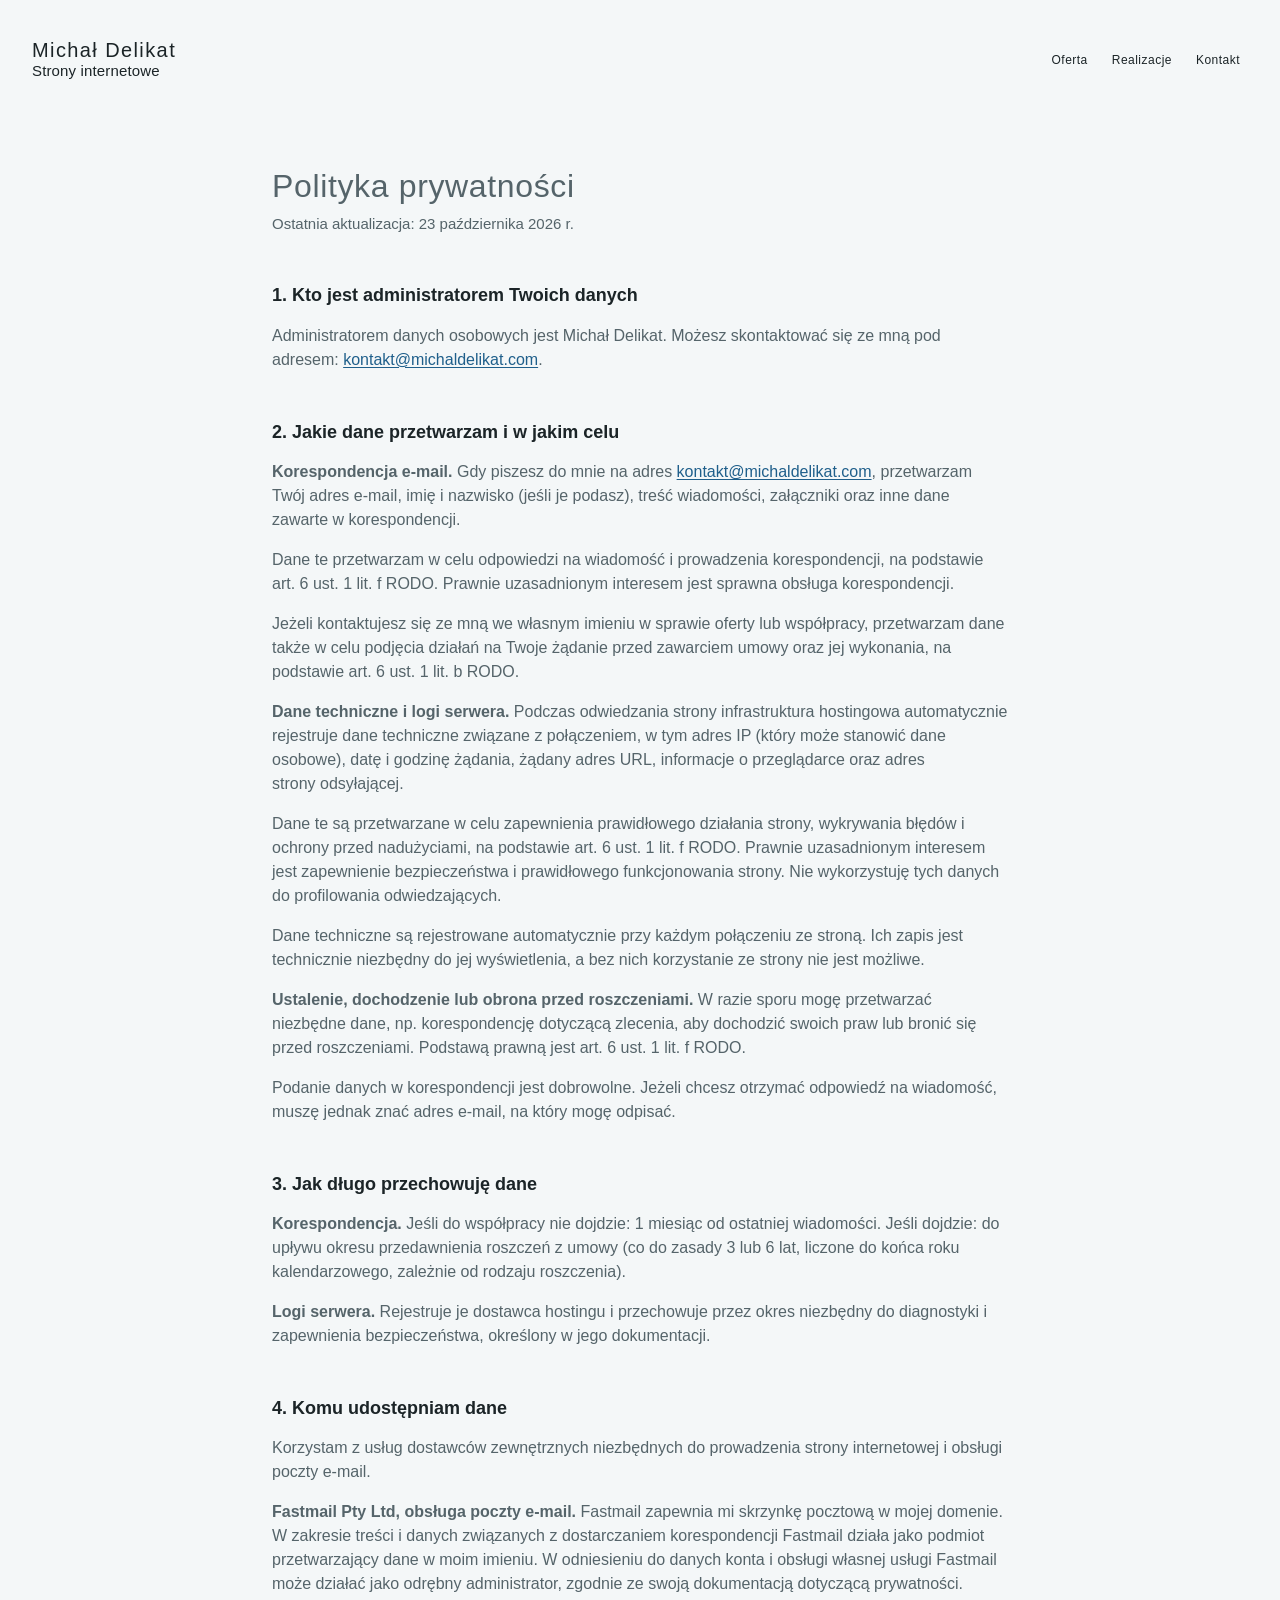
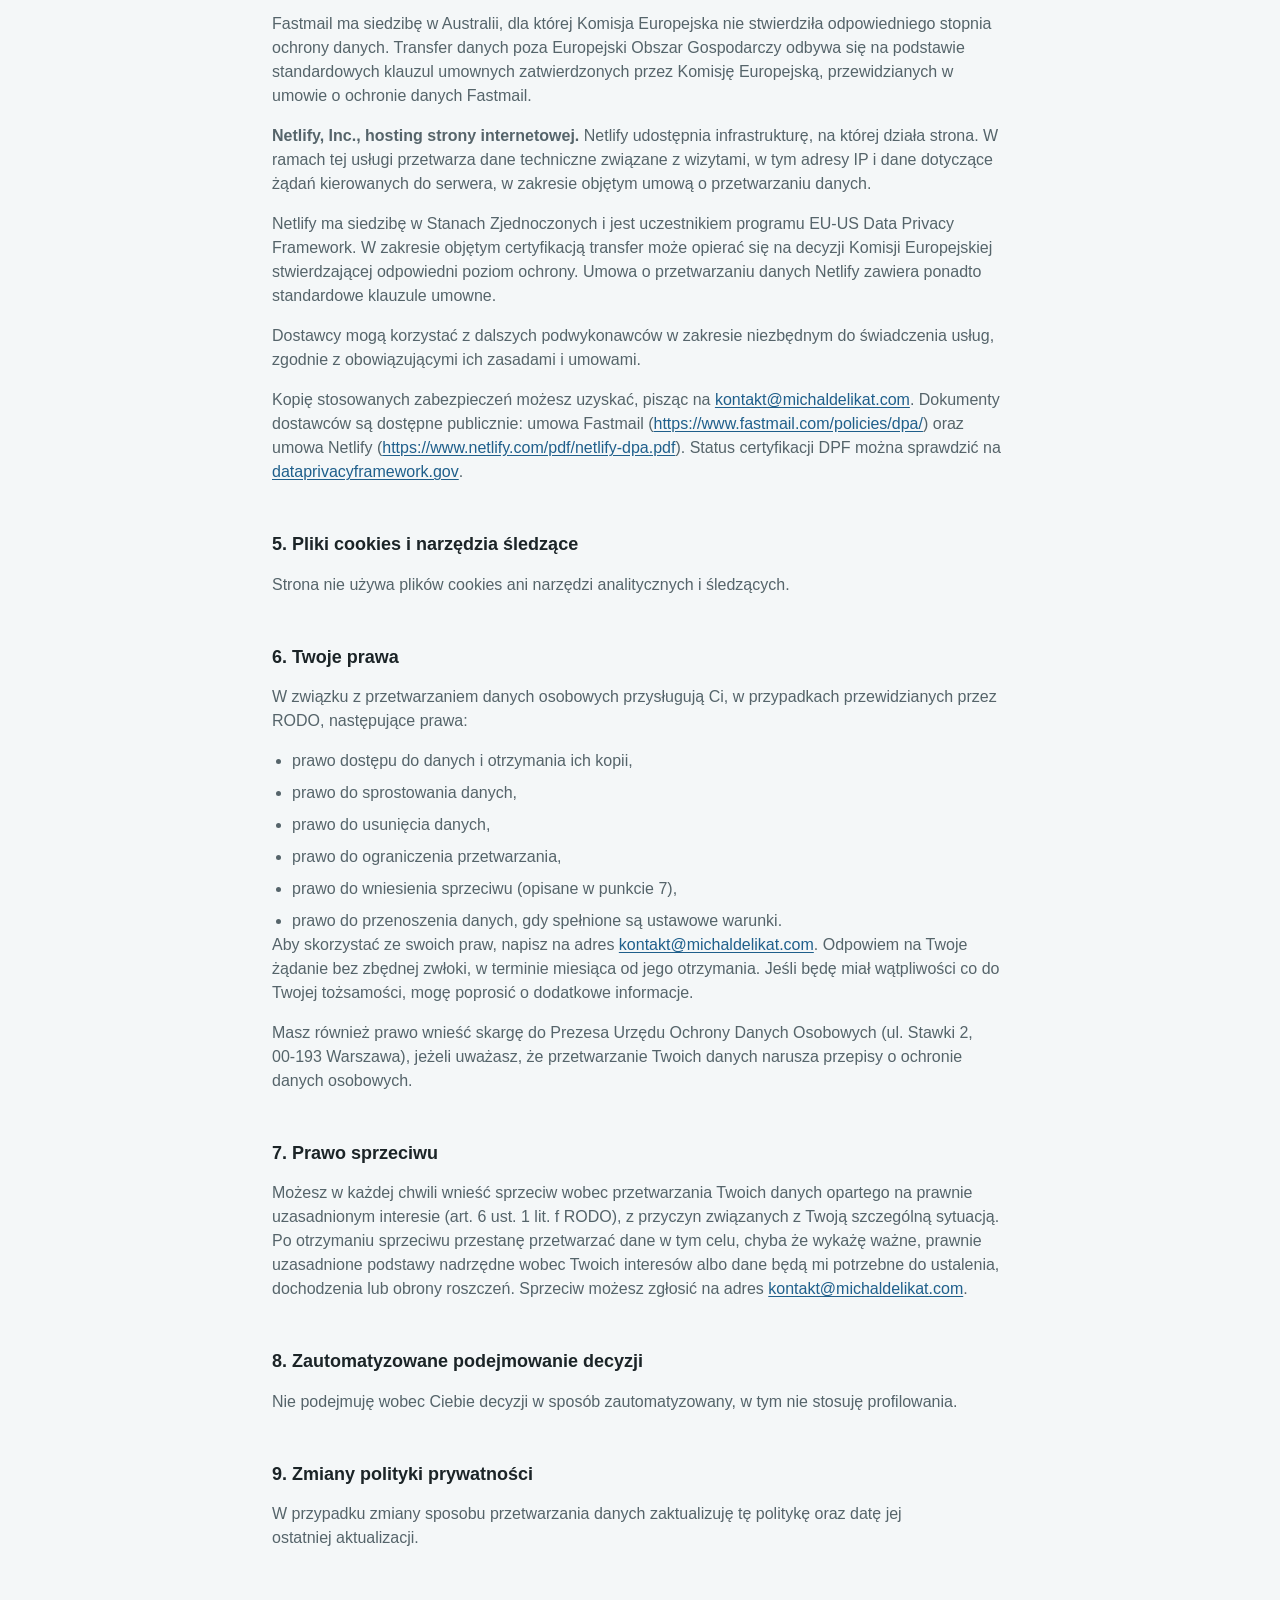
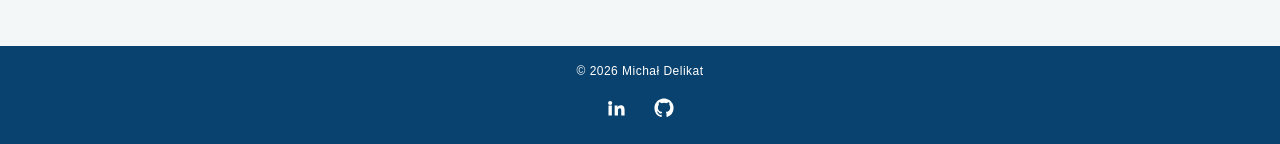
==== polityka-prywatnosci/index.html @ c561330b "privacy policy, section title width, custom html header and footer" ====
<!DOCTYPE html>
<html lang="pl">
    <head>
        <meta charset="UTF-8">
        <meta name="viewport" content="width=device-width, initial-scale=1">
        <meta name="description" content="Polityka prywatności serwisu michaldelikat.com — informacje o przetwarzaniu danych osobowych i plikach cookies.">
        <title>Polityka prywatności | Michał Delikat</title>
        <link rel="canonical" href="https://michaldelikat.com/polityka-prywatnosci/">
        <meta name="theme-color" content="#F4F7F8">

        <link rel="icon" href="../favicon.ico?v=3" sizes="32x32" type="image/x-icon">
        <link rel="icon" href="../favicon.svg?v=3" type="image/svg+xml">
        <link rel="icon" href="../favicon-32.png?v=3" sizes="32x32" type="image/png">
        <link rel="apple-touch-icon" href="../apple-touch-icon.png?v=3">

        <meta property="og:type" content="website">
        <meta property="og:title" content="Polityka prywatności | Michał Delikat">
        <meta property="og:description" content="Informacje o przetwarzaniu danych osobowych i plikach cookies.">
        <meta property="og:locale" content="pl_PL">
        <meta property="og:url" content="https://michaldelikat.com/polityka-prywatnosci/">
        <meta property="og:site_name" content="Michał Delikat">
        <meta name="twitter:card" content="summary">

        <link rel="stylesheet" href="../global.css">
        <link rel="stylesheet" href="../styles.css">

        <script src="../script.js" defer></script>
    </head>
    <body>
        <a class="skip-link" href="#main">Przejdź do treści</a>

        <site-header class="site-header" id="site-header"></site-header>

        <main id="main">
            <section class="section section--lg legal-page" aria-labelledby="privacy-title">
                <div class="container">
                    <div class="legal">
                        <h1 class="legal__title" id="privacy-title">Polityka prywatności</h1>
                        <p class="legal__updated">Ostatnia aktualizacja: 23 października 2026 r.</p>

                        <h2>1. Kto jest administratorem Twoich danych</h2>
                        <p>
                            Administratorem danych osobowych jest Michał Delikat. Możesz skontaktować się
                            ze mną pod adresem:
                            <a class="link-underline" href="mailto:kontakt@michaldelikat.com">kontakt@michaldelikat.com</a>.
                        </p>

                        <h2>2. Jakie dane przetwarzam i w jakim celu</h2>
                        <p>
                            <strong>Korespondencja e-mail.</strong> Gdy piszesz do mnie na adres
                            <a class="link-underline" href="mailto:kontakt@michaldelikat.com">kontakt@michaldelikat.com</a>,
                            przetwarzam Twój adres e-mail, imię i nazwisko (jeśli je podasz), treść
                            wiadomości, załączniki oraz inne dane zawarte w korespondencji.
                        </p>
                        <p>
                            Dane te przetwarzam w celu odpowiedzi na wiadomość i prowadzenia
                            korespondencji, na podstawie art. 6 ust. 1 lit. f RODO. Prawnie uzasadnionym
                            interesem jest sprawna obsługa korespondencji.
                        </p>
                        <p>
                            Jeżeli kontaktujesz się ze mną we własnym imieniu w sprawie oferty lub
                            współpracy, przetwarzam dane także w celu podjęcia działań na Twoje żądanie
                            przed zawarciem umowy oraz jej wykonania, na podstawie art. 6 ust. 1 lit. b
                            RODO.
                        </p>
                        <p>
                            <strong>Dane techniczne i logi serwera.</strong> Podczas odwiedzania strony
                            infrastruktura hostingowa automatycznie rejestruje dane techniczne związane
                            z połączeniem, w tym adres IP (który może stanowić dane osobowe), datę
                            i godzinę żądania, żądany adres URL, informacje o przeglądarce oraz adres
                            strony odsyłającej.
                        </p>
                        <p>
                            Dane te są przetwarzane w celu zapewnienia prawidłowego działania strony,
                            wykrywania błędów i ochrony przed nadużyciami, na podstawie art. 6 ust. 1
                            lit. f RODO. Prawnie uzasadnionym interesem jest zapewnienie bezpieczeństwa
                            i prawidłowego funkcjonowania strony. Nie wykorzystuję tych danych do
                            profilowania odwiedzających.
                        </p>
                        <p>
                            Dane techniczne są rejestrowane automatycznie przy każdym połączeniu ze
                            stroną. Ich zapis jest technicznie niezbędny do jej wyświetlenia, a bez nich
                            korzystanie ze strony nie jest możliwe.
                        </p>
                        <p>
                            <strong>Ustalenie, dochodzenie lub obrona przed roszczeniami.</strong> W razie
                            sporu mogę przetwarzać niezbędne dane, np. korespondencję dotyczącą zlecenia,
                            aby dochodzić swoich praw lub bronić się przed roszczeniami. Podstawą prawną
                            jest art. 6 ust. 1 lit. f RODO.
                        </p>
                        <p>
                            Podanie danych w korespondencji jest dobrowolne. Jeżeli chcesz otrzymać
                            odpowiedź na wiadomość, muszę jednak znać adres e-mail, na który mogę odpisać.
                        </p>

                        <h2>3. Jak długo przechowuję dane</h2>
                        <p>
                            <strong>Korespondencja.</strong> Jeśli do współpracy nie dojdzie: 1 miesiąc
                            od ostatniej wiadomości. Jeśli dojdzie: do upływu okresu przedawnienia
                            roszczeń z umowy (co do zasady 3 lub 6 lat, liczone do końca roku
                            kalendarzowego, zależnie od rodzaju roszczenia).
                        </p>
                        <p>
                            <strong>Logi serwera.</strong> Rejestruje je dostawca hostingu i przechowuje
                            przez okres niezbędny do diagnostyki i zapewnienia bezpieczeństwa, określony
                            w jego dokumentacji.
                        </p>

                        <h2>4. Komu udostępniam dane</h2>
                        <p>
                            Korzystam z usług dostawców zewnętrznych niezbędnych do prowadzenia strony
                            internetowej i obsługi poczty e-mail.
                        </p>
                        <p>
                            <strong>Fastmail Pty Ltd, obsługa poczty e-mail.</strong> Fastmail zapewnia mi
                            skrzynkę pocztową w mojej domenie. W zakresie treści i danych związanych
                            z dostarczaniem korespondencji Fastmail działa jako podmiot przetwarzający
                            dane w moim imieniu. W odniesieniu do danych konta i obsługi własnej usługi
                            Fastmail może działać jako odrębny administrator, zgodnie ze swoją
                            dokumentacją dotyczącą prywatności.
                        </p>
                        <p>
                            Fastmail ma siedzibę w Australii, dla której Komisja Europejska nie
                            stwierdziła odpowiedniego stopnia ochrony danych. Transfer danych poza
                            Europejski Obszar Gospodarczy odbywa się na podstawie standardowych klauzul
                            umownych zatwierdzonych przez Komisję Europejską, przewidzianych w umowie
                            o ochronie danych Fastmail.
                        </p>
                        <p>
                            <strong>Netlify, Inc., hosting strony internetowej.</strong> Netlify udostępnia
                            infrastrukturę, na której działa strona. W ramach tej usługi przetwarza dane
                            techniczne związane z wizytami, w tym adresy IP i dane dotyczące żądań
                            kierowanych do serwera, w zakresie objętym umową o przetwarzaniu danych.
                        </p>
                        <p>
                            Netlify ma siedzibę w Stanach Zjednoczonych i jest uczestnikiem programu
                            EU-US Data Privacy Framework. W zakresie objętym certyfikacją transfer może
                            opierać się na decyzji Komisji Europejskiej stwierdzającej odpowiedni poziom
                            ochrony. Umowa o przetwarzaniu danych Netlify zawiera ponadto standardowe
                            klauzule umowne.
                        </p>
                        <p>
                            Dostawcy mogą korzystać z dalszych podwykonawców w zakresie niezbędnym do
                            świadczenia usług, zgodnie z obowiązującymi ich zasadami i umowami.
                        </p>
                        <p>
                            Kopię stosowanych zabezpieczeń możesz uzyskać, pisząc na
                            <a class="link-underline" href="mailto:kontakt@michaldelikat.com">kontakt@michaldelikat.com</a>.
                            Dokumenty dostawców są dostępne publicznie: umowa Fastmail
                            (<a class="link-underline" href="https://www.fastmail.com/policies/dpa/" target="_blank" rel="noopener noreferrer">https://www.fastmail.com/policies/dpa/</a>)
                            oraz umowa Netlify
                            (<a class="link-underline" href="https://www.netlify.com/pdf/netlify-dpa.pdf" target="_blank" rel="noopener noreferrer">https://www.netlify.com/pdf/netlify-dpa.pdf</a>).
                            Status certyfikacji DPF można sprawdzić na
                            <a class="link-underline" href="https://www.dataprivacyframework.gov/" target="_blank" rel="noopener noreferrer">dataprivacyframework.gov</a>.
                        </p>

                        <h2>5. Pliki cookies i narzędzia śledzące</h2>
                        <p>
                            Strona nie używa plików cookies ani narzędzi analitycznych i śledzących.
                        </p>

                        <h2>6. Twoje prawa</h2>
                        <p>
                            W związku z przetwarzaniem danych osobowych przysługują Ci, w przypadkach
                            przewidzianych przez RODO, następujące prawa:
                        </p>
                        <ul>
                            <li>prawo dostępu do danych i otrzymania ich kopii,</li>
                            <li>prawo do sprostowania danych,</li>
                            <li>prawo do usunięcia danych,</li>
                            <li>prawo do ograniczenia przetwarzania,</li>
                            <li>prawo do wniesienia sprzeciwu (opisane w punkcie 7),</li>
                            <li>prawo do przenoszenia danych, gdy spełnione są ustawowe warunki.</li>
                        </ul>
                        <p>
                            Aby skorzystać ze swoich praw, napisz na adres
                            <a class="link-underline" href="mailto:kontakt@michaldelikat.com">kontakt@michaldelikat.com</a>.
                            Odpowiem na Twoje żądanie bez zbędnej zwłoki, w terminie miesiąca od jego
                            otrzymania. Jeśli będę miał wątpliwości co do Twojej tożsamości, mogę
                            poprosić o dodatkowe informacje.
                        </p>
                        <p>
                            Masz również prawo wnieść skargę do Prezesa Urzędu Ochrony Danych Osobowych
                            (ul. Stawki 2, 00-193 Warszawa), jeżeli uważasz, że przetwarzanie Twoich
                            danych narusza przepisy o ochronie danych osobowych.
                        </p>

                        <h2>7. Prawo sprzeciwu</h2>
                        <p>
                            Możesz w każdej chwili wnieść sprzeciw wobec przetwarzania Twoich danych
                            opartego na prawnie uzasadnionym interesie (art. 6 ust. 1 lit. f RODO),
                            z przyczyn związanych z Twoją szczególną sytuacją. Po otrzymaniu sprzeciwu
                            przestanę przetwarzać dane w tym celu, chyba że wykażę ważne, prawnie
                            uzasadnione podstawy nadrzędne wobec Twoich interesów albo dane będą mi
                            potrzebne do ustalenia, dochodzenia lub obrony roszczeń. Sprzeciw możesz
                            zgłosić na adres
                            <a class="link-underline" href="mailto:kontakt@michaldelikat.com">kontakt@michaldelikat.com</a>.
                        </p>

                        <h2>8. Zautomatyzowane podejmowanie decyzji</h2>
                        <p>
                            Nie podejmuję wobec Ciebie decyzji w sposób zautomatyzowany, w tym nie
                            stosuję profilowania.
                        </p>

                        <h2>9. Zmiany polityki prywatności</h2>
                        <p>
                            W przypadku zmiany sposobu przetwarzania danych zaktualizuję tę politykę oraz
                            datę jej ostatniej aktualizacji.
                        </p>
                    </div>
                </div>
            </section>
        </main>

        <site-footer class="site-footer"></site-footer>
    </body>
</html>
---- global.css ----
/* ==========================================================================
   GLOBAL.CSS — system stylu inspirowany maciekginalski.com
   Mobile-first, bez zależności od frameworka.
   Breakpointy: 768px (jedyny breakpoint strony źródłowej).
   ========================================================================== */

/* --------------------------------------------------------------------------
   Fonty
   Montserrat jest jedynym krojem systemu — również w roli display.
   -------------------------------------------------------------------------- */

@font-face {
    font-family: 'Montserrat';
    src: url('fonts/montserrat-v31-latin-500.woff2') format('woff2');
    font-style: normal;
    font-weight: 500;
    font-display: swap;
    unicode-range: U+0000-00FF, U+0131, U+0152-0153, U+02BB-02BC, U+02C6,
        U+02DA, U+02DC, U+0304, U+0308, U+0329, U+2000-206F, U+20AC, U+2122,
        U+2191, U+2193, U+2212, U+2215, U+FEFF, U+FFFD;
}

@font-face {
    font-family: 'Montserrat';
    src: url('fonts/montserrat-v31-latin-700.woff2') format('woff2');
    font-style: normal;
    font-weight: 700;
    font-display: swap;
    unicode-range: U+0000-00FF, U+0131, U+0152-0153, U+02BB-02BC, U+02C6,
        U+02DA, U+02DC, U+0304, U+0308, U+0329, U+2000-206F, U+20AC, U+2122,
        U+2191, U+2193, U+2212, U+2215, U+FEFF, U+FFFD;
}

/* Latin Extended: polskie znaki diakrytyczne (ą, ć, ę, ł, ń, ś, ź, ż itd.).
   Ten sam plik zmienny jest deklarowany osobno dla 500 i 700, żeby przeglądarka
   nie przesłaniała nim podstawowego zakresu latin. */
@font-face {
    font-family: 'Montserrat';
    src: url('fonts/montserrat-latin-ext.woff2') format('woff2');
    font-style: normal;
    font-weight: 500;
    font-display: swap;
    unicode-range: U+0100-02BA, U+02BD-02C5, U+02C7-02CC, U+02CE-02D7,
        U+02DD-02FF, U+0304, U+0308, U+0329, U+1D00-1DBF, U+1E00-1E9F,
        U+1EF2-1EFF, U+2020, U+20A0-20AB, U+20AD-20C4, U+2113, U+2C60-2C7F,
        U+A720-A7FF;
}

@font-face {
    font-family: 'Montserrat';
    src: url('fonts/montserrat-latin-ext.woff2') format('woff2');
    font-style: normal;
    font-weight: 700;
    font-display: swap;
    unicode-range: U+0100-02BA, U+02BD-02C5, U+02C7-02CC, U+02CE-02D7,
        U+02DD-02FF, U+0304, U+0308, U+0329, U+1D00-1DBF, U+1E00-1E9F,
        U+1EF2-1EFF, U+2020, U+20A0-20AB, U+20AD-20C4, U+2113, U+2C60-2C7F,
        U+A720-A7FF;
}

/* --------------------------------------------------------------------------
   1. Tokeny — jedno źródło prawdy
   -------------------------------------------------------------------------- */

:root {
    /* Kolory */
    --color-bg: #F4F7F8;
    --color-surface: #FFFFFF;
    --color-surface-soft: #E9EFF1;
    --color-text: #1B2427;
    --color-text-muted: #55646A;
    --color-accent: #09426E;
    --color-accent-hover: #073A61;
    --color-accent-soft: #E3ECF4;
    --color-on-accent: #FFFFFF;
    --color-link: #1F5F8B;
    --color-dark: var(--color-accent);
    --color-border: #D9E1E3;
    --color-border-strong: #B4C2C6;
    --color-highlight: #C79A3B;
    --color-focus: var(--color-link);

    /* Typografia */
    --font-body: "Montserrat", "Helvetica Neue", Arial, sans-serif; /* podstawowy sans-serif */
    --font-display: var(--font-body); /* display = ten sam sans-serif */
    --font-sans: var(--font-body); /* alias dla etykiet i nawigacji */

    --text-xs: 0.75rem;               /* 12px — nawigacja, privacy policy */
    --text-sm: 0.9375rem;             /* 15px — podtytuł logo */
    --text-base: 1rem;                /* 16px — tekst bazowy, tytuły projektów */
    --text-md: 1.125rem;              /* 18px — h3 (standaryzacja z 18.72px) */
    --text-lg: 1.25rem;               /* 20px — bio */
    --text-xl: 1.5rem;                /* 24px — h2 */
    --text-2xl: 2rem;                 /* 32px — h1 */
    --text-3xl: 2.5rem;               /* 40px — rezerwa dla większych nagłówków */

    --weight-medium: 500;
    --weight-bold: 700;

    --leading-tight: 1.15;
    --leading-snug: 1.35;
    --leading-normal: 1.5;

    --tracking-tight: 0.02em;
    --tracking-normal: 0.03em;
    --tracking-wide: 0.04em;
    --tracking-wider: 0.07em;
    --tracking-widest: 0.2em;

    /* Odstępy — skala 4/8px */
    --space-1: 0.25rem;               /* 4px */
    --space-2: 0.5rem;                /* 8px */
    --space-3: 0.75rem;               /* 12px */
    --space-4: 1rem;                  /* 16px */
    --space-6: 1.5rem;                /* 24px */
    --space-8: 2rem;                  /* 32px */
    --space-12: 3rem;                 /* 48px */
    --space-16: 4rem;                 /* 64px */
    --space-20: 5rem;                 /* 80px */
    --space-24: 6rem;                 /* 96px */

    /* Promienie */
    --radius-none: 0;
    --radius-card: 1rem;
    --radius-full: 9999px;

    /* Cienie — tylko subtelny cień kafli oferty */
    --shadow-none: none;
    --shadow-card: 0 8px 20px -8px color-mix(in srgb, var(--color-text) 10%, transparent);
    --shadow-card-hover: 0 12px 24px -8px color-mix(in srgb, var(--color-text) 18%, transparent);

    /* Obramowania */
    --border-width-thin: 1px;
    --border-width-thick: 2px;
    --border-thin: var(--border-width-thin) solid var(--color-border);

    /* Ruch */
    --duration-swift: 250ms;
    --duration-fast: 200ms;
    --duration-base: 400ms;
    --duration-slow: 800ms;
    --duration-slower: 1000ms;
    --ease-default: ease;
    --ease-out: ease-out;

    --transition-colors:
        color var(--duration-base) var(--ease-default),
        background-color var(--duration-base) var(--ease-default),
        border-color var(--duration-base) var(--ease-default);
    --transition-opacity: opacity var(--duration-base) var(--ease-default);
    --transition-transform: transform var(--duration-swift) var(--ease-default);

    /* Układ */
    --container-max: 1300px;
    --container-padding: 2rem;
    --header-height: 120px;
    --mobile-menu-height: 200px;
    --section-space: 2rem;
    --grid-row-gap: 4rem;
    --grid-column-gap: 6rem;
    --measure: 700px;
    --about-image-width: 300px;

    /* Breakpoint (tylko dokumentacja — media queries wymagają wartości literalnej):
       --bp-md: 768px
    */
}

/* --------------------------------------------------------------------------
   2. Reset
   -------------------------------------------------------------------------- */

*,
*::before,
*::after {
    box-sizing: border-box;
}

* {
    margin: 0;
    padding: 0;
}

html {
    -webkit-text-size-adjust: 100%;
    scroll-behavior: smooth;
    scroll-padding-top: var(--header-height);
}

body {
    display: flex;
    flex-direction: column;
    min-height: 100vh;
    min-height: 100svh;
    background-color: var(--color-bg);
    color: var(--color-text);
    font-family: var(--font-body);
    font-size: var(--text-base);
    font-weight: var(--weight-medium);
    line-height: var(--leading-normal);
    text-rendering: optimizeLegibility;
    -webkit-font-smoothing: antialiased;
}

main {
    flex: 1;
}

img,
picture,
svg,
video,
canvas {
    display: block;
    max-width: 100%;
}

img,
video {
    height: auto;
}

ul,
ol {
    list-style: none;
}

button,
input,
textarea,
select {
    font: inherit;
    color: inherit;
}

button {
    background: none;
    border: 0;
    cursor: pointer;
}

table {
    border-collapse: collapse;
    border-spacing: 0;
}

/* --------------------------------------------------------------------------
   3. Typografia bazowa
   -------------------------------------------------------------------------- */

h1,
h2,
h3,
h4,
h5,
h6 {
    font-family: var(--font-body);
    font-weight: var(--weight-bold);
    line-height: var(--leading-tight);
    text-wrap: balance;
}

h1 {
    font-family: var(--font-display);
    font-size: var(--text-2xl);
    font-weight: var(--weight-medium);
    letter-spacing: var(--tracking-tight);
    line-height: var(--leading-tight);
}

h2 {
    font-size: var(--text-xl);
    line-height: 1.2;
}

h3 {
    font-size: var(--text-md);
    line-height: 1.25;
    margin-block: var(--space-4) var(--space-2);
}

h4 {
    font-size: var(--text-lg);
}

h5,
h6 {
    font-size: var(--text-base);
}

p {
    line-height: var(--leading-normal);
    text-wrap: pretty;
}

strong,
b {
    font-weight: var(--weight-bold);
}

small {
    font-size: var(--text-xs);
}

/* --------------------------------------------------------------------------
   4. Linki i stany interakcji
   -------------------------------------------------------------------------- */

a {
    color: inherit;
    text-decoration: none;
    transition: color var(--duration-base) var(--ease-default);
}

a:hover {
    color: var(--color-accent);
}

/* Link tekstowy w treści — zawsze widoczne podkreślenie */
.link-underline {
    display: inline-block;
    color: var(--color-link);
    text-decoration: underline;
    text-underline-offset: 0.15em;
}

.link-underline:hover {
    color: var(--color-accent);
}

:focus-visible {
    outline: 2px solid var(--color-link);
    outline-offset: 2px;
}

/* Strona źródłowa nie definiuje własnego ::selection — poniżej spójna decyzja systemowa */
::selection {
    background-color: var(--color-accent-soft);
    color: var(--color-text);
}

/* --------------------------------------------------------------------------
   5. Układ — kontenery, sekcje, siatki
   -------------------------------------------------------------------------- */

.container {
    width: 100%;
    max-width: var(--container-max);
    margin-inline: auto;
    padding-inline: var(--container-padding);
}

.section {
    padding-block: var(--section-space);
}

.section-title {
    margin-bottom: var(--space-12);
    font-family: var(--font-body);
    font-size: var(--text-xl);
    font-weight: 400;
    text-align: center;
}

.stack > * + * {
    margin-block-start: var(--stack-gap, var(--space-4));
}

.grid {
    display: grid;
    grid-template-columns: 1fr;
    gap: var(--grid-gap, var(--space-8));
}

/* --------------------------------------------------------------------------
   6. Przyciski
   Uwaga: strona źródłowa nie ma klasycznych przycisków — warianty są
   standaryzacją opartą na typografii nawigacji.
   -------------------------------------------------------------------------- */

.btn {
    display: inline-flex;
    align-items: center;
    justify-content: center;
    gap: var(--space-2);
    min-height: 44px;
    padding: var(--space-3) var(--space-6);
    border: var(--border-width-thin) solid transparent;
    border-radius: var(--radius-full);
    font-family: var(--font-body);
    font-size: var(--text-sm);
    font-weight: var(--weight-medium);
    line-height: 1.2;
    letter-spacing: 0.01em;
    text-transform: none;
    transition:
        color var(--duration-fast) var(--ease-default),
        background-color var(--duration-fast) var(--ease-default),
        border-color var(--duration-fast) var(--ease-default);
}

.btn--primary {
    background-color: var(--color-accent);
    border-color: var(--color-accent);
    color: var(--color-on-accent);
}

.btn--primary:hover {
    background-color: var(--color-accent-hover);
    border-color: var(--color-accent-hover);
    color: var(--color-on-accent);
}

.btn--secondary {
    background-color: var(--color-surface);
    border-color: var(--color-border);
    color: var(--color-text);
}

.btn--secondary:hover {
    background-color: var(--color-accent);
    border-color: var(--color-accent);
    color: var(--color-on-accent);
}

.btn--ghost {
    padding-inline: var(--space-2);
    background-color: transparent;
    color: var(--color-link);
}

.btn--ghost:hover {
    color: var(--color-accent);
}

/* --------------------------------------------------------------------------
   8. Nagłówek i nawigacja
   -------------------------------------------------------------------------- */

.site-header {
    position: fixed;
    inset-block-start: 0;
    inset-inline-start: 0;
    z-index: 999;
    width: 100%;
    height: var(--header-height);
    background-color: var(--color-bg);
    color: var(--color-text);
    transition:
        background-color var(--duration-base) var(--ease-default),
        color var(--duration-base) var(--ease-default);
}

.site-header__inner {
    display: flex;
    align-items: center;
    justify-content: space-between;
    width: 100%;
    max-width: var(--container-max);
    height: 100%;
    margin-inline: auto;
    padding-inline: var(--space-4);
}

.site-logo {
    padding: var(--space-4);
    color: inherit;
}

.site-logo:hover {
    color: inherit;
}

.site-logo__top {
    display: block;
    font-family: var(--font-body);
    font-size: 1.25rem;
    letter-spacing: var(--tracking-wider);
}

.site-logo__bottom {
    display: block;
    font-family: var(--font-body);
    font-size: var(--text-sm);
    letter-spacing: 0.01em;
}

.site-nav {
    display: none;
}

.nav-list {
    display: flex;
    align-items: center;
    gap: var(--space-2);
}

.nav-link {
    display: inline-block;
    padding: var(--space-2);
    font-family: var(--font-sans);
    font-size: var(--text-xs);
    letter-spacing: var(--tracking-wide);
    transition: color var(--duration-base) var(--ease-default);
}

.nav-link:hover {
    color: var(--color-link);
}

/* Hamburger — widoczny tylko mobilnie */
.hamburger {
    display: flex;
    flex-direction: column;
    justify-content: space-between;
    width: 2rem;
    height: 1.5rem;
    color: inherit;
}

.hamburger span {
    display: block;
    width: 100%;
    height: 2px;
    background-color: currentColor;
    transition: background-color var(--duration-base) var(--ease-default);
}

.nav-mobile {
    position: absolute;
    inset-block-start: var(--header-height);
    inset-inline-start: 0;
    width: 100%;
    height: 0;
    overflow: hidden;
    background-color: transparent;
    transition:
        height var(--duration-fast) var(--ease-default),
        background-color var(--duration-base) var(--ease-default);
}

.site-header.is-open .nav-mobile {
    height: var(--mobile-menu-height);
    background-color: var(--color-surface);
}

.nav-mobile .nav-list {
    flex-direction: column;
}

.nav-mobile li {
    margin: var(--space-3);
    text-align: center;
}

.nav-mobile .nav-link {
    display: block;
    height: 2.5rem;
    padding: var(--space-2);
    align-content: center;
}

@media (min-width: 768px) {
    .hamburger,
    .nav-mobile {
        display: none;
    }

    .site-nav {
        display: flex;
        flex-wrap: wrap;
        align-content: center;
        color: inherit;
        transition: color var(--duration-base) var(--ease-default);
    }

    .nav-list {
        margin-inline-end: var(--space-4);
    }
}

/* --------------------------------------------------------------------------
   10. Stopka
   -------------------------------------------------------------------------- */

.site-footer {
    width: 100%;
    padding-block: var(--space-4);
    background-color: var(--color-dark);
    color: var(--color-on-accent);
    font-family: var(--font-body);
    text-align: center;
}

/* --------------------------------------------------------------------------
   11. Ruch ograniczony preferencją użytkownika
   -------------------------------------------------------------------------- */

@media (prefers-reduced-motion: reduce) {
    html {
        scroll-behavior: auto;
    }

    *,
    *::before,
    *::after {
        animation-duration: 0.01ms !important;
        animation-iteration-count: 1 !important;
        transition-duration: 0.01ms !important;
        scroll-behavior: auto !important;
    }
}

/* Tryb ciemny: strona źródłowa go nie ma, dlatego nie definiujemy
   prefers-color-scheme. */
---- styles.css ----
/* ==========================================================================
   STYLES.CSS — strona Michał Delikat
   Bazuje na tokenach i komponentach z global.css / DESIGN.md.
   ========================================================================== */

:root {
    /* Menu mobilne ma cztery pozycje — zwiększamy wysokość względem 200px */
    --mobile-menu-height: 320px;
}

/* --------------------------------------------------------------------------
   Dostępność
   -------------------------------------------------------------------------- */

.skip-link {
    position: fixed;
    inset-block-start: var(--space-2);
    inset-inline-start: var(--space-2);
    z-index: 1100;
    padding: var(--space-3) var(--space-4);
    background-color: var(--color-accent);
    color: var(--color-on-accent);
    font-family: var(--font-sans);
    font-size: var(--text-xs);
    letter-spacing: var(--tracking-widest);
    text-transform: uppercase;
    transform: translateY(-200%);
    transition: transform var(--duration-fast) var(--ease-default);
}

.skip-link:focus {
    color: var(--color-on-accent);
    transform: translateY(0);
}

/* --------------------------------------------------------------------------
   Nagłówek
   -------------------------------------------------------------------------- */

site-header,
site-footer {
    display: block;
}

.site-header {
    border-bottom: var(--border-width-thin) solid transparent;
}

.site-header.is-scrolled {
    border-bottom-color: var(--color-border);
}

.site-logo {
    line-height: 1.15;
}

.hamburger span {
    transform-origin: center;
    transition:
        transform var(--duration-base) var(--ease-default),
        opacity var(--duration-fast) var(--ease-default),
        background-color var(--duration-base) var(--ease-default);
}

.site-header.is-open .hamburger span:nth-child(1) {
    transform: translateY(11px) rotate(45deg);
}

.site-header.is-open .hamburger span:nth-child(2) {
    opacity: 0;
}

.site-header.is-open .hamburger span:nth-child(3) {
    transform: translateY(-11px) rotate(-45deg);
}

.nav-mobile {
    visibility: hidden;
    transition:
        height var(--duration-fast) var(--ease-default),
        background-color var(--duration-base) var(--ease-default),
        visibility 0s linear var(--duration-base);
}

.site-header.is-open .nav-mobile {
    visibility: visible;
    transition:
        height var(--duration-fast) var(--ease-default),
        background-color var(--duration-base) var(--ease-default),
        visibility 0s;
}

.nav-mobile .nav-link {
    font-size: var(--text-xs);
}

.site-logo {
    padding-inline: 0;
}

.site-logo__top {
    font-size: var(--text-md);
}

.site-logo__bottom {
    font-size: var(--text-sm);
}

/* --------------------------------------------------------------------------
   Hero
   -------------------------------------------------------------------------- */

.page-hero {
    display: flex;
    align-items: center;
    padding-block:
        calc(var(--header-height) + var(--space-12))
        var(--space-16);
}

.page-hero__inner {
    display: block;
}

.page-hero__copy {
    display: flex;
    flex-direction: column;
    align-items: flex-start;
    gap: var(--space-6);
    max-width: 44rem;
}

.eyebrow {
    display: flex;
    align-items: center;
    gap: var(--space-3);
    font-family: var(--font-sans);
    font-size: var(--text-xs);
    letter-spacing: var(--tracking-widest);
    line-height: 1.4;
    text-transform: uppercase;
    color: var(--color-text-muted);
}

.hero-title {
    font-size: clamp(var(--text-2xl), 8vw, var(--text-3xl));
    line-height: 1.05;
    letter-spacing: var(--tracking-tight);
    text-wrap: balance;
}

.hero-title span {
    display: block;
}

.hero-actions {
    display: flex;
    flex-wrap: wrap;
    align-items: center;
    gap: var(--space-4) var(--space-8);
    margin-top: var(--space-2);
}

.text-link {
    display: inline-flex;
    align-items: center;
    gap: var(--space-2);
    padding-block: var(--space-3);
    font-family: var(--font-body);
    font-size: var(--text-sm);
    font-weight: var(--weight-medium);
    line-height: 1.2;
    letter-spacing: 0.01em;
    color: var(--color-link);
    text-decoration: underline;
    text-underline-offset: 0.15em;
    transition: color var(--duration-fast) var(--ease-default);
}

.text-link:hover {
    color: var(--color-accent);
}


/* --------------------------------------------------------------------------
   Sekcje i nagłówki sekcji
   -------------------------------------------------------------------------- */

.section--lg {
    padding-block: var(--space-24);
}

.section--bordered {
    border-top: var(--border-width-thin) solid var(--color-border);
}

.section-head {
    max-width: 46rem;
    margin-inline: auto;
    margin-bottom: var(--space-16);
    text-align: center;
}

.section-head .eyebrow {
    justify-content: center;
    margin-bottom: var(--space-4);
}

.section-head .section-title {
    margin-bottom: var(--space-4);
}

.section-intro {
    max-width: 38rem;
    margin-inline: auto;
    font-size: var(--text-lg);
    line-height: var(--leading-normal);
    letter-spacing: var(--tracking-normal);
    text-wrap: pretty;
}

.legal-page {
    padding-block-start: calc(var(--header-height) + var(--space-12));
}

.legal {
    max-width: 46rem;
    margin-inline: auto;
    color: var(--color-text-muted);
}

.legal__title {
    margin-block-end: var(--space-2);
    font-size: var(--text-2xl);
    letter-spacing: var(--tracking-tight);
}

.legal h2 {
    margin-block: var(--space-12) var(--space-4);
    color: var(--color-text);
    font-size: var(--text-md);
    line-height: var(--leading-snug);
}

.legal h2:first-child {
    margin-block-start: 0;
}

.legal p,
.legal li {
    line-height: var(--leading-normal);
    text-wrap: pretty;
}

.legal p + p {
    margin-block-start: var(--space-4);
}

.legal ul {
    display: grid;
    gap: var(--space-2);
    margin-block-start: var(--space-4);
    padding-inline-start: 1.25em;
    list-style: disc;
}

.legal a {
    color: var(--color-link);
    text-decoration: underline;
    text-underline-offset: 0.15em;
}

.legal a:hover {
    color: var(--color-accent);
}

.legal__updated {
    margin-block-start: var(--space-2);
    font-size: var(--text-sm);
}

/* --------------------------------------------------------------------------
   Oferta — sama lista nazw usług
   -------------------------------------------------------------------------- */

.service-list {
    display: grid;
    grid-template-columns: 1fr;
    gap: var(--space-6);
    width: 100%;
}

.service-list--names li {
    display: flex;
    align-items: stretch;
    justify-content: flex-start;
    min-height: 8rem;
    padding: var(--space-6);
    background-color: var(--color-surface);
    border: var(--border-width-thin) solid var(--color-border);
    border-radius: var(--radius-card);
    box-shadow: var(--shadow-card);
    text-align: left;
    transition:
        transform var(--duration-swift) var(--ease-default),
        box-shadow var(--duration-swift) var(--ease-default),
        background-color var(--duration-swift) var(--ease-default),
        border-color var(--duration-swift) var(--ease-default);
}

.service-list--names li:hover {
    transform: translateY(-4px);
    background-color: var(--color-surface-soft);
    border-color: var(--color-link);
    box-shadow: var(--shadow-card-hover);
}

.service-copy {
    display: flex;
    flex-direction: column;
    gap: var(--space-2);
    width: 100%;
}

.service-icon {
    display: block;
    width: 1.25rem;
    height: 1.25rem;
    margin-top: auto;
    color: var(--color-text);
}

.service-icon svg {
    width: 100%;
    height: 100%;
}

.service-desc {
    color: var(--color-text-muted);
    font-size: var(--text-sm);
    line-height: 1.5;
}

.service-name {
    margin: 0;
    font-size: var(--text-md);
    font-weight: var(--weight-medium);
    line-height: 1.3;
}

@media (min-width: 768px) {
    .service-list {
        grid-template-columns: repeat(2, minmax(0, 1fr));
        gap: var(--space-8);
    }

    .service-list--names li {
        min-height: 14rem;
        padding: var(--space-8);
    }

    .service-icon {
        width: 1.5rem;
        height: 1.5rem;
    }


    .service-name {
        font-size: var(--text-lg);
    }
}

/* --------------------------------------------------------------------------
   Realizacje
   -------------------------------------------------------------------------- */

.work-card {
    display: grid;
    gap: var(--space-8);
    color: inherit;
}

.work-card__visual {
    position: relative;
    overflow: hidden;
    aspect-ratio: 4 / 5;
    background-color: var(--color-surface);
    border: var(--border-width-thin) solid var(--color-border);
}

.work-card__visual img {
    width: 100%;
    height: 100%;
    object-fit: cover;
    object-position: top center;
}

.work-card__figure {
    display: grid;
    gap: var(--space-3);
}

.work-card__credit {
    font-size: var(--text-xs);
    color: var(--color-text-muted);
    text-align: center;
}



.work-card__info {
    display: flex;
    flex-direction: column;
    align-items: flex-start;
    gap: var(--space-4);
}


.work-card__title {
    font-family: var(--font-display);
    font-size: clamp(var(--text-xl), 3.2vw, var(--text-3xl));
    font-weight: var(--weight-medium);
    line-height: 1.05;
    letter-spacing: var(--tracking-tight);
}

.work-card__desc {
    max-width: 34rem;
    font-size: var(--text-base);
    line-height: var(--leading-normal);
}

.work-card__meta {
    display: grid;
    grid-template-columns: 1fr 1fr;
    gap: var(--space-6);
    width: 100%;
    margin-top: var(--space-2);
    padding-top: var(--space-4);
    border-top: var(--border-width-thin) solid var(--color-border);
}

.work-card__meta dt {
    margin-bottom: var(--space-1);
    font-family: var(--font-sans);
    font-size: var(--text-xs);
    letter-spacing: var(--tracking-widest);
    text-transform: uppercase;
    color: var(--color-text-muted);
}

.work-card__meta dd {
    font-size: var(--text-base);
    line-height: 1.4;
}

.work-card .btn {
    margin-top: var(--space-2);
}

/* --------------------------------------------------------------------------
   Kontakt
   -------------------------------------------------------------------------- */

.contact {
    padding-block: var(--space-24);
    border-top: var(--border-width-thin) solid var(--color-border);
    text-align: center;
}

.contact .eyebrow {
    justify-content: center;
    margin-bottom: var(--space-6);
}

.contact__email {
    margin-bottom: var(--space-2);
    font-size: clamp(var(--text-lg), 3vw, var(--text-xl));
    font-weight: var(--weight-medium);
    letter-spacing: var(--tracking-tight);
    -webkit-user-select: text;
    user-select: text;
}

.contact__privacy {
    display: inline-block;
    margin-bottom: var(--space-6);
    font-size: var(--text-sm);
    color: var(--color-link);
    text-decoration: underline;
    text-underline-offset: 0.15em;
}

.contact__privacy:hover {
    color: var(--color-accent);
}

.contact__note {
    margin-top: var(--space-6);
    font-family: var(--font-sans);
    font-size: var(--text-xs);
    letter-spacing: var(--tracking-widest);
    text-transform: uppercase;
    color: var(--color-text-muted);
}

/* --------------------------------------------------------------------------
   Stopka
   -------------------------------------------------------------------------- */

.footer__inner {
    display: flex;
    flex-direction: column;
    align-items: center;
    gap: var(--space-2);
    text-align: center;
}

.footer__copy {
    font-family: var(--font-body);
    font-size: var(--text-xs);
    letter-spacing: var(--tracking-wide);
    line-height: var(--leading-normal);
}

.footer__links {
    display: flex;
    justify-content: center;
    gap: var(--space-2);
}

.footer__link {
    display: inline-flex;
    align-items: center;
    justify-content: center;
    width: 2.5rem;
    height: 2.5rem;
    color: var(--color-on-accent);
    transition: color var(--duration-fast) var(--ease-default);
}

.footer__link svg {
    width: 1.25rem;
    height: 1.25rem;
}

.footer__link:hover {
    color: var(--color-accent-soft);
}


/* --------------------------------------------------------------------------
   Desktop — jedyny breakpoint systemu
   -------------------------------------------------------------------------- */

@media (min-width: 768px) {
    .site-logo {
        padding: var(--space-4);
    }

    .site-logo__top {
        font-size: var(--text-lg);
    }

    .page-hero {
        padding-block:
            calc(var(--header-height) + var(--space-16))
            var(--space-20);
    }



    .work-card {
        grid-template-columns: minmax(0, 1fr) minmax(0, 1fr);
        gap: var(--space-16);
        align-items: center;
    }
}
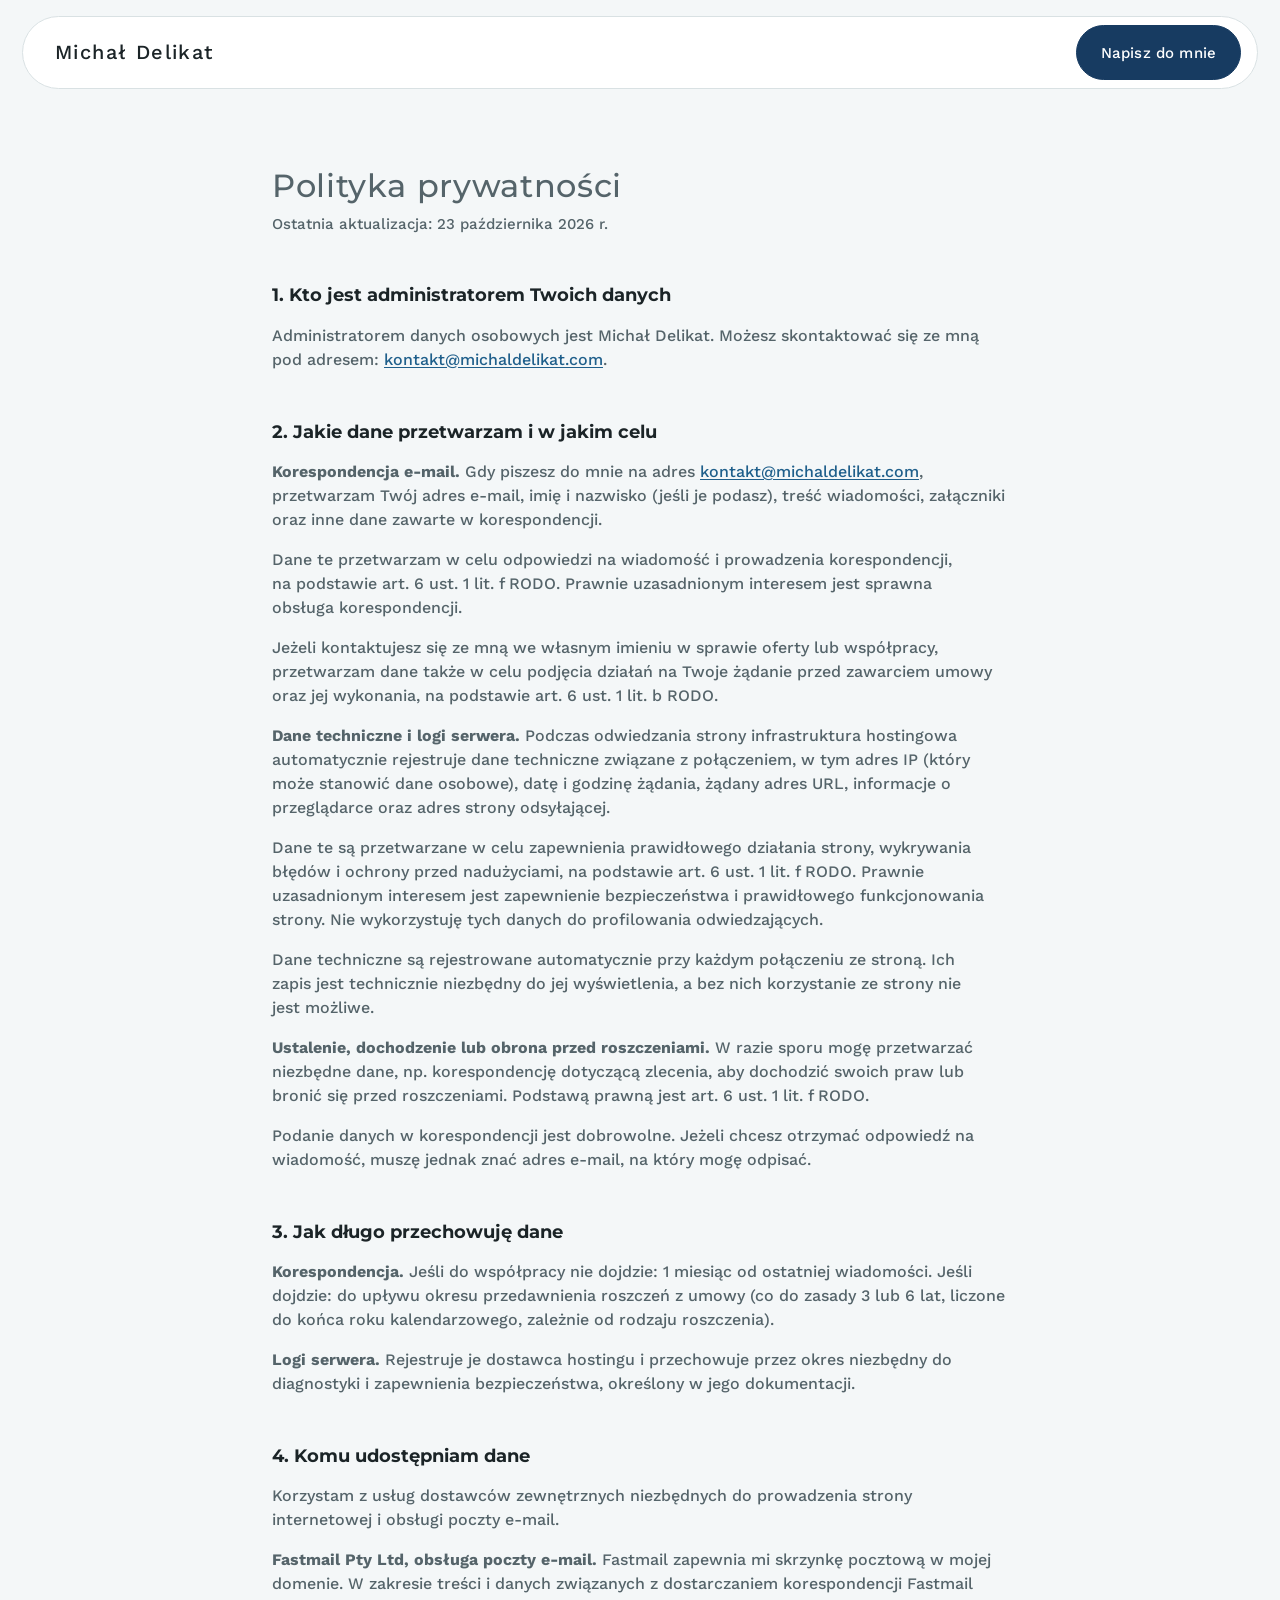
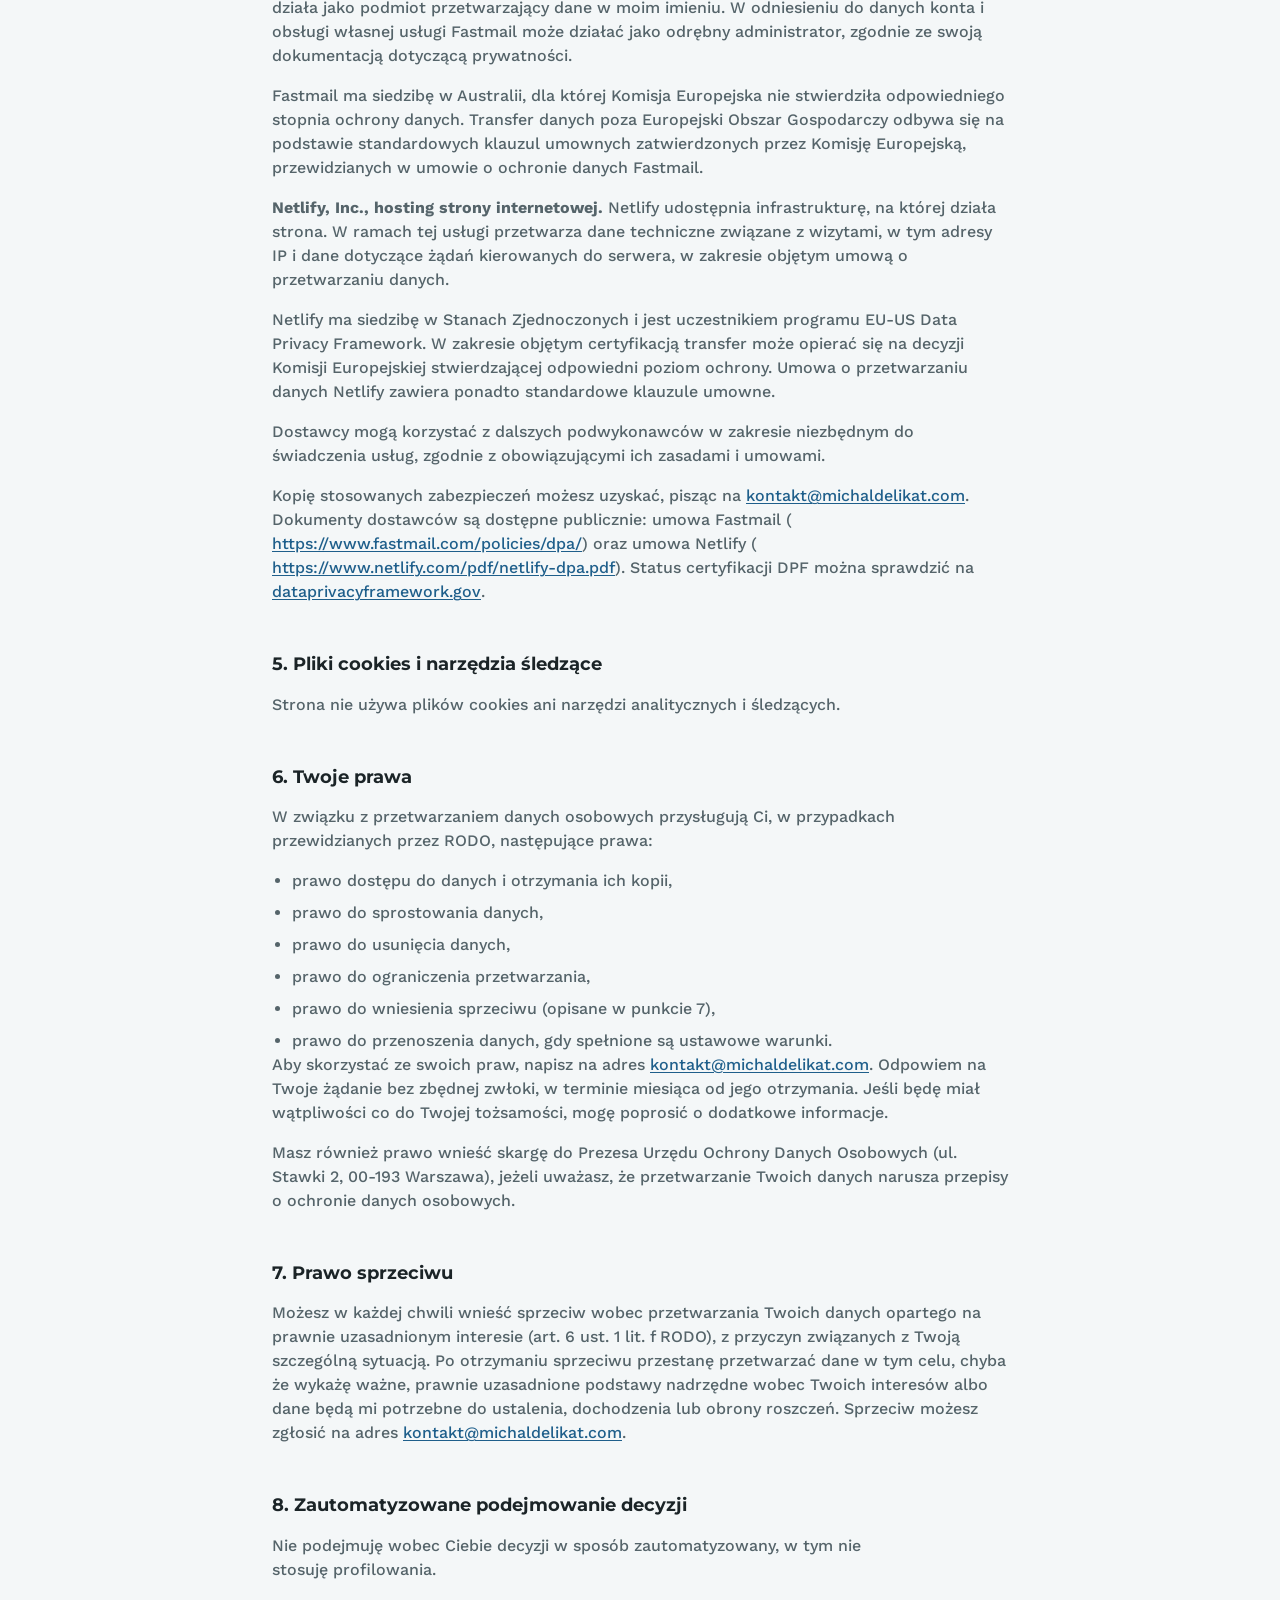
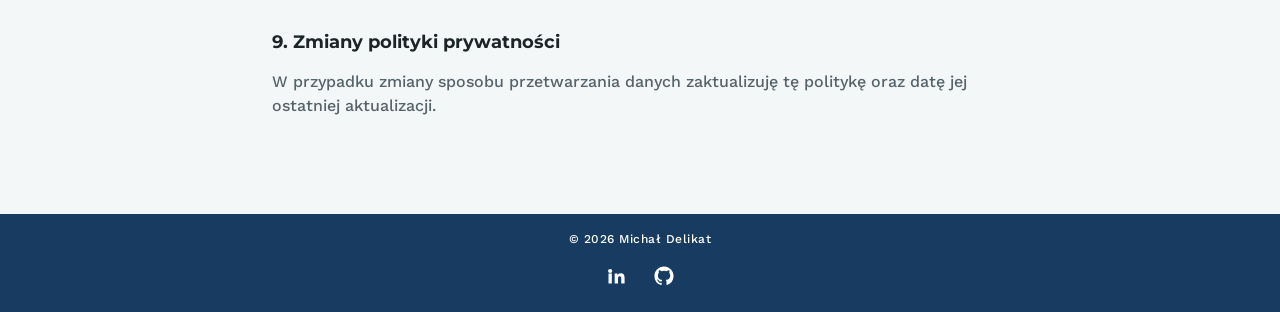
==== commit 965775c2: "New offer" ====
--- a/polityka-prywatnosci/index.html
+++ b/polityka-prywatnosci/index.html
@@ -21,6 +21,10 @@
         <meta property="og:site_name" content="Michał Delikat">
         <meta name="twitter:card" content="summary">
 
+        <link rel="preconnect" href="https://fonts.googleapis.com">
+        <link rel="preconnect" href="https://fonts.gstatic.com" crossorigin>
+        <link rel="stylesheet" href="https://fonts.googleapis.com/css2?family=Montserrat:wght@500;700&family=Work+Sans:wght@400;500;700&display=swap">
+
         <link rel="stylesheet" href="../global.css">
         <link rel="stylesheet" href="../styles.css">
 
--- a/global.css
+++ b/global.css
@@ -6,57 +6,8 @@
 
 /* --------------------------------------------------------------------------
    Fonty
-   Montserrat jest jedynym krojem systemu — również w roli display.
-   -------------------------------------------------------------------------- */
-
-@font-face {
-    font-family: 'Montserrat';
-    src: url('fonts/montserrat-v31-latin-500.woff2') format('woff2');
-    font-style: normal;
-    font-weight: 500;
-    font-display: swap;
-    unicode-range: U+0000-00FF, U+0131, U+0152-0153, U+02BB-02BC, U+02C6,
-        U+02DA, U+02DC, U+0304, U+0308, U+0329, U+2000-206F, U+20AC, U+2122,
-        U+2191, U+2193, U+2212, U+2215, U+FEFF, U+FFFD;
-}
-
-@font-face {
-    font-family: 'Montserrat';
-    src: url('fonts/montserrat-v31-latin-700.woff2') format('woff2');
-    font-style: normal;
-    font-weight: 700;
-    font-display: swap;
-    unicode-range: U+0000-00FF, U+0131, U+0152-0153, U+02BB-02BC, U+02C6,
-        U+02DA, U+02DC, U+0304, U+0308, U+0329, U+2000-206F, U+20AC, U+2122,
-        U+2191, U+2193, U+2212, U+2215, U+FEFF, U+FFFD;
-}
-
-/* Latin Extended: polskie znaki diakrytyczne (ą, ć, ę, ł, ń, ś, ź, ż itd.).
-   Ten sam plik zmienny jest deklarowany osobno dla 500 i 700, żeby przeglądarka
-   nie przesłaniała nim podstawowego zakresu latin. */
-@font-face {
-    font-family: 'Montserrat';
-    src: url('fonts/montserrat-latin-ext.woff2') format('woff2');
-    font-style: normal;
-    font-weight: 500;
-    font-display: swap;
-    unicode-range: U+0100-02BA, U+02BD-02C5, U+02C7-02CC, U+02CE-02D7,
-        U+02DD-02FF, U+0304, U+0308, U+0329, U+1D00-1DBF, U+1E00-1E9F,
-        U+1EF2-1EFF, U+2020, U+20A0-20AB, U+20AD-20C4, U+2113, U+2C60-2C7F,
-        U+A720-A7FF;
-}
-
-@font-face {
-    font-family: 'Montserrat';
-    src: url('fonts/montserrat-latin-ext.woff2') format('woff2');
-    font-style: normal;
-    font-weight: 700;
-    font-display: swap;
-    unicode-range: U+0100-02BA, U+02BD-02C5, U+02C7-02CC, U+02CE-02D7,
-        U+02DD-02FF, U+0304, U+0308, U+0329, U+1D00-1DBF, U+1E00-1E9F,
-        U+1EF2-1EFF, U+2020, U+20A0-20AB, U+20AD-20C4, U+2113, U+2C60-2C7F,
-        U+A720-A7FF;
-}
+   Montserrat (nagłówki) i Work Sans (treść) z Google Fonts, ładowane w HTML.
+   -------------------------------------------------------------------------- */
 
 /* --------------------------------------------------------------------------
    1. Tokeny — jedno źródło prawdy
@@ -69,8 +20,8 @@
     --color-surface-soft: #E9EFF1;
     --color-text: #1B2427;
     --color-text-muted: #55646A;
-    --color-accent: #09426E;
-    --color-accent-hover: #073A61;
+    --color-accent: #173B61;
+    --color-accent-hover: #0F2C4A;
     --color-accent-soft: #E3ECF4;
     --color-on-accent: #FFFFFF;
     --color-link: #1F5F8B;
@@ -81,8 +32,8 @@
     --color-focus: var(--color-link);
 
     /* Typografia */
-    --font-body: "Montserrat", "Helvetica Neue", Arial, sans-serif; /* podstawowy sans-serif */
-    --font-display: var(--font-body); /* display = ten sam sans-serif */
+    --font-body: "Work Sans", "Helvetica Neue", Arial, sans-serif; /* podstawowy sans-serif */
+    --font-display: "Montserrat", "Helvetica Neue", Arial, sans-serif; /* nagłówki */
     --font-sans: var(--font-body); /* alias dla etykiet i nawigacji */
 
     --text-xs: 0.75rem;               /* 12px — nawigacja, privacy policy */
@@ -154,7 +105,6 @@
     --container-max: 1300px;
     --container-padding: 2rem;
     --header-height: 120px;
-    --mobile-menu-height: 200px;
     --section-space: 2rem;
     --grid-row-gap: 4rem;
     --grid-column-gap: 6rem;
@@ -254,7 +204,7 @@
 h4,
 h5,
 h6 {
-    font-family: var(--font-body);
+    font-family: var(--font-display);
     font-weight: var(--weight-bold);
     line-height: var(--leading-tight);
     text-wrap: balance;
@@ -383,7 +333,7 @@
     align-items: center;
     justify-content: center;
     gap: var(--space-2);
-    min-height: 44px;
+    min-height: 55px;
     padding: var(--space-3) var(--space-6);
     border: var(--border-width-thin) solid transparent;
     border-radius: var(--radius-full);
@@ -444,7 +394,9 @@
     z-index: 999;
     width: 100%;
     height: var(--header-height);
-    background-color: var(--color-bg);
+    padding-block-start: var(--space-4);
+    padding-inline: calc(var(--container-padding) / 2);
+    background-color: transparent;
     color: var(--color-text);
     transition:
         background-color var(--duration-base) var(--ease-default),
@@ -456,10 +408,16 @@
     align-items: center;
     justify-content: space-between;
     width: 100%;
-    max-width: var(--container-max);
-    height: 100%;
+    max-width: calc(var(--container-max) - (2 * var(--container-padding)));
+    height: auto;
     margin-inline: auto;
-    padding-inline: var(--space-4);
+    padding: var(--space-2) var(--space-4);
+    background-color: var(--color-surface);
+    border: var(--border-width-thin) solid var(--color-border);
+    border-radius: var(--radius-full);
+    transition:
+        box-shadow var(--duration-base) var(--ease-default),
+        border-color var(--duration-base) var(--ease-default);
 }
 
 .site-logo {
@@ -476,107 +434,6 @@
     font-family: var(--font-body);
     font-size: 1.25rem;
     letter-spacing: var(--tracking-wider);
-}
-
-.site-logo__bottom {
-    display: block;
-    font-family: var(--font-body);
-    font-size: var(--text-sm);
-    letter-spacing: 0.01em;
-}
-
-.site-nav {
-    display: none;
-}
-
-.nav-list {
-    display: flex;
-    align-items: center;
-    gap: var(--space-2);
-}
-
-.nav-link {
-    display: inline-block;
-    padding: var(--space-2);
-    font-family: var(--font-sans);
-    font-size: var(--text-xs);
-    letter-spacing: var(--tracking-wide);
-    transition: color var(--duration-base) var(--ease-default);
-}
-
-.nav-link:hover {
-    color: var(--color-link);
-}
-
-/* Hamburger — widoczny tylko mobilnie */
-.hamburger {
-    display: flex;
-    flex-direction: column;
-    justify-content: space-between;
-    width: 2rem;
-    height: 1.5rem;
-    color: inherit;
-}
-
-.hamburger span {
-    display: block;
-    width: 100%;
-    height: 2px;
-    background-color: currentColor;
-    transition: background-color var(--duration-base) var(--ease-default);
-}
-
-.nav-mobile {
-    position: absolute;
-    inset-block-start: var(--header-height);
-    inset-inline-start: 0;
-    width: 100%;
-    height: 0;
-    overflow: hidden;
-    background-color: transparent;
-    transition:
-        height var(--duration-fast) var(--ease-default),
-        background-color var(--duration-base) var(--ease-default);
-}
-
-.site-header.is-open .nav-mobile {
-    height: var(--mobile-menu-height);
-    background-color: var(--color-surface);
-}
-
-.nav-mobile .nav-list {
-    flex-direction: column;
-}
-
-.nav-mobile li {
-    margin: var(--space-3);
-    text-align: center;
-}
-
-.nav-mobile .nav-link {
-    display: block;
-    height: 2.5rem;
-    padding: var(--space-2);
-    align-content: center;
-}
-
-@media (min-width: 768px) {
-    .hamburger,
-    .nav-mobile {
-        display: none;
-    }
-
-    .site-nav {
-        display: flex;
-        flex-wrap: wrap;
-        align-content: center;
-        color: inherit;
-        transition: color var(--duration-base) var(--ease-default);
-    }
-
-    .nav-list {
-        margin-inline-end: var(--space-4);
-    }
 }
 
 /* --------------------------------------------------------------------------
--- a/styles.css
+++ b/styles.css
@@ -2,11 +2,6 @@
    STYLES.CSS — strona Michał Delikat
    Bazuje na tokenach i komponentach z global.css / DESIGN.md.
    ========================================================================== */
-
-:root {
-    /* Menu mobilne ma cztery pozycje — zwiększamy wysokość względem 200px */
-    --mobile-menu-height: 320px;
-}
 
 /* --------------------------------------------------------------------------
    Dostępność
@@ -42,84 +37,45 @@
     display: block;
 }
 
-.site-header {
-    border-bottom: var(--border-width-thin) solid transparent;
-}
-
-.site-header.is-scrolled {
-    border-bottom-color: var(--color-border);
-}
-
 .site-logo {
+    padding: 0;
     line-height: 1.15;
 }
 
-.hamburger span {
-    transform-origin: center;
-    transition:
-        transform var(--duration-base) var(--ease-default),
-        opacity var(--duration-fast) var(--ease-default),
-        background-color var(--duration-base) var(--ease-default);
-}
-
-.site-header.is-open .hamburger span:nth-child(1) {
-    transform: translateY(11px) rotate(45deg);
-}
-
-.site-header.is-open .hamburger span:nth-child(2) {
-    opacity: 0;
-}
-
-.site-header.is-open .hamburger span:nth-child(3) {
-    transform: translateY(-11px) rotate(-45deg);
-}
-
-.nav-mobile {
-    visibility: hidden;
-    transition:
-        height var(--duration-fast) var(--ease-default),
-        background-color var(--duration-base) var(--ease-default),
-        visibility 0s linear var(--duration-base);
-}
-
-.site-header.is-open .nav-mobile {
-    visibility: visible;
-    transition:
-        height var(--duration-fast) var(--ease-default),
-        background-color var(--duration-base) var(--ease-default),
-        visibility 0s;
-}
-
-.nav-mobile .nav-link {
-    font-size: var(--text-xs);
-}
-
-.site-logo {
-    padding-inline: 0;
+.header-cta {
+    flex-shrink: 0;
+}
+
+@media (max-width: 480px) {
+    .header-cta {
+        padding-inline: var(--space-4);
+        font-size: var(--text-xs);
+    }
 }
 
 .site-logo__top {
     font-size: var(--text-md);
 }
 
-.site-logo__bottom {
-    font-size: var(--text-sm);
-}
-
 /* --------------------------------------------------------------------------
    Hero
    -------------------------------------------------------------------------- */
 
 .page-hero {
     display: flex;
-    align-items: center;
+    align-items: stretch;
+    min-height: 100vh;
+    min-height: 100dvh;
     padding-block:
         calc(var(--header-height) + var(--space-12))
         var(--space-16);
 }
 
 .page-hero__inner {
-    display: block;
+    display: flex;
+    flex-direction: column;
+    justify-content: flex-end;
+    gap: var(--space-6);
 }
 
 .page-hero__copy {
@@ -158,29 +114,7 @@
     flex-wrap: wrap;
     align-items: center;
     gap: var(--space-4) var(--space-8);
-    margin-top: var(--space-2);
-}
-
-.text-link {
-    display: inline-flex;
-    align-items: center;
-    gap: var(--space-2);
-    padding-block: var(--space-3);
-    font-family: var(--font-body);
-    font-size: var(--text-sm);
-    font-weight: var(--weight-medium);
-    line-height: 1.2;
-    letter-spacing: 0.01em;
-    color: var(--color-link);
-    text-decoration: underline;
-    text-underline-offset: 0.15em;
-    transition: color var(--duration-fast) var(--ease-default);
-}
-
-.text-link:hover {
-    color: var(--color-accent);
-}
-
+}
 
 /* --------------------------------------------------------------------------
    Sekcje i nagłówki sekcji
@@ -286,7 +220,7 @@
 .service-list {
     display: grid;
     grid-template-columns: 1fr;
-    gap: var(--space-6);
+    gap: 1.25rem;
     width: 100%;
 }
 
@@ -294,25 +228,11 @@
     display: flex;
     align-items: stretch;
     justify-content: flex-start;
-    min-height: 8rem;
-    padding: var(--space-6);
+    padding: 1.5rem 1.75rem;
     background-color: var(--color-surface);
     border: var(--border-width-thin) solid var(--color-border);
     border-radius: var(--radius-card);
-    box-shadow: var(--shadow-card);
     text-align: left;
-    transition:
-        transform var(--duration-swift) var(--ease-default),
-        box-shadow var(--duration-swift) var(--ease-default),
-        background-color var(--duration-swift) var(--ease-default),
-        border-color var(--duration-swift) var(--ease-default);
-}
-
-.service-list--names li:hover {
-    transform: translateY(-4px);
-    background-color: var(--color-surface-soft);
-    border-color: var(--color-link);
-    box-shadow: var(--shadow-card-hover);
 }
 
 .service-copy {
@@ -322,11 +242,17 @@
     width: 100%;
 }
 
+.service-head {
+    display: flex;
+    align-items: center;
+    gap: var(--space-2);
+}
+
 .service-icon {
     display: block;
+    flex-shrink: 0;
     width: 1.25rem;
     height: 1.25rem;
-    margin-top: auto;
     color: var(--color-text);
 }
 
@@ -337,8 +263,8 @@
 
 .service-desc {
     color: var(--color-text-muted);
-    font-size: var(--text-sm);
-    line-height: 1.5;
+    font-size: 1rem;
+    line-height: 1.6;
 }
 
 .service-name {
@@ -351,12 +277,11 @@
 @media (min-width: 768px) {
     .service-list {
         grid-template-columns: repeat(2, minmax(0, 1fr));
-        gap: var(--space-8);
+        gap: 1.25rem;
     }
 
     .service-list--names li {
-        min-height: 14rem;
-        padding: var(--space-8);
+        padding: 1.5rem 1.75rem;
     }
 
     .service-icon {
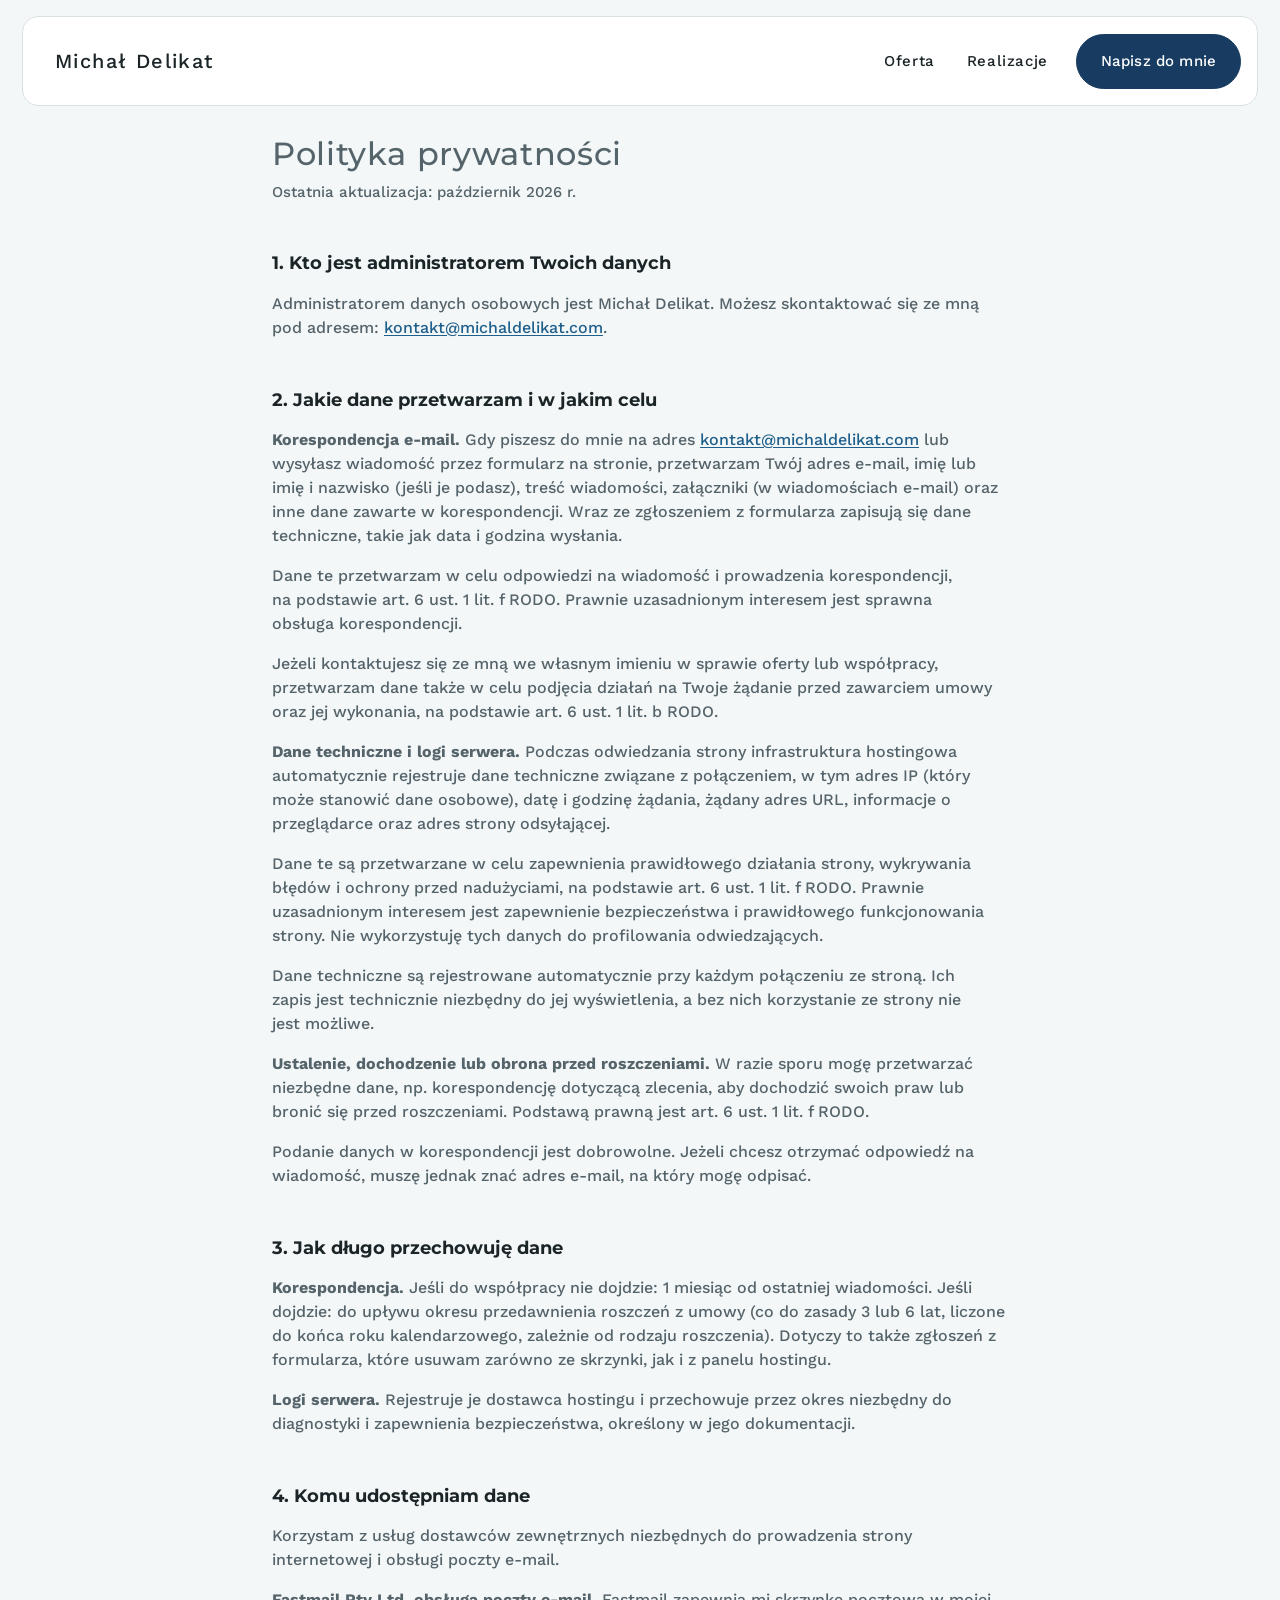
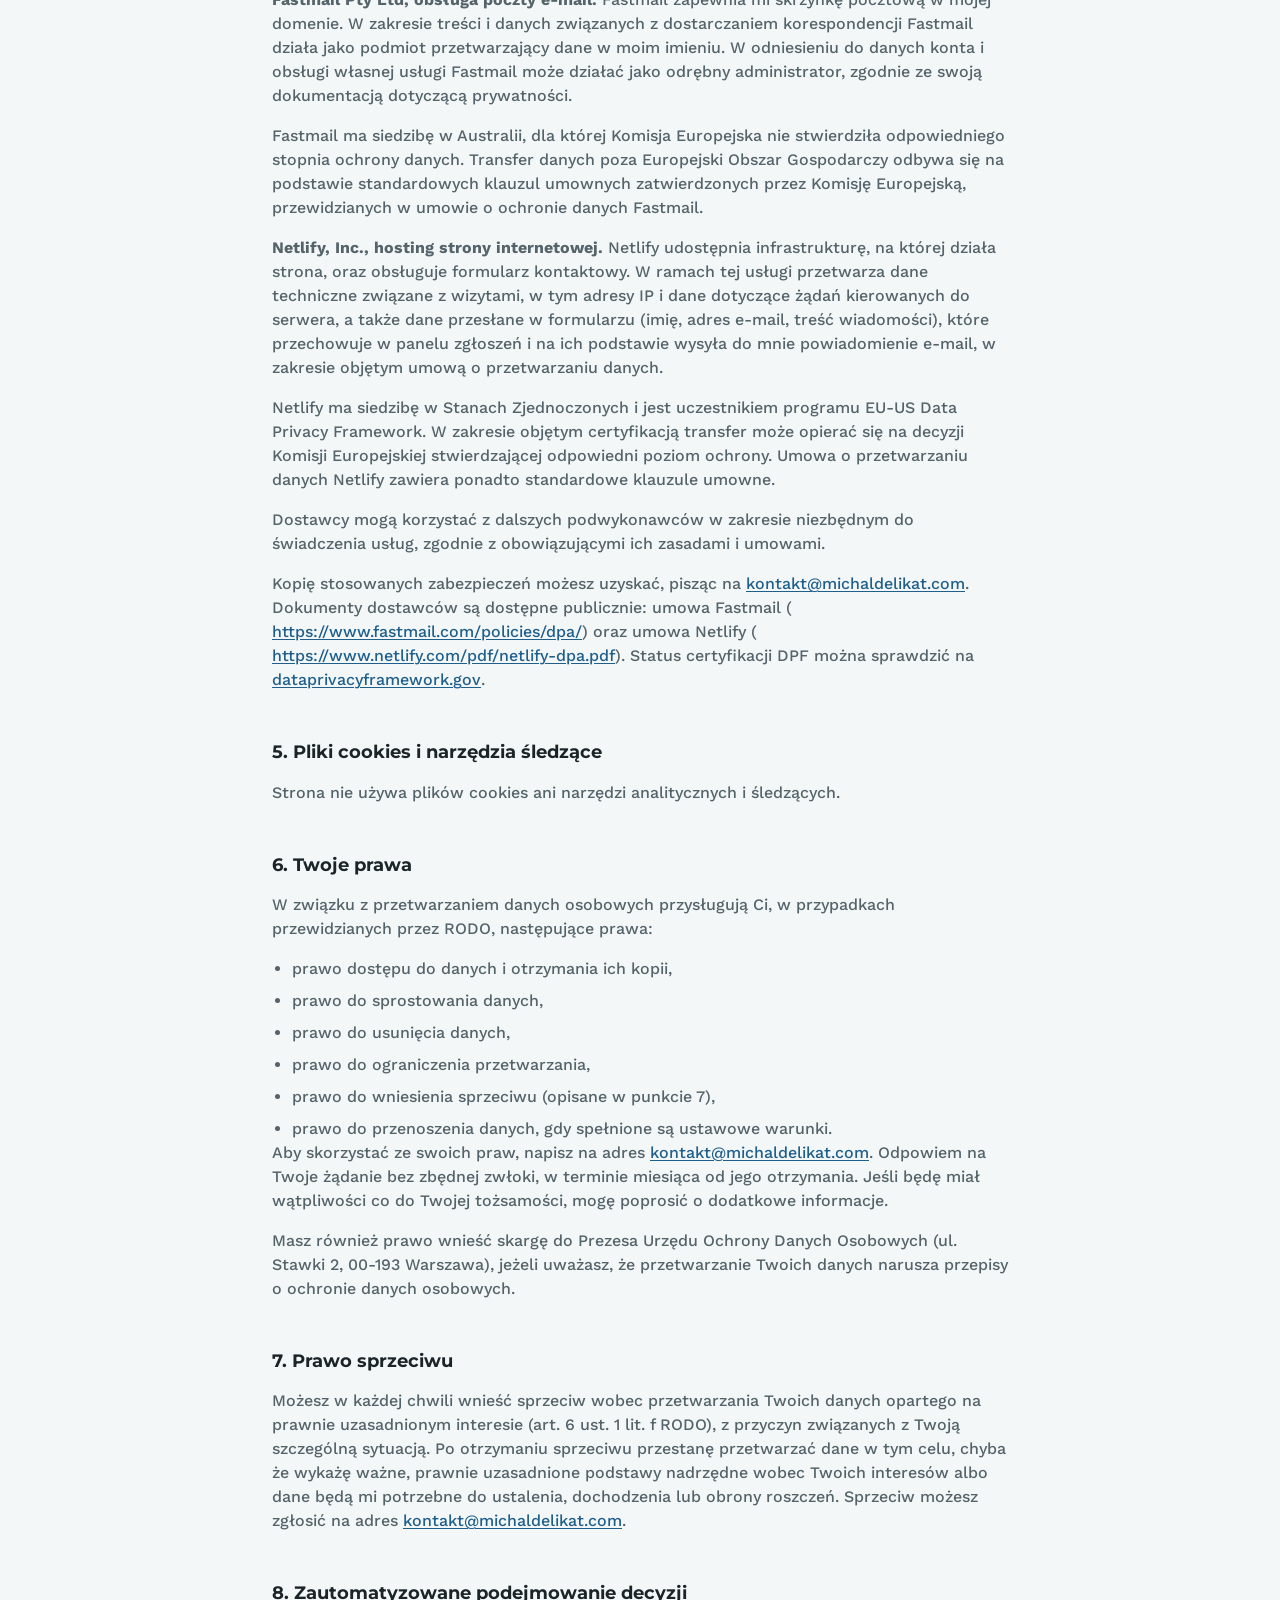
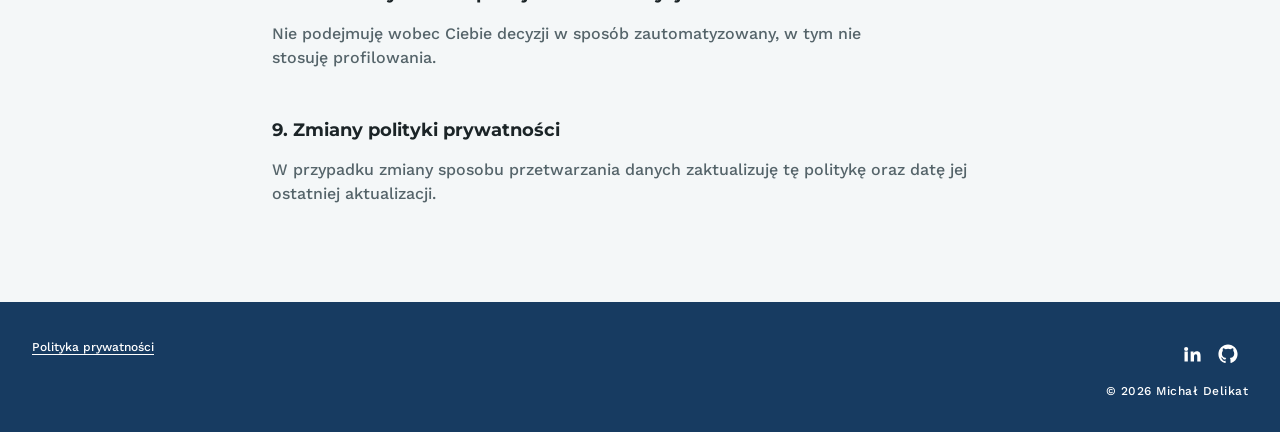
==== commit eb688b17: "Contact form" ====
--- a/polityka-prywatnosci/index.html
+++ b/polityka-prywatnosci/index.html
@@ -40,7 +40,7 @@
                 <div class="container">
                     <div class="legal">
                         <h1 class="legal__title" id="privacy-title">Polityka prywatności</h1>
-                        <p class="legal__updated">Ostatnia aktualizacja: 23 października 2026 r.</p>
+                        <p class="legal__updated">Ostatnia aktualizacja: październik 2026 r.</p>
 
                         <h2>1. Kto jest administratorem Twoich danych</h2>
                         <p>
@@ -52,9 +52,11 @@
                         <h2>2. Jakie dane przetwarzam i w jakim celu</h2>
                         <p>
                             <strong>Korespondencja e-mail.</strong> Gdy piszesz do mnie na adres
-                            <a class="link-underline" href="mailto:kontakt@michaldelikat.com">kontakt@michaldelikat.com</a>,
-                            przetwarzam Twój adres e-mail, imię i nazwisko (jeśli je podasz), treść
-                            wiadomości, załączniki oraz inne dane zawarte w korespondencji.
+                            <a class="link-underline" href="mailto:kontakt@michaldelikat.com">kontakt@michaldelikat.com</a>
+                            lub wysyłasz wiadomość przez formularz na stronie, przetwarzam Twój adres e-mail, 
+                            imię lub imię i nazwisko (jeśli je podasz), treść wiadomości, 
+                            załączniki (w wiadomościach e-mail) oraz inne dane zawarte w korespondencji.
+                            Wraz ze zgłoszeniem z formularza zapisują się dane techniczne, takie jak data i godzina wysłania.
                         </p>
                         <p>
                             Dane te przetwarzam w celu odpowiedzi na wiadomość i prowadzenia
@@ -103,6 +105,8 @@
                             od ostatniej wiadomości. Jeśli dojdzie: do upływu okresu przedawnienia
                             roszczeń z umowy (co do zasady 3 lub 6 lat, liczone do końca roku
                             kalendarzowego, zależnie od rodzaju roszczenia).
+                            Dotyczy to także zgłoszeń z formularza, które usuwam zarówno ze skrzynki, 
+                            jak i z panelu hostingu.
                         </p>
                         <p>
                             <strong>Logi serwera.</strong> Rejestruje je dostawca hostingu i przechowuje
@@ -131,10 +135,13 @@
                             o ochronie danych Fastmail.
                         </p>
                         <p>
-                            <strong>Netlify, Inc., hosting strony internetowej.</strong> Netlify udostępnia
-                            infrastrukturę, na której działa strona. W ramach tej usługi przetwarza dane
-                            techniczne związane z wizytami, w tym adresy IP i dane dotyczące żądań
-                            kierowanych do serwera, w zakresie objętym umową o przetwarzaniu danych.
+                            <strong>Netlify, Inc., hosting strony internetowej.</strong> 
+                            Netlify udostępnia infrastrukturę, na której działa strona, oraz obsługuje 
+                            formularz kontaktowy. W ramach tej usługi przetwarza dane techniczne 
+                            związane z wizytami, w tym adresy IP i dane dotyczące żądań kierowanych do serwera, 
+                            a także dane przesłane w formularzu (imię, adres e-mail, treść wiadomości), 
+                            które przechowuje w panelu zgłoszeń i na ich podstawie wysyła do mnie 
+                            powiadomienie e-mail, w zakresie objętym umową o przetwarzaniu danych.
                         </p>
                         <p>
                             Netlify ma siedzibę w Stanach Zjednoczonych i jest uczestnikiem programu
--- a/global.css
+++ b/global.css
@@ -20,6 +20,7 @@
     --color-surface-soft: #E9EFF1;
     --color-text: #1B2427;
     --color-text-muted: #55646A;
+    --color-placeholder: #68777D;
     --color-accent: #173B61;
     --color-accent-hover: #0F2C4A;
     --color-accent-soft: #E3ECF4;
@@ -27,7 +28,7 @@
     --color-link: #1F5F8B;
     --color-dark: var(--color-accent);
     --color-border: #D9E1E3;
-    --color-border-strong: #B4C2C6;
+    --color-border-strong: #7D8B91;
     --color-highlight: #C79A3B;
     --color-focus: var(--color-link);
 
@@ -72,6 +73,7 @@
 
     /* Promienie */
     --radius-none: 0;
+    --radius-field: 0.5rem;
     --radius-card: 1rem;
     --radius-full: 9999px;
 
@@ -104,7 +106,7 @@
     /* Układ */
     --container-max: 1300px;
     --container-padding: 2rem;
-    --header-height: 120px;
+    --header-height: 5.5rem;
     --section-space: 2rem;
     --grid-row-gap: 4rem;
     --grid-column-gap: 6rem;
@@ -134,7 +136,7 @@
 html {
     -webkit-text-size-adjust: 100%;
     scroll-behavior: smooth;
-    scroll-padding-top: var(--header-height);
+    scroll-padding-top: calc(var(--header-height) + var(--space-4));
 }
 
 body {
@@ -393,7 +395,7 @@
     inset-inline-start: 0;
     z-index: 999;
     width: 100%;
-    height: var(--header-height);
+    height: auto;
     padding-block-start: var(--space-4);
     padding-inline: calc(var(--container-padding) / 2);
     background-color: transparent;
@@ -411,7 +413,7 @@
     max-width: calc(var(--container-max) - (2 * var(--container-padding)));
     height: auto;
     margin-inline: auto;
-    padding: var(--space-2) var(--space-4);
+    padding: 0 var(--space-4);
     background-color: var(--color-surface);
     border: var(--border-width-thin) solid var(--color-border);
     border-radius: var(--radius-full);
--- a/styles.css
+++ b/styles.css
@@ -37,6 +37,23 @@
     display: block;
 }
 
+.site-header__inner {
+    flex-wrap: wrap;
+    min-height: var(--header-height);
+    row-gap: 0;
+    border-radius: var(--radius-card);
+    transition:
+        box-shadow var(--duration-base) var(--ease-default),
+        border-color var(--duration-base) var(--ease-default);
+}
+
+.site-header__actions {
+    display: flex;
+    align-items: center;
+    min-height: var(--header-height);
+    gap: var(--space-2);
+}
+
 .site-logo {
     padding: 0;
     line-height: 1.15;
@@ -46,15 +63,140 @@
     flex-shrink: 0;
 }
 
-@media (max-width: 480px) {
+.site-nav {
+    display: none;
+}
+
+.nav-list {
+    display: flex;
+    align-items: center;
+    gap: var(--space-2);
+}
+
+.nav-link {
+    display: inline-block;
+    padding: var(--space-2) var(--space-3);
+    font-family: var(--font-sans);
+    font-size: var(--text-sm);
+    letter-spacing: var(--tracking-wide);
+    transition: color var(--duration-fast) var(--ease-default);
+}
+
+.nav-link:hover {
+    color: var(--color-link);
+}
+
+.hamburger {
+    display: flex;
+    flex-direction: column;
+    justify-content: space-between;
+    width: 1.75rem;
+    height: 1.125rem;
+    padding: 0;
+    color: inherit;
+}
+
+.hamburger span {
+    display: block;
+    width: 100%;
+    height: 2px;
+    background-color: currentColor;
+    transform-origin: center;
+    translate: 0 0;
+    rotate: 0deg;
+    transition:
+        translate var(--duration-fast) var(--ease-default) var(--duration-fast),
+        rotate var(--duration-fast) var(--ease-default),
+        opacity 100ms var(--ease-default);
+}
+
+.site-header.is-open .hamburger span {
+    transition:
+        translate var(--duration-fast) var(--ease-default),
+        rotate var(--duration-fast) var(--ease-default) var(--duration-fast),
+        opacity 100ms var(--ease-default);
+}
+
+.site-header.is-open .hamburger span:nth-child(1) {
+    translate: 0 8px;
+    rotate: 45deg;
+}
+
+.site-header.is-open .hamburger span:nth-child(2) {
+    opacity: 0;
+}
+
+.site-header.is-open .hamburger span:nth-child(3) {
+    translate: 0 -8px;
+    rotate: -45deg;
+}
+
+.nav-mobile {
+    flex-basis: 100%;
+    width: 100%;
+    max-height: 0;
+    overflow: hidden;
+    opacity: 0;
+    visibility: hidden;
+    transition:
+        max-height var(--duration-base) var(--ease-default),
+        opacity var(--duration-fast) var(--ease-default),
+        visibility 0s linear var(--duration-base);
+}
+
+.site-header.is-open .nav-mobile {
+    max-height: 16rem;
+    opacity: 1;
+    visibility: visible;
+    transition:
+        max-height var(--duration-base) var(--ease-default),
+        opacity var(--duration-fast) var(--ease-default),
+        visibility 0s;
+}
+
+.nav-mobile .nav-list {
+    flex-direction: column;
+    align-items: stretch;
+    gap: var(--space-1);
+    padding-block: var(--space-2) var(--space-3);
+    border-top: var(--border-width-thin) solid var(--color-border);
+    margin-block-start: var(--space-2);
+}
+
+.nav-mobile .nav-link {
+    display: block;
+    padding: var(--space-3);
+    font-size: var(--text-sm);
+    text-align: center;
+}
+
+.nav-mobile__cta {
+    width: calc(100% - 2 * var(--space-3));
+    margin: var(--space-2) var(--space-3) var(--space-3);
+    min-height: 3rem;
+}
+
+@media (max-width: 767px) {
     .header-cta {
-        padding-inline: var(--space-4);
-        font-size: var(--text-xs);
+        display: none;
     }
 }
 
 .site-logo__top {
     font-size: var(--text-md);
+}
+
+@media (min-width: 768px) {
+    .site-nav {
+        display: flex;
+        align-items: center;
+        margin-inline-end: var(--space-2);
+    }
+
+    .hamburger,
+    .nav-mobile {
+        display: none;
+    }
 }
 
 /* --------------------------------------------------------------------------
@@ -393,12 +535,21 @@
     text-align: center;
 }
 
-.contact .eyebrow {
-    justify-content: center;
-    margin-bottom: var(--space-6);
+.contact .section-title {
+    margin-bottom: var(--space-4);
+}
+
+.contact__intro {
+    max-width: 38rem;
+    margin-inline: auto;
+    margin-bottom: var(--space-8);
+    color: var(--color-text-muted);
+    font-size: var(--text-base);
+    line-height: var(--leading-normal);
 }
 
 .contact__email {
+    margin-top: var(--space-8);
     margin-bottom: var(--space-2);
     font-size: clamp(var(--text-lg), 3vw, var(--text-xl));
     font-weight: var(--weight-medium);
@@ -407,21 +558,8 @@
     user-select: text;
 }
 
-.contact__privacy {
-    display: inline-block;
-    margin-bottom: var(--space-6);
-    font-size: var(--text-sm);
-    color: var(--color-link);
-    text-decoration: underline;
-    text-underline-offset: 0.15em;
-}
-
-.contact__privacy:hover {
-    color: var(--color-accent);
-}
-
 .contact__note {
-    margin-top: var(--space-6);
+    margin-top: var(--space-2);
     font-family: var(--font-sans);
     font-size: var(--text-xs);
     letter-spacing: var(--tracking-widest);
@@ -429,16 +567,154 @@
     color: var(--color-text-muted);
 }
 
+/* Formularz kontaktowy */
+
+.contact-form {
+    position: relative;
+    max-width: 42rem;
+    margin-inline: auto;
+    padding: var(--space-6);
+    background-color: var(--color-surface);
+    border: var(--border-width-thin) solid var(--color-border);
+    border-radius: var(--radius-card);
+    text-align: left;
+}
+
+.contact-form__honeypot {
+    position: absolute;
+    left: -9999px;
+    width: 1px;
+    height: 1px;
+    overflow: hidden;
+}
+
+.contact-form__grid {
+    display: grid;
+    grid-template-columns: 1fr;
+    gap: 1.25rem;
+    margin-bottom: 1.25rem;
+}
+
+.contact-form__field {
+    display: flex;
+    flex-direction: column;
+    gap: var(--space-2);
+}
+
+.contact-form__label {
+    font-size: var(--text-sm);
+    font-weight: var(--weight-medium);
+    color: var(--color-text);
+}
+
+.contact-form__input {
+    width: 100%;
+    min-height: 3rem;
+    padding: var(--space-3) var(--space-4);
+    background-color: var(--color-surface);
+    border: var(--border-width-thin) solid var(--color-border-strong);
+    border-radius: var(--radius-field);
+    color: var(--color-text);
+    font-size: var(--text-base);
+    line-height: var(--leading-normal);
+    transition: border-color var(--duration-fast) var(--ease-default);
+}
+
+.contact-form__input::placeholder {
+    color: var(--color-placeholder);
+    opacity: 1;
+}
+
+.contact-form__input:focus-visible {
+    border-color: var(--color-link);
+}
+
+.contact-form__textarea {
+    min-height: 10rem;
+    resize: vertical;
+}
+
+.contact-form__submit {
+    width: 100%;
+    margin-top: 1.25rem;
+}
+
+.contact-form__submit:disabled {
+    opacity: 0.7;
+    cursor: not-allowed;
+}
+
+.contact-form__consent {
+    margin-top: var(--space-4);
+    color: var(--color-text-muted);
+    font-size: 0.875rem;
+    line-height: var(--leading-normal);
+}
+
+.contact-form__status {
+    margin-top: var(--space-4);
+    font-size: var(--text-sm);
+    line-height: var(--leading-normal);
+}
+
+.contact-form__status:empty {
+    display: none;
+}
+
+.contact-form__status--success {
+    color: var(--color-accent);
+    font-weight: var(--weight-medium);
+}
+
+.contact-form__status--error {
+    padding: var(--space-3) var(--space-4);
+    background-color: var(--color-accent-soft);
+    border-left: 2px solid var(--color-accent);
+    color: var(--color-text);
+}
+
+.contact-form__status--error a {
+    color: var(--color-link);
+    text-decoration: underline;
+    text-underline-offset: 0.15em;
+}
+
 /* --------------------------------------------------------------------------
    Stopka
    -------------------------------------------------------------------------- */
 
+.site-footer {
+    padding-block: var(--space-8);
+    background-color: var(--color-dark);
+    color: var(--color-on-accent);
+    text-align: left;
+}
+
 .footer__inner {
     display: flex;
     flex-direction: column;
-    align-items: center;
+    align-items: flex-start;
+    gap: var(--space-6);
+}
+
+.footer__nav-link {
+    color: var(--color-on-accent);
+    font-size: var(--text-xs);
+    text-decoration: underline;
+    text-underline-offset: 0.25em;
+    text-decoration-thickness: 1px;
+    transition: color var(--duration-fast) var(--ease-default);
+}
+
+.footer__nav-link:hover {
+    color: var(--color-accent-soft);
+}
+
+.footer__right {
+    display: flex;
+    flex-direction: column;
+    align-items: flex-start;
     gap: var(--space-2);
-    text-align: center;
 }
 
 .footer__copy {
@@ -450,8 +726,7 @@
 
 .footer__links {
     display: flex;
-    justify-content: center;
-    gap: var(--space-2);
+    gap: var(--space-1);
 }
 
 .footer__link {
@@ -460,6 +735,7 @@
     justify-content: center;
     width: 2.5rem;
     height: 2.5rem;
+    margin-inline-start: -0.5rem;
     color: var(--color-on-accent);
     transition: color var(--duration-fast) var(--ease-default);
 }
@@ -471,6 +747,19 @@
 
 .footer__link:hover {
     color: var(--color-accent-soft);
+}
+
+@media (min-width: 768px) {
+    .footer__inner {
+        flex-direction: row;
+        align-items: flex-start;
+        justify-content: space-between;
+    }
+
+    .footer__right {
+        align-items: flex-end;
+        text-align: right;
+    }
 }
 
 
@@ -500,5 +789,17 @@
         gap: var(--space-16);
         align-items: center;
     }
-}
-
+
+    .contact-form {
+        padding: var(--space-8);
+    }
+
+    .contact-form__grid {
+        grid-template-columns: repeat(2, minmax(0, 1fr));
+    }
+
+    .contact-form__submit {
+        width: auto;
+    }
+}
+
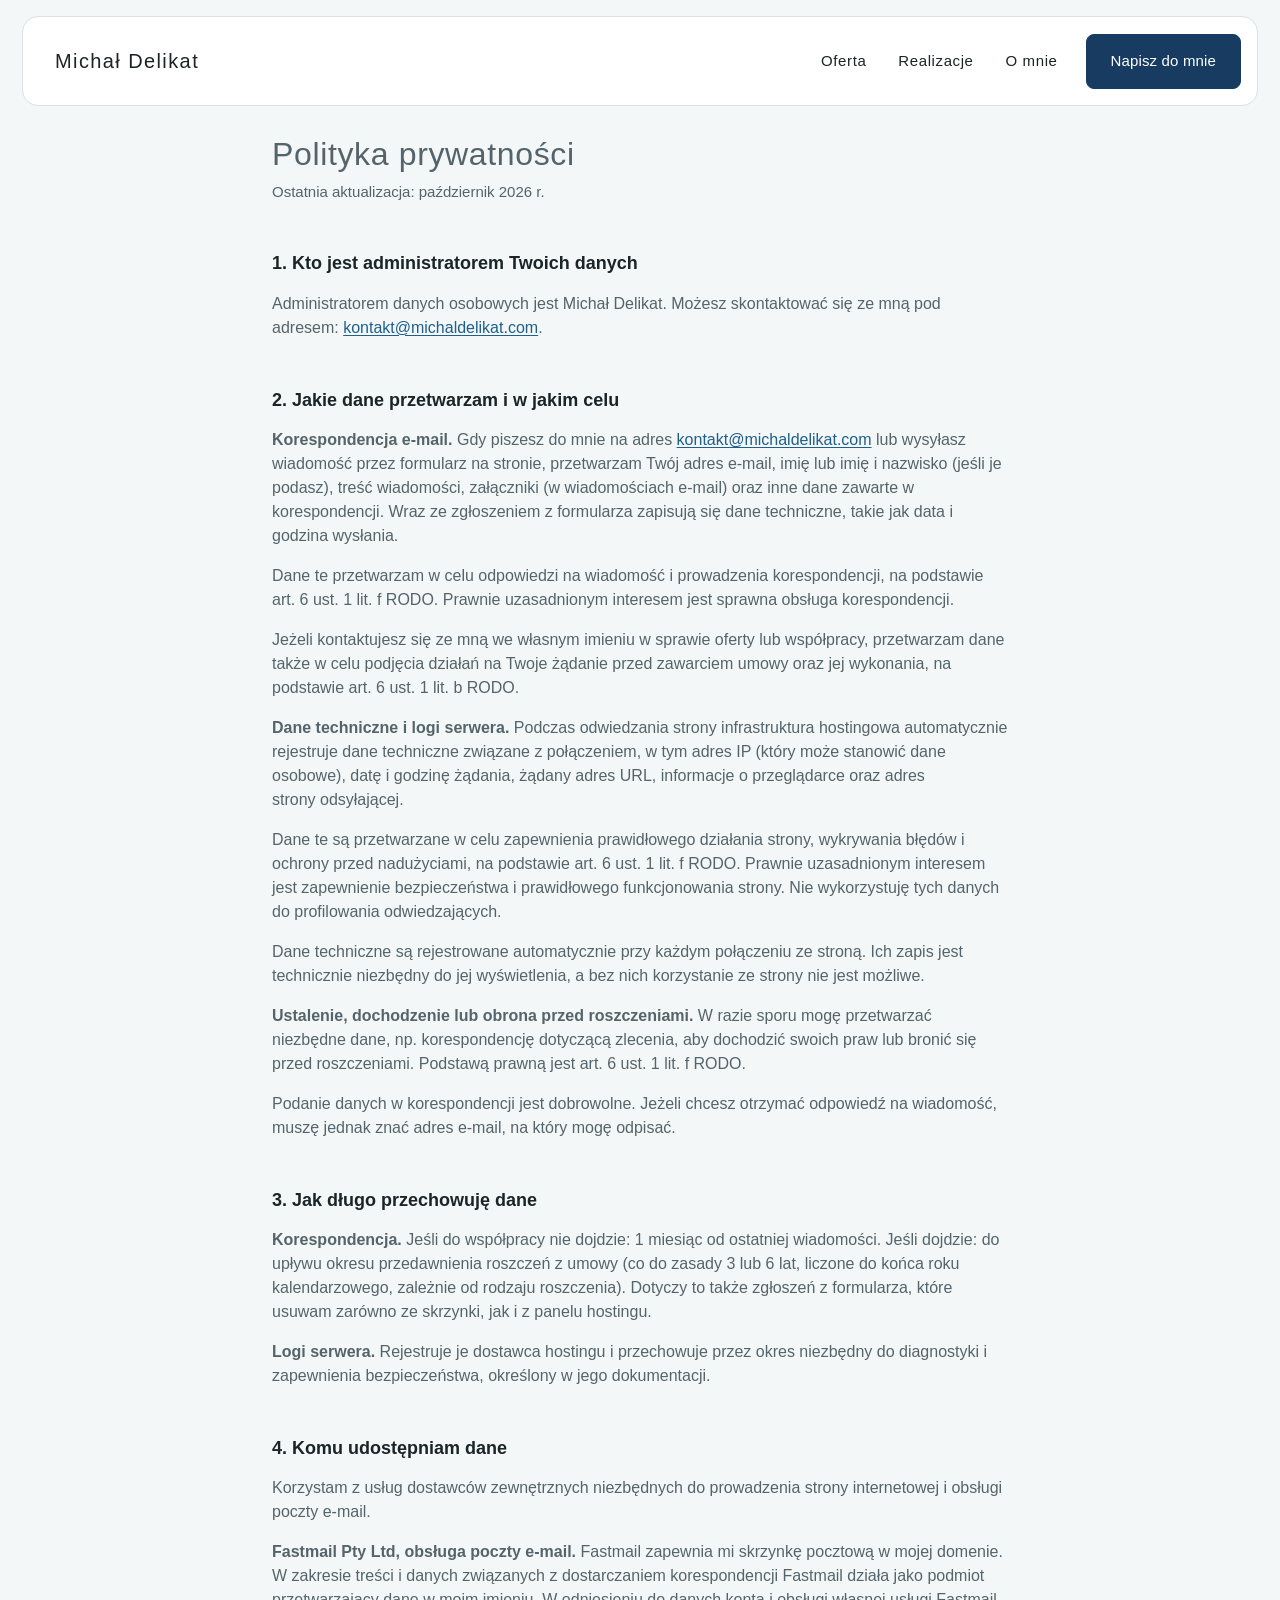
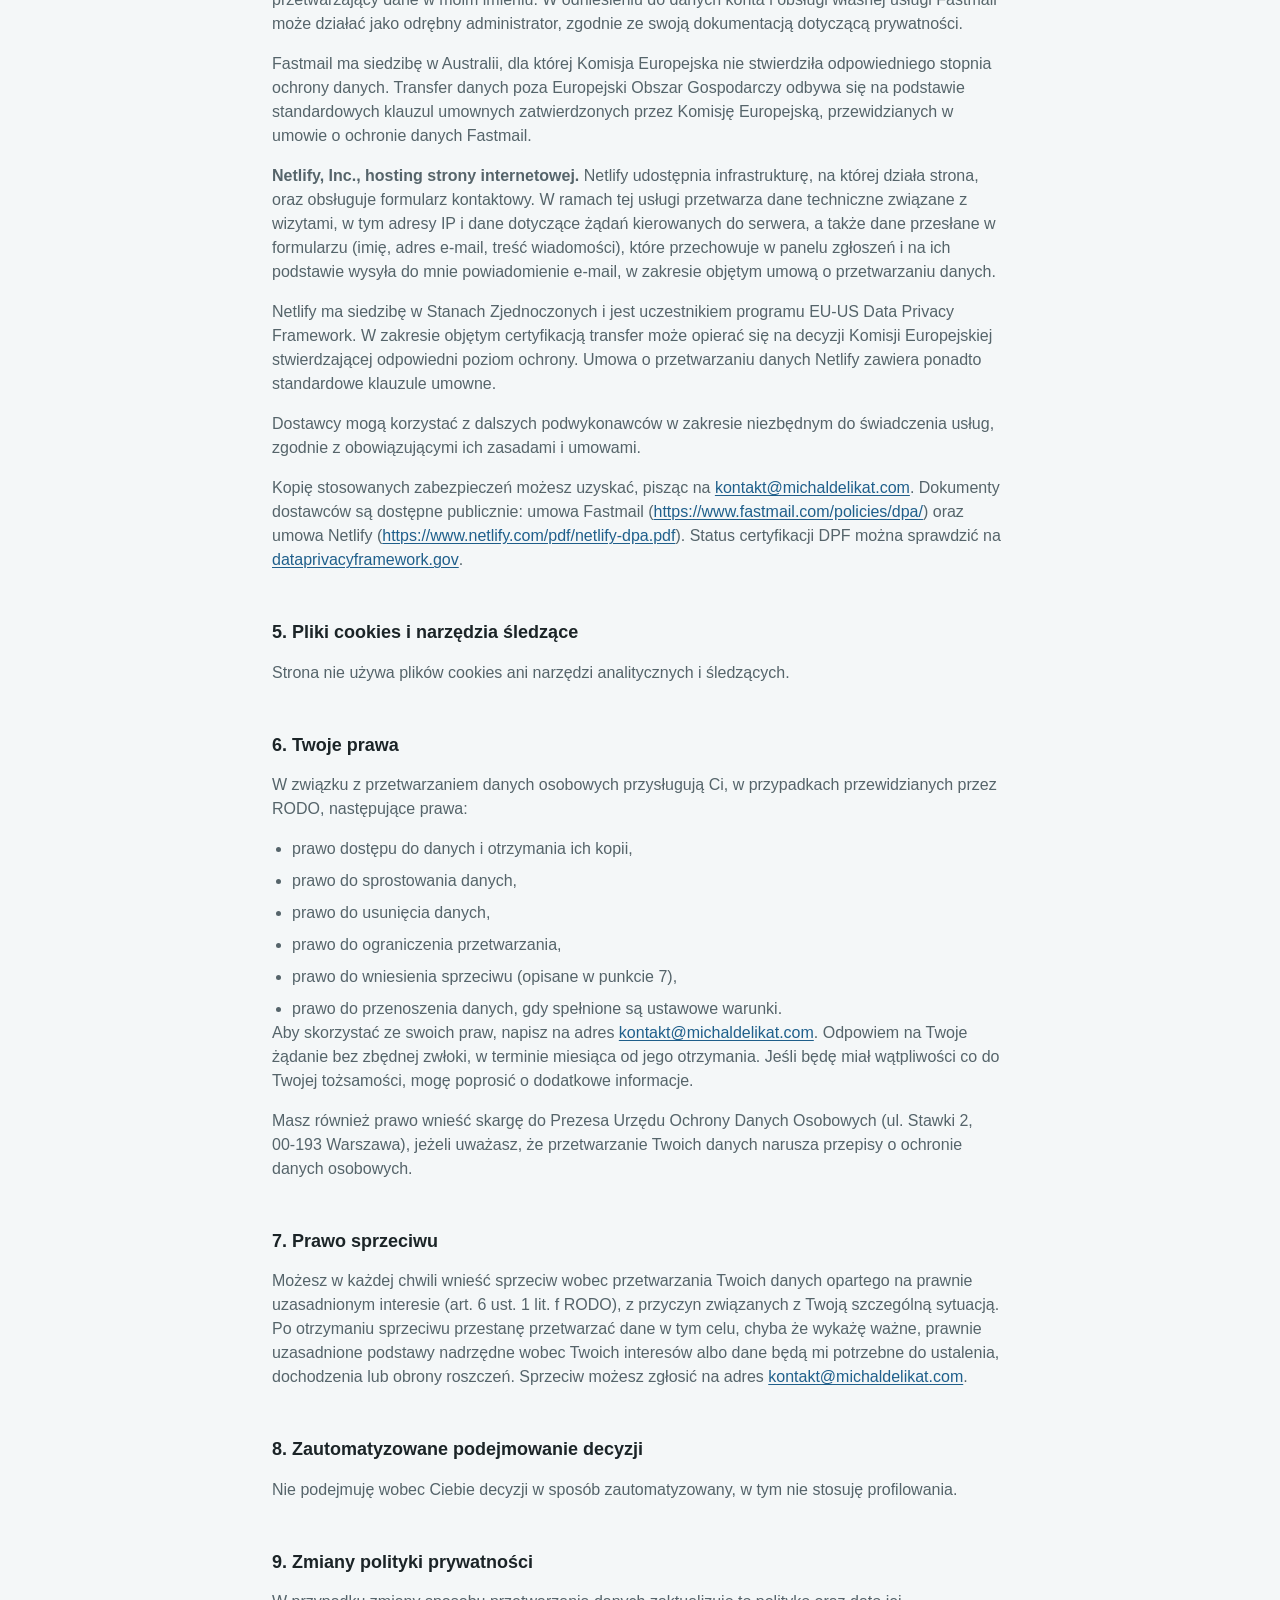
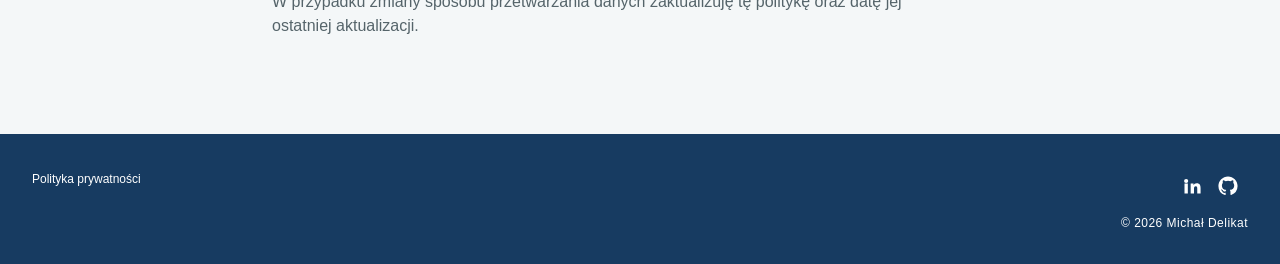
==== commit 422f484d: "Fonts and better design" ====
--- a/polityka-prywatnosci/index.html
+++ b/polityka-prywatnosci/index.html
@@ -21,10 +21,6 @@
         <meta property="og:site_name" content="Michał Delikat">
         <meta name="twitter:card" content="summary">
 
-        <link rel="preconnect" href="https://fonts.googleapis.com">
-        <link rel="preconnect" href="https://fonts.gstatic.com" crossorigin>
-        <link rel="stylesheet" href="https://fonts.googleapis.com/css2?family=Montserrat:wght@500;700&family=Work+Sans:wght@400;500;700&display=swap">
-
         <link rel="stylesheet" href="../global.css">
         <link rel="stylesheet" href="../styles.css">
 
--- a/global.css
+++ b/global.css
@@ -6,8 +6,98 @@
 
 /* --------------------------------------------------------------------------
    Fonty
-   Montserrat (nagłówki) i Work Sans (treść) z Google Fonts, ładowane w HTML.
-   -------------------------------------------------------------------------- */
+   Montserrat (nagłówki) i Work Sans (treść) hostowane lokalnie.
+   -------------------------------------------------------------------------- */
+
+@font-face {
+    font-family: "Montserrat";
+    font-style: normal;
+    font-weight: 500;
+    font-display: swap;
+    src: url("fonts/montserrat-v31-latin-500.woff2") format("woff2");
+    unicode-range: U+0000-00FF, U+0131, U+0152-0153, U+02BB-02BC, U+02C6, U+02DA, U+02DC, U+0304, U+0308, U+0329, U+2000-206F, U+20AC, U+2122, U+2191, U+2193, U+2212, U+2215, U+FEFF, U+FFFD;
+}
+
+@font-face {
+    font-family: "Montserrat";
+    font-style: normal;
+    font-weight: 700;
+    font-display: swap;
+    src: url("fonts/montserrat-v31-latin-700.woff2") format("woff2");
+    unicode-range: U+0000-00FF, U+0131, U+0152-0153, U+02BB-02BC, U+02C6, U+02DA, U+02DC, U+0304, U+0308, U+0329, U+2000-206F, U+20AC, U+2122, U+2191, U+2193, U+2212, U+2215, U+FEFF, U+FFFD;
+}
+
+@font-face {
+    font-family: "Montserrat";
+    font-style: normal;
+    font-weight: 500;
+    font-display: swap;
+    src: url("fonts/montserrat-latin-ext.woff2") format("woff2");
+    unicode-range: U+0100-02BA, U+02BD-02C5, U+02C7-02CC, U+02CE-02D7, U+02DD-02FF, U+0304, U+0308, U+0329, U+1D00-1DBF, U+1E00-1E9F, U+1EF2-1EFF, U+2020, U+20A0-20AB, U+20AD-20C4, U+2113, U+2C60-2C7F, U+A720-A7FF;
+}
+
+@font-face {
+    font-family: "Montserrat";
+    font-style: normal;
+    font-weight: 700;
+    font-display: swap;
+    src: url("fonts/montserrat-latin-ext.woff2") format("woff2");
+    unicode-range: U+0100-02BA, U+02BD-02C5, U+02C7-02CC, U+02CE-02D7, U+02DD-02FF, U+0304, U+0308, U+0329, U+1D00-1DBF, U+1E00-1E9F, U+1EF2-1EFF, U+2020, U+20A0-20AB, U+20AD-20C4, U+2113, U+2C60-2C7F, U+A720-A7FF;
+}
+
+@font-face {
+    font-family: "Work Sans";
+    font-style: normal;
+    font-weight: 400;
+    font-display: swap;
+    src: url("fonts/worksans-latin.woff2") format("woff2");
+    unicode-range: U+0000-00FF, U+0131, U+0152-0153, U+02BB-02BC, U+02C6, U+02DA, U+02DC, U+0304, U+0308, U+0329, U+2000-206F, U+20AC, U+2122, U+2191, U+2193, U+2212, U+2215, U+FEFF, U+FFFD;
+}
+
+@font-face {
+    font-family: "Work Sans";
+    font-style: normal;
+    font-weight: 500;
+    font-display: swap;
+    src: url("fonts/worksans-latin.woff2") format("woff2");
+    unicode-range: U+0000-00FF, U+0131, U+0152-0153, U+02BB-02BC, U+02C6, U+02DA, U+02DC, U+0304, U+0308, U+0329, U+2000-206F, U+20AC, U+2122, U+2191, U+2193, U+2212, U+2215, U+FEFF, U+FFFD;
+}
+
+@font-face {
+    font-family: "Work Sans";
+    font-style: normal;
+    font-weight: 700;
+    font-display: swap;
+    src: url("fonts/worksans-latin.woff2") format("woff2");
+    unicode-range: U+0000-00FF, U+0131, U+0152-0153, U+02BB-02BC, U+02C6, U+02DA, U+02DC, U+0304, U+0308, U+0329, U+2000-206F, U+20AC, U+2122, U+2191, U+2193, U+2212, U+2215, U+FEFF, U+FFFD;
+}
+
+@font-face {
+    font-family: "Work Sans";
+    font-style: normal;
+    font-weight: 400;
+    font-display: swap;
+    src: url("fonts/worksans-latin-ext.woff2") format("woff2");
+    unicode-range: U+0100-02BA, U+02BD-02C5, U+02C7-02CC, U+02CE-02D7, U+02DD-02FF, U+0304, U+0308, U+0329, U+1D00-1DBF, U+1E00-1E9F, U+1EF2-1EFF, U+2020, U+20A0-20AB, U+20AD-20C4, U+2113, U+2C60-2C7F, U+A720-A7FF;
+}
+
+@font-face {
+    font-family: "Work Sans";
+    font-style: normal;
+    font-weight: 500;
+    font-display: swap;
+    src: url("fonts/worksans-latin-ext.woff2") format("woff2");
+    unicode-range: U+0100-02BA, U+02BD-02C5, U+02C7-02CC, U+02CE-02D7, U+02DD-02FF, U+0304, U+0308, U+0329, U+1D00-1DBF, U+1E00-1E9F, U+1EF2-1EFF, U+2020, U+20A0-20AB, U+20AD-20C4, U+2113, U+2C60-2C7F, U+A720-A7FF;
+}
+
+@font-face {
+    font-family: "Work Sans";
+    font-style: normal;
+    font-weight: 700;
+    font-display: swap;
+    src: url("fonts/worksans-latin-ext.woff2") format("woff2");
+    unicode-range: U+0100-02BA, U+02BD-02C5, U+02C7-02CC, U+02CE-02D7, U+02DD-02FF, U+0304, U+0308, U+0329, U+1D00-1DBF, U+1E00-1E9F, U+1EF2-1EFF, U+2020, U+20A0-20AB, U+20AD-20C4, U+2113, U+2C60-2C7F, U+A720-A7FF;
+}
 
 /* --------------------------------------------------------------------------
    1. Tokeny — jedno źródło prawdy
@@ -73,6 +163,7 @@
 
     /* Promienie */
     --radius-none: 0;
+    --radius-button: 0.5rem;
     --radius-field: 0.5rem;
     --radius-card: 1rem;
     --radius-full: 9999px;
@@ -143,7 +234,7 @@
     display: flex;
     flex-direction: column;
     min-height: 100vh;
-    min-height: 100svh;
+    min-height: var(--viewport-height, 100svh);
     background-color: var(--color-bg);
     color: var(--color-text);
     font-family: var(--font-body);
@@ -338,7 +429,7 @@
     min-height: 55px;
     padding: var(--space-3) var(--space-6);
     border: var(--border-width-thin) solid transparent;
-    border-radius: var(--radius-full);
+    border-radius: var(--radius-button);
     font-family: var(--font-body);
     font-size: var(--text-sm);
     font-weight: var(--weight-medium);
--- a/styles.css
+++ b/styles.css
@@ -204,26 +204,44 @@
    -------------------------------------------------------------------------- */
 
 .page-hero {
+    position: relative;
     display: flex;
     align-items: stretch;
     min-height: 100vh;
-    min-height: 100dvh;
+    min-height: var(--viewport-height, 100svh);
     padding-block:
         calc(var(--header-height) + var(--space-12))
         var(--space-16);
 }
 
+.page-hero::before {
+    content: "";
+    position: absolute;
+    inset: 0;
+    background-image:
+        linear-gradient(to right, rgba(11, 41, 64, 0.06) 1px, transparent 1px),
+        linear-gradient(to bottom, rgba(11, 41, 64, 0.06) 1px, transparent 1px);
+    background-size: var(--space-12) var(--space-12);
+    -webkit-mask-image: radial-gradient(ellipse 75% 65% at 50% 50%, #000 0%, #000 40%, transparent 80%);
+    mask-image: radial-gradient(ellipse 75% 65% at 50% 50%, #000 0%, #000 40%, transparent 80%);
+    pointer-events: none;
+}
+
 .page-hero__inner {
+    position: relative;
+    z-index: 1;
     display: flex;
     flex-direction: column;
-    justify-content: flex-end;
+    align-items: center;
+    justify-content: center;
     gap: var(--space-6);
+    text-align: center;
 }
 
 .page-hero__copy {
     display: flex;
     flex-direction: column;
-    align-items: flex-start;
+    align-items: center;
     gap: var(--space-6);
     max-width: 44rem;
 }
@@ -251,10 +269,20 @@
     display: block;
 }
 
+.hero-lead {
+    max-width: 36rem;
+    color: var(--color-text-muted);
+    font-size: var(--text-lg);
+    line-height: var(--leading-normal);
+    letter-spacing: var(--tracking-normal);
+    text-wrap: pretty;
+}
+
 .hero-actions {
     display: flex;
     flex-wrap: wrap;
     align-items: center;
+    justify-content: center;
     gap: var(--space-4) var(--space-8);
 }
 
@@ -523,6 +551,78 @@
 
 .work-card .btn {
     margin-top: var(--space-2);
+}
+
+/* --------------------------------------------------------------------------
+   O mnie
+   -------------------------------------------------------------------------- */
+
+.about-section .section-title {
+    margin-bottom: var(--space-8);
+}
+
+.about {
+    max-width: 66ch;
+    margin-inline: auto;
+    text-align: left;
+}
+
+.about-body {
+    color: var(--color-text-muted);
+    font-size: var(--text-base);
+    line-height: 1.7;
+    text-wrap: pretty;
+}
+
+.about-body a {
+    color: var(--color-link);
+}
+
+.about-body a:hover {
+    color: var(--color-accent);
+}
+
+.about__media {
+    margin: 0;
+}
+
+.about__media img {
+    display: block;
+    width: 100%;
+    aspect-ratio: 4 / 5;
+    object-fit: cover;
+    border: var(--border-width-thin) solid var(--color-border);
+    border-radius: var(--radius-card);
+}
+
+/* Wariant ze zdjęciem — aktywowany klasą .about--with-photo */
+
+.about--with-photo {
+    display: flex;
+    flex-direction: column;
+    gap: var(--space-6);
+}
+
+.about--with-photo .about__media {
+    order: -1;
+    width: 100%;
+    max-width: 20rem;
+    margin-inline: auto;
+}
+
+@media (min-width: 768px) {
+    .about--with-photo {
+        display: grid;
+        grid-template-columns: minmax(0, 1fr) minmax(12rem, 18rem);
+        align-items: start;
+        gap: var(--space-8);
+    }
+
+    .about--with-photo .about__media {
+        order: 0;
+        max-width: none;
+        margin-inline: 0;
+    }
 }
 
 /* --------------------------------------------------------------------------
@@ -558,13 +658,72 @@
     user-select: text;
 }
 
-.contact__note {
+.contact__email-inner {
+    position: relative;
+    display: inline-flex;
+    align-items: center;
+    gap: var(--space-2);
+}
+
+.contact__email-link {
+    color: inherit;
+}
+
+.copy-mail {
+    display: inline-flex;
+    align-items: center;
+    justify-content: center;
+    padding: 0;
+    color: var(--color-text-muted);
+    font-family: var(--font-sans);
+    font-size: var(--text-xs);
+    letter-spacing: var(--tracking-widest);
+    text-transform: uppercase;
+    transition: color var(--duration-fast) var(--ease-default);
+}
+
+.copy-mail:hover {
+    color: var(--color-link);
+}
+
+.copy-mail__status {
+    position: absolute;
+    bottom: calc(100% + var(--space-2));
+    left: 50%;
+    transform: translateX(-50%);
+    color: var(--color-link);
+    font-family: var(--font-sans);
+    font-size: var(--text-xs);
+    letter-spacing: var(--tracking-wide);
+    line-height: 1.2;
+    white-space: nowrap;
+    pointer-events: none;
+}
+
+@media (min-width: 768px) {
+    .copy-mail__status {
+        top: 50%;
+        bottom: auto;
+        left: calc(100% + var(--space-3));
+        transform: translateY(-50%);
+    }
+}
+
+.contact__social {
+    display: flex;
+    align-items: center;
+    justify-content: center;
+    gap: var(--space-2);
     margin-top: var(--space-2);
     font-family: var(--font-sans);
     font-size: var(--text-xs);
     letter-spacing: var(--tracking-widest);
     text-transform: uppercase;
     color: var(--color-text-muted);
+}
+
+.contact__social a:hover {
+    color: var(--color-link);
 }
 
 /* Formularz kontaktowy */
@@ -634,9 +793,16 @@
     resize: vertical;
 }
 
+.contact-form__actions {
+    display: flex;
+    flex-wrap: wrap;
+    align-items: flex-start;
+    gap: var(--space-3) var(--space-4);
+    margin-top: var(--space-8);
+}
+
 .contact-form__submit {
     width: 100%;
-    margin-top: 1.25rem;
 }
 
 .contact-form__submit:disabled {
@@ -652,7 +818,7 @@
 }
 
 .contact-form__status {
-    margin-top: var(--space-4);
+    flex: 1 1 14rem;
     font-size: var(--text-sm);
     line-height: var(--leading-normal);
 }
@@ -700,9 +866,6 @@
 .footer__nav-link {
     color: var(--color-on-accent);
     font-size: var(--text-xs);
-    text-decoration: underline;
-    text-underline-offset: 0.25em;
-    text-decoration-thickness: 1px;
     transition: color var(--duration-fast) var(--ease-default);
 }
 
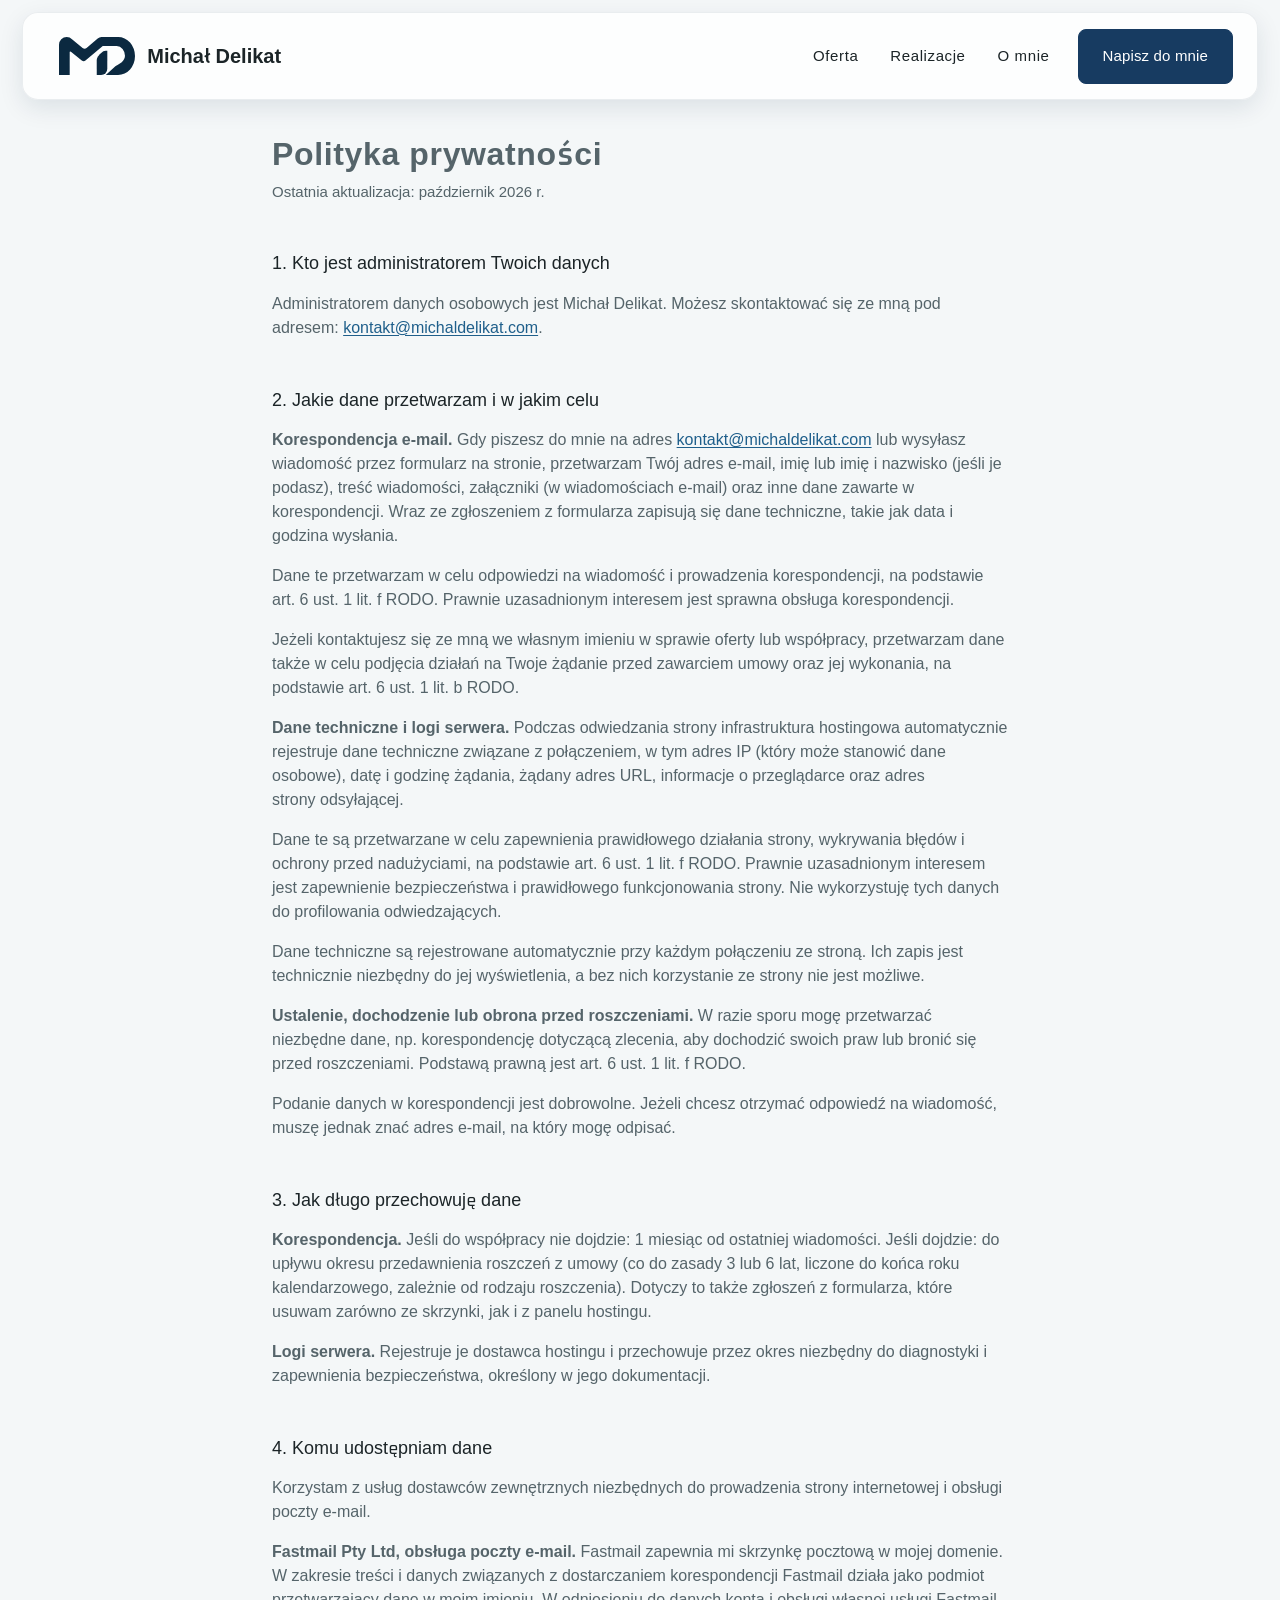
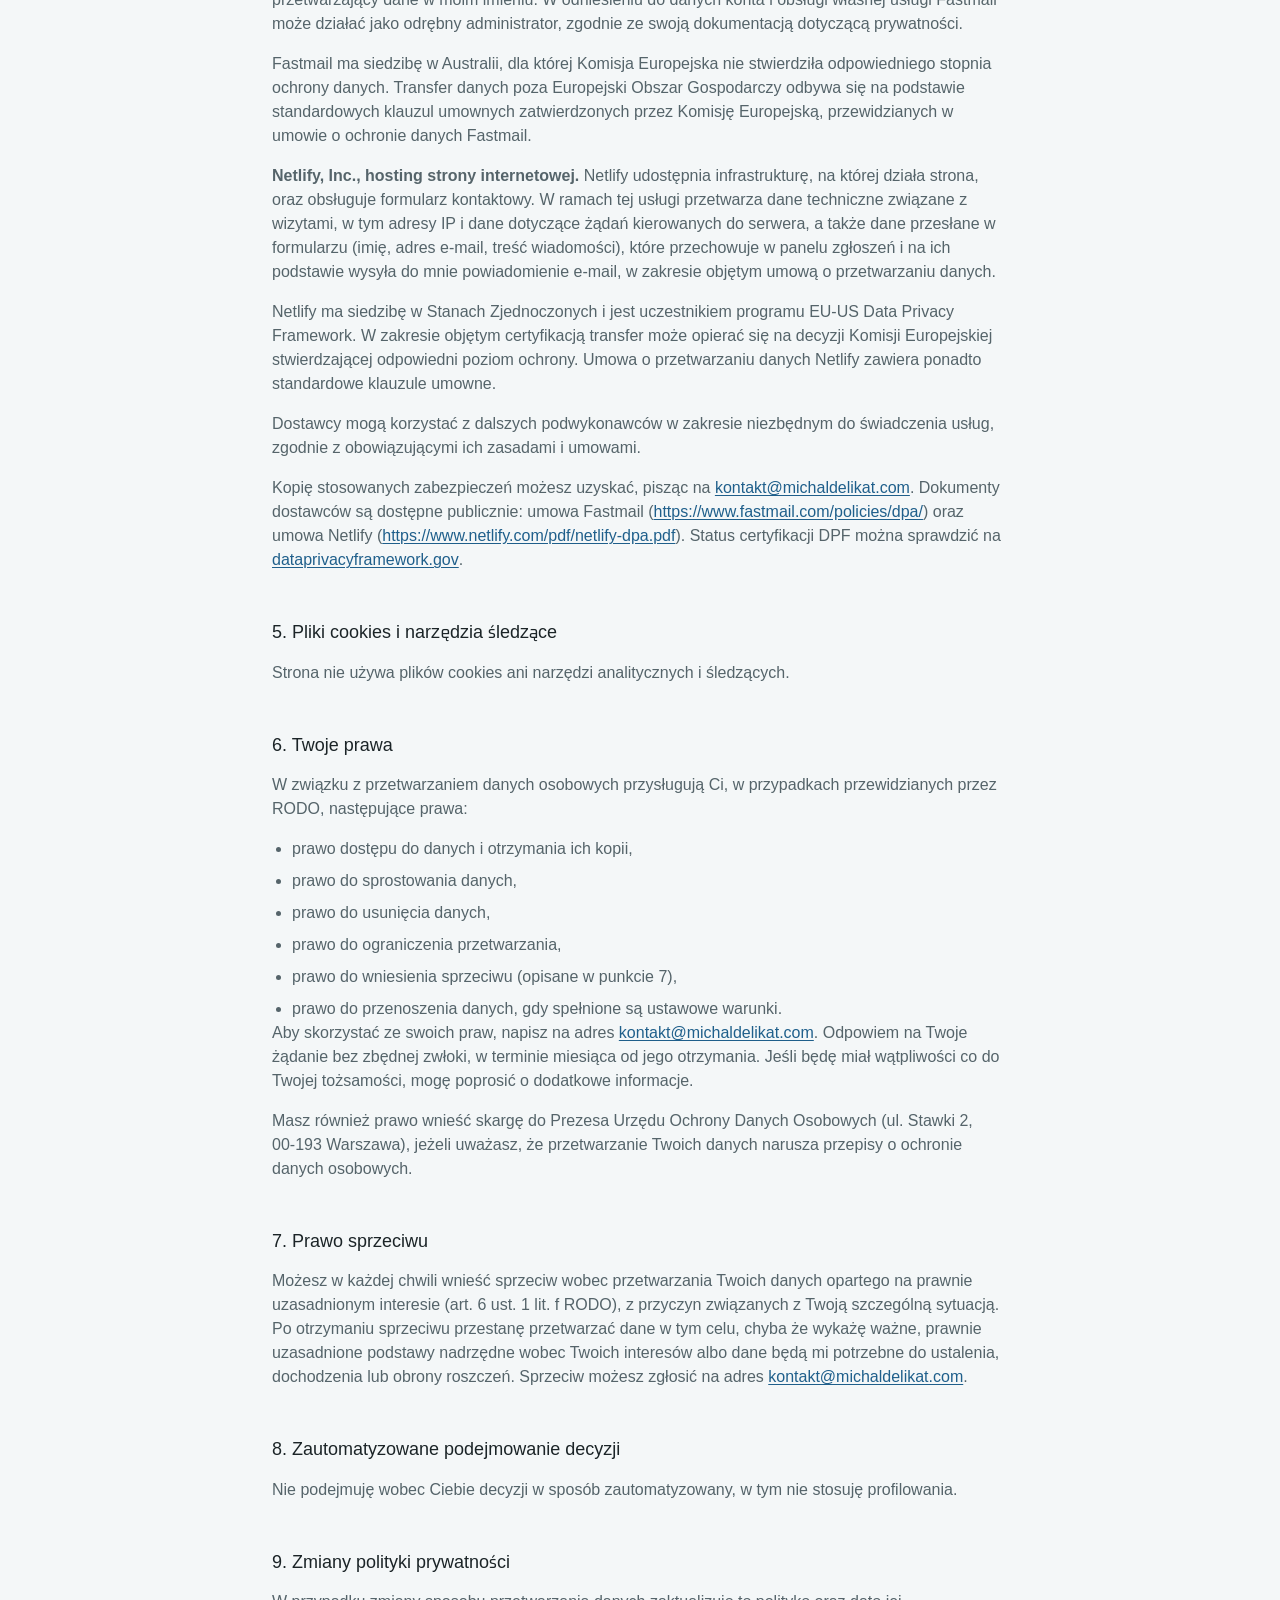
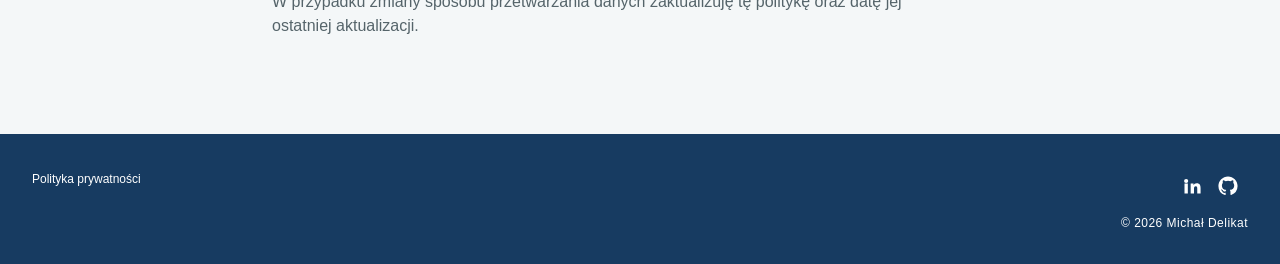
==== commit 3f10188c: "Montserrat -> Oxanium + new logo" ====
--- a/polityka-prywatnosci/index.html
+++ b/polityka-prywatnosci/index.html
@@ -8,10 +8,10 @@
         <link rel="canonical" href="https://michaldelikat.com/polityka-prywatnosci/">
         <meta name="theme-color" content="#F4F7F8">
 
-        <link rel="icon" href="../favicon.ico?v=3" sizes="32x32" type="image/x-icon">
-        <link rel="icon" href="../favicon.svg?v=3" type="image/svg+xml">
-        <link rel="icon" href="../favicon-32.png?v=3" sizes="32x32" type="image/png">
-        <link rel="apple-touch-icon" href="../apple-touch-icon.png?v=3">
+        <link rel="icon" href="../md-favicon.svg?v=4" type="image/svg+xml">
+        <link rel="icon" href="../favicon.ico?v=4" sizes="32x32" type="image/x-icon">
+        <link rel="icon" href="../favicon-32.png?v=4" sizes="32x32" type="image/png">
+        <link rel="apple-touch-icon" href="../apple-touch-icon.png?v=4">
 
         <meta property="og:type" content="website">
         <meta property="og:title" content="Polityka prywatności | Michał Delikat">
--- a/global.css
+++ b/global.css
@@ -6,42 +6,25 @@
 
 /* --------------------------------------------------------------------------
    Fonty
-   Montserrat (nagłówki) i Work Sans (treść) hostowane lokalnie.
-   -------------------------------------------------------------------------- */
-
-@font-face {
-    font-family: "Montserrat";
-    font-style: normal;
-    font-weight: 500;
-    font-display: swap;
-    src: url("fonts/montserrat-v31-latin-500.woff2") format("woff2");
+   Oxanium (nagłówki h1–h2 i logo) i Work Sans (h3 i treść)
+   hostowane lokalnie.
+   -------------------------------------------------------------------------- */
+
+@font-face {
+    font-family: "Oxanium";
+    font-style: normal;
+    font-weight: 400 600;
+    font-display: swap;
+    src: url("fonts/oxanium-latin.woff2") format("woff2");
     unicode-range: U+0000-00FF, U+0131, U+0152-0153, U+02BB-02BC, U+02C6, U+02DA, U+02DC, U+0304, U+0308, U+0329, U+2000-206F, U+20AC, U+2122, U+2191, U+2193, U+2212, U+2215, U+FEFF, U+FFFD;
 }
 
 @font-face {
-    font-family: "Montserrat";
-    font-style: normal;
-    font-weight: 700;
-    font-display: swap;
-    src: url("fonts/montserrat-v31-latin-700.woff2") format("woff2");
-    unicode-range: U+0000-00FF, U+0131, U+0152-0153, U+02BB-02BC, U+02C6, U+02DA, U+02DC, U+0304, U+0308, U+0329, U+2000-206F, U+20AC, U+2122, U+2191, U+2193, U+2212, U+2215, U+FEFF, U+FFFD;
-}
-
-@font-face {
-    font-family: "Montserrat";
-    font-style: normal;
-    font-weight: 500;
-    font-display: swap;
-    src: url("fonts/montserrat-latin-ext.woff2") format("woff2");
-    unicode-range: U+0100-02BA, U+02BD-02C5, U+02C7-02CC, U+02CE-02D7, U+02DD-02FF, U+0304, U+0308, U+0329, U+1D00-1DBF, U+1E00-1E9F, U+1EF2-1EFF, U+2020, U+20A0-20AB, U+20AD-20C4, U+2113, U+2C60-2C7F, U+A720-A7FF;
-}
-
-@font-face {
-    font-family: "Montserrat";
-    font-style: normal;
-    font-weight: 700;
-    font-display: swap;
-    src: url("fonts/montserrat-latin-ext.woff2") format("woff2");
+    font-family: "Oxanium";
+    font-style: normal;
+    font-weight: 400 600;
+    font-display: swap;
+    src: url("fonts/oxanium-latin-ext.woff2") format("woff2");
     unicode-range: U+0100-02BA, U+02BD-02C5, U+02C7-02CC, U+02CE-02D7, U+02DD-02FF, U+0304, U+0308, U+0329, U+1D00-1DBF, U+1E00-1E9F, U+1EF2-1EFF, U+2020, U+20A0-20AB, U+20AD-20C4, U+2113, U+2C60-2C7F, U+A720-A7FF;
 }
 
@@ -121,10 +104,11 @@
     --color-border-strong: #7D8B91;
     --color-highlight: #C79A3B;
     --color-focus: var(--color-link);
+    --section-muted: var(--color-accent-soft);
 
     /* Typografia */
     --font-body: "Work Sans", "Helvetica Neue", Arial, sans-serif; /* podstawowy sans-serif */
-    --font-display: "Montserrat", "Helvetica Neue", Arial, sans-serif; /* nagłówki */
+    --font-display: "Oxanium", "Work Sans", "Helvetica Neue", Arial, sans-serif; /* nagłówki h1–h2 i logo */
     --font-sans: var(--font-body); /* alias dla etykiet i nawigacji */
 
     --text-xs: 0.75rem;               /* 12px — nawigacja, privacy policy */
@@ -292,22 +276,27 @@
    -------------------------------------------------------------------------- */
 
 h1,
-h2,
+h2 {
+    font-family: var(--font-display);
+    font-weight: 400;
+    line-height: var(--leading-tight);
+    text-wrap: balance;
+}
+
 h3,
 h4,
 h5,
 h6 {
-    font-family: var(--font-display);
+    font-family: var(--font-body);
     font-weight: var(--weight-bold);
     line-height: var(--leading-tight);
     text-wrap: balance;
 }
 
 h1 {
-    font-family: var(--font-display);
     font-size: var(--text-2xl);
-    font-weight: var(--weight-medium);
-    letter-spacing: var(--tracking-tight);
+    font-weight: 600;
+    letter-spacing: -0.01em;
     line-height: var(--leading-tight);
 }
 
@@ -318,6 +307,7 @@
 
 h3 {
     font-size: var(--text-md);
+    font-weight: var(--weight-medium);
     line-height: 1.25;
     margin-block: var(--space-4) var(--space-2);
 }
@@ -399,7 +389,7 @@
 
 .section-title {
     margin-bottom: var(--space-12);
-    font-family: var(--font-body);
+    font-family: var(--font-display);
     font-size: var(--text-xl);
     font-weight: 400;
     text-align: center;
@@ -487,7 +477,7 @@
     z-index: 999;
     width: 100%;
     height: auto;
-    padding-block-start: var(--space-4);
+    padding-block-start: var(--space-3);
     padding-inline: calc(var(--container-padding) / 2);
     background-color: transparent;
     color: var(--color-text);
@@ -504,29 +494,43 @@
     max-width: calc(var(--container-max) - (2 * var(--container-padding)));
     height: auto;
     margin-inline: auto;
-    padding: 0 var(--space-4);
-    background-color: var(--color-surface);
-    border: var(--border-width-thin) solid var(--color-border);
+    padding: var(--space-3) var(--space-6);
+    background-color: rgba(255, 255, 255, 0.82);
+    -webkit-backdrop-filter: blur(12px);
+    backdrop-filter: blur(12px);
+    border: var(--border-width-thin) solid rgba(11, 41, 64, 0.08);
     border-radius: var(--radius-full);
+    box-shadow: 0 8px 24px rgba(11, 41, 64, 0.10);
     transition:
-        box-shadow var(--duration-base) var(--ease-default),
-        border-color var(--duration-base) var(--ease-default);
+        box-shadow 0.25s ease,
+        border-color 0.25s ease;
 }
 
 .site-logo {
+    display: inline-flex;
+    align-items: center;
+    gap: var(--space-3);
     padding: var(--space-4);
     color: inherit;
 }
 
+.site-logo__mark {
+    flex-shrink: 0;
+    width: auto;
+    height: 2.375rem;
+}
+
 .site-logo:hover {
     color: inherit;
 }
 
 .site-logo__top {
     display: block;
-    font-family: var(--font-body);
+    font-family: var(--font-display);
     font-size: 1.25rem;
-    letter-spacing: var(--tracking-wider);
+    font-weight: 600;
+    letter-spacing: 0;
+    line-height: 1;
 }
 
 /* --------------------------------------------------------------------------
--- a/styles.css
+++ b/styles.css
@@ -43,20 +43,20 @@
     row-gap: 0;
     border-radius: var(--radius-card);
     transition:
-        box-shadow var(--duration-base) var(--ease-default),
-        border-color var(--duration-base) var(--ease-default);
+        box-shadow 0.25s ease,
+        border-color 0.25s ease;
 }
 
 .site-header__actions {
     display: flex;
     align-items: center;
-    min-height: var(--header-height);
+    min-height: calc(var(--header-height) - (2 * var(--space-3)) - (2 * var(--border-width-thin)));
     gap: var(--space-2);
 }
 
 .site-logo {
     padding: 0;
-    line-height: 1.15;
+    line-height: 1;
 }
 
 .header-cta {
@@ -139,9 +139,9 @@
     opacity: 0;
     visibility: hidden;
     transition:
-        max-height var(--duration-base) var(--ease-default),
+        max-height var(--duration-fast) var(--ease-default),
         opacity var(--duration-fast) var(--ease-default),
-        visibility 0s linear var(--duration-base);
+        visibility 0s linear var(--duration-fast);
 }
 
 .site-header.is-open .nav-mobile {
@@ -149,7 +149,7 @@
     opacity: 1;
     visibility: visible;
     transition:
-        max-height var(--duration-base) var(--ease-default),
+        max-height var(--duration-fast) var(--ease-default),
         opacity var(--duration-fast) var(--ease-default),
         visibility 0s;
 }
@@ -176,17 +176,23 @@
     min-height: 3rem;
 }
 
-@media (max-width: 767px) {
+@media (max-width: 819px) {
+    .site-header {
+        padding-inline: var(--space-3);
+    }
+
     .header-cta {
         display: none;
     }
 }
 
-.site-logo__top {
-    font-size: var(--text-md);
-}
-
-@media (min-width: 768px) {
+@media (max-width: 359px) {
+    .site-header__inner {
+        padding-inline: var(--space-3);
+    }
+}
+
+@media (min-width: 820px) {
     .site-nav {
         display: flex;
         align-items: center;
@@ -260,8 +266,8 @@
 
 .hero-title {
     font-size: clamp(var(--text-2xl), 8vw, var(--text-3xl));
-    line-height: 1.05;
-    letter-spacing: var(--tracking-tight);
+    line-height: 1.15;
+    letter-spacing: -0.01em;
     text-wrap: balance;
 }
 
@@ -387,6 +393,32 @@
    Oferta — sama lista nazw usług
    -------------------------------------------------------------------------- */
 
+.section--dark {
+    background-color: var(--color-dark);
+}
+
+.section--dark .section-title {
+    color: var(--color-on-accent);
+}
+
+.section--dark .card {
+    background-color: rgba(255, 255, 255, 0.06);
+    border: 1px solid rgba(255, 255, 255, 0.16);
+    color: var(--section-muted);
+}
+
+.section--dark .card h3 {
+    color: #fff;
+}
+
+.section--dark .card svg {
+    color: #fff;
+}
+
+.section--dark .card .service-desc {
+    color: var(--section-muted);
+}
+
 .service-list {
     display: grid;
     grid-template-columns: 1fr;
@@ -512,7 +544,7 @@
 
 
 .work-card__title {
-    font-family: var(--font-display);
+    font-family: var(--font-body);
     font-size: clamp(var(--text-xl), 3.2vw, var(--text-3xl));
     font-weight: var(--weight-medium);
     line-height: 1.05;
@@ -556,6 +588,10 @@
 /* --------------------------------------------------------------------------
    O mnie
    -------------------------------------------------------------------------- */
+
+#o-mnie {
+    background-color: var(--color-surface);
+}
 
 .about-section .section-title {
     margin-bottom: var(--space-8);
@@ -661,12 +697,17 @@
 .contact__email-inner {
     position: relative;
     display: inline-flex;
+    flex-direction: column;
     align-items: center;
+    max-width: 100%;
     gap: var(--space-2);
 }
 
 .contact__email-link {
+    max-width: 100%;
+    min-width: 0;
     color: inherit;
+    overflow-wrap: anywhere;
 }
 
 .copy-mail {
@@ -701,6 +742,10 @@
 }
 
 @media (min-width: 768px) {
+    .contact__email-inner {
+        flex-direction: row;
+    }
+
     .copy-mail__status {
         top: 50%;
         bottom: auto;
@@ -709,33 +754,12 @@
     }
 }
 
-.contact__social {
-    display: flex;
-    align-items: center;
-    justify-content: center;
-    gap: var(--space-2);
-    margin-top: var(--space-2);
-    font-family: var(--font-sans);
-    font-size: var(--text-xs);
-    letter-spacing: var(--tracking-widest);
-    text-transform: uppercase;
-    color: var(--color-text-muted);
-}
-
-.contact__social a:hover {
-    color: var(--color-link);
-}
-
 /* Formularz kontaktowy */
 
 .contact-form {
     position: relative;
     max-width: 42rem;
     margin-inline: auto;
-    padding: var(--space-6);
-    background-color: var(--color-surface);
-    border: var(--border-width-thin) solid var(--color-border);
-    border-radius: var(--radius-card);
     text-align: left;
 }
 
@@ -912,6 +936,14 @@
     color: var(--color-accent-soft);
 }
 
+@media (max-width: 767px) {
+    .footer__right {
+        align-self: flex-end;
+        align-items: flex-end;
+        text-align: right;
+    }
+}
+
 @media (min-width: 768px) {
     .footer__inner {
         flex-direction: row;
@@ -932,11 +964,7 @@
 
 @media (min-width: 768px) {
     .site-logo {
-        padding: var(--space-4);
-    }
-
-    .site-logo__top {
-        font-size: var(--text-lg);
+        padding: var(--space-3);
     }
 
     .page-hero {
@@ -953,10 +981,6 @@
         align-items: center;
     }
 
-    .contact-form {
-        padding: var(--space-8);
-    }
-
     .contact-form__grid {
         grid-template-columns: repeat(2, minmax(0, 1fr));
     }
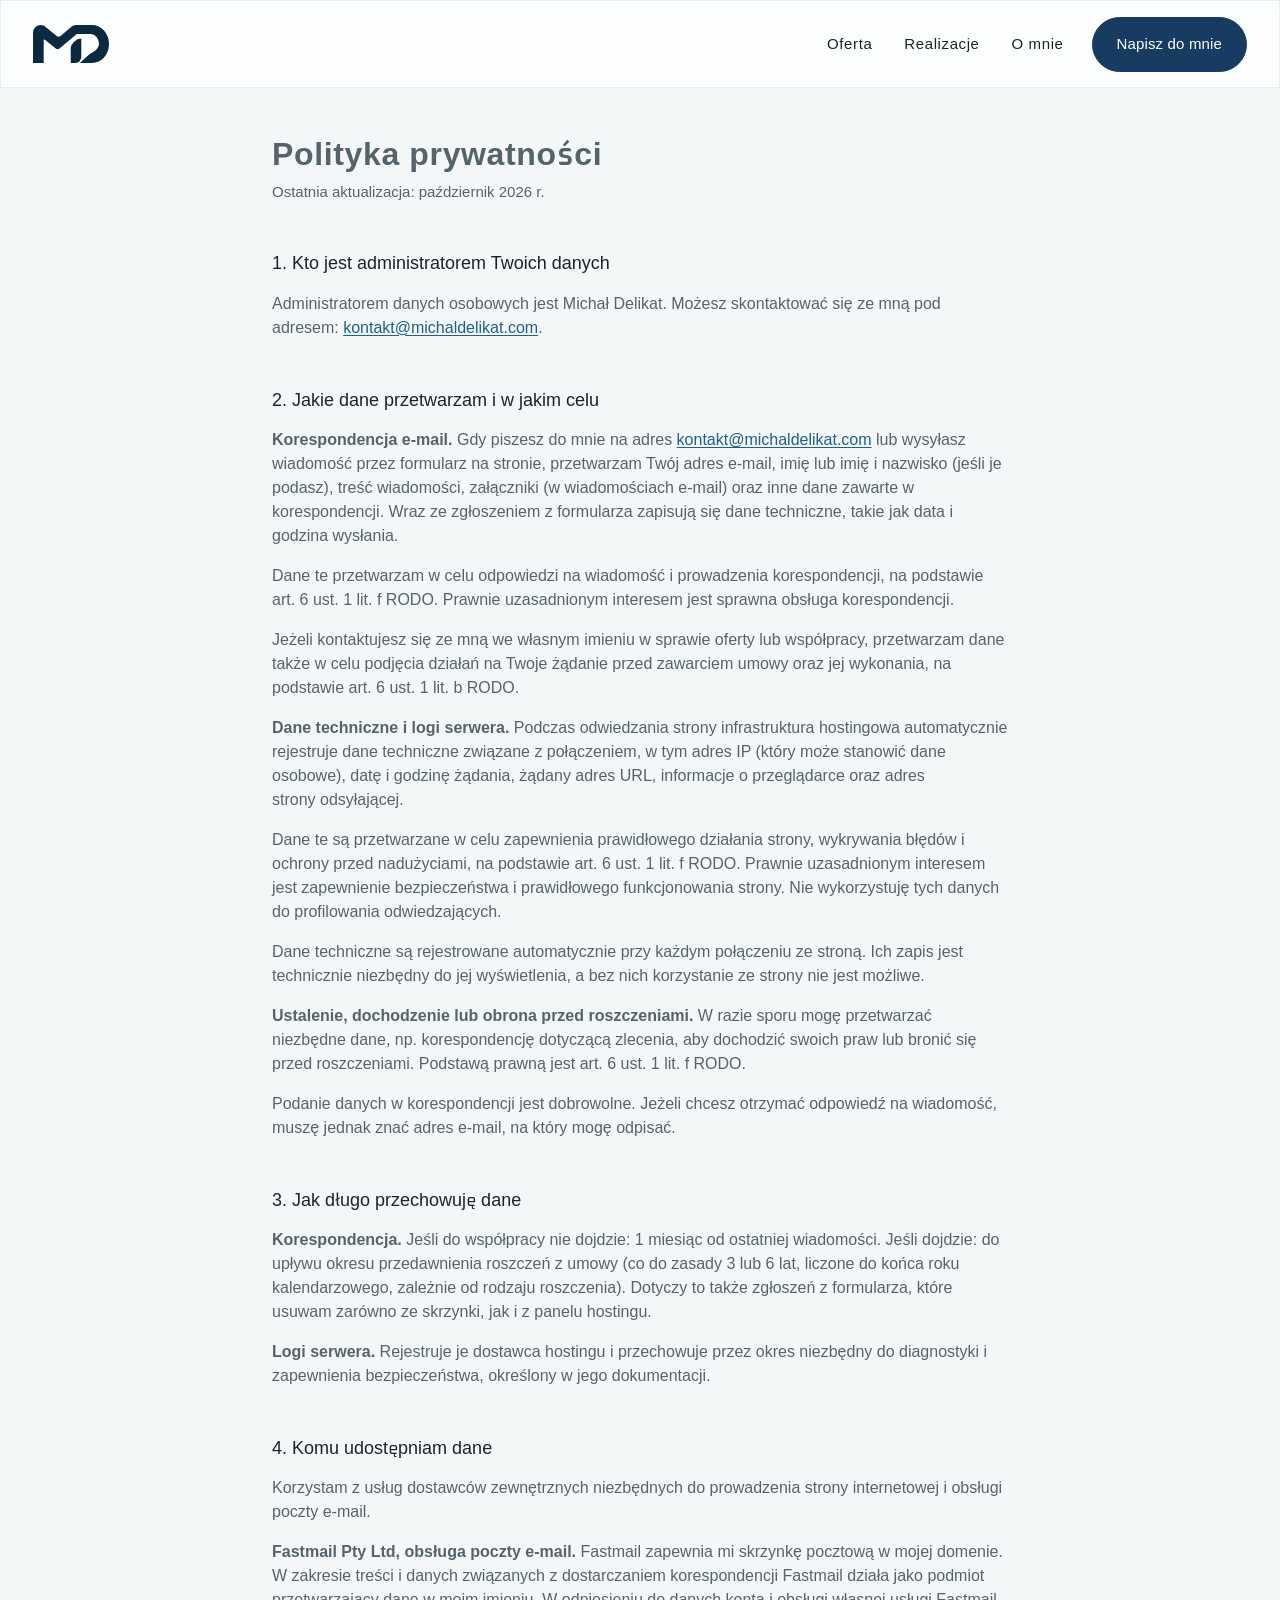
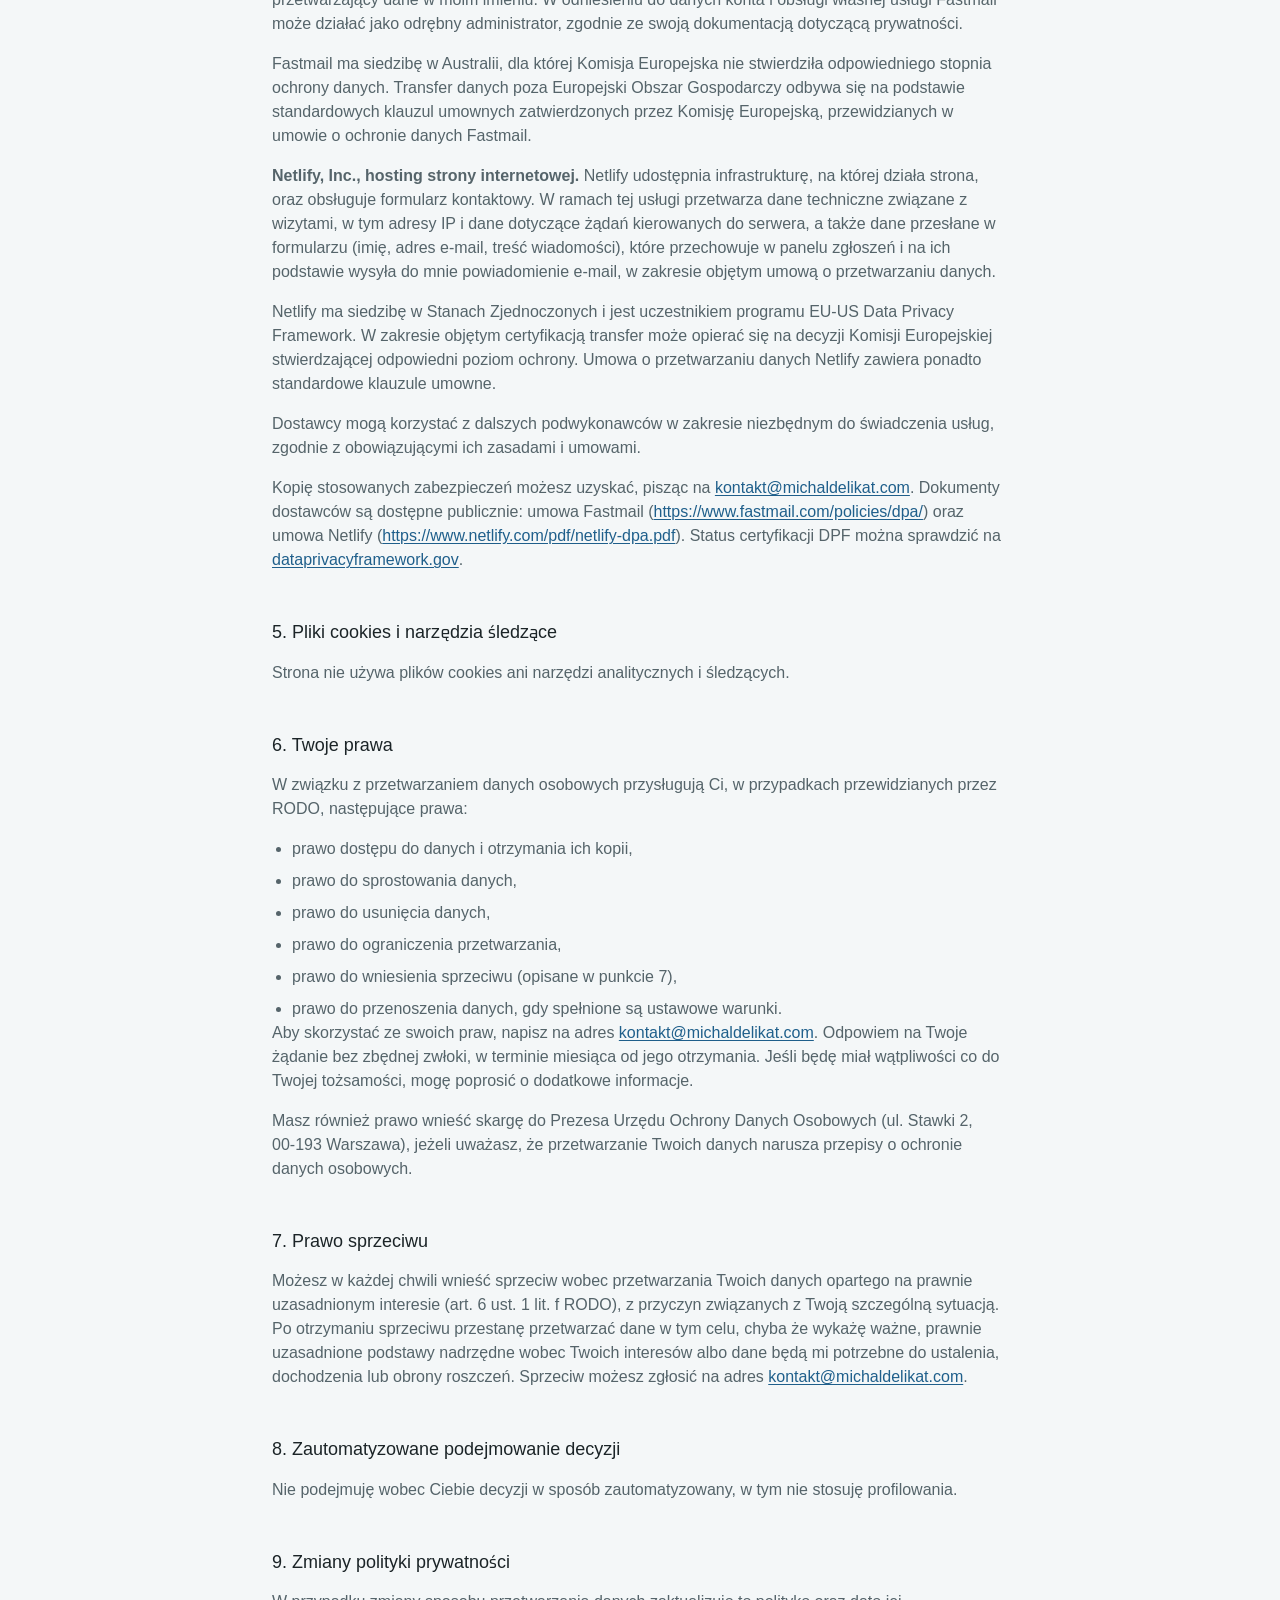
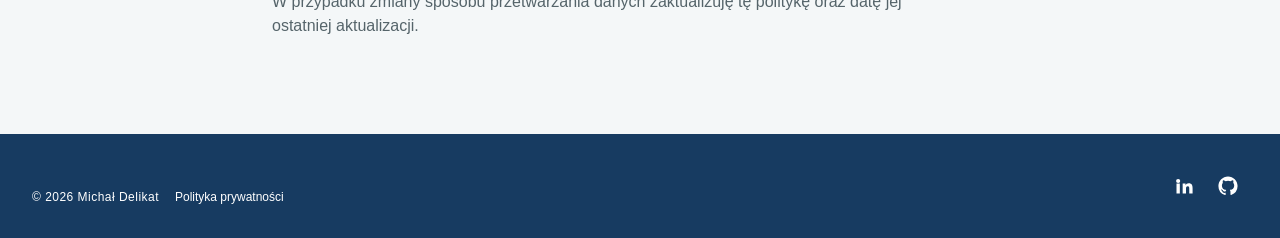
==== commit 8f8dc20b: "Optimization and new header" ====
--- a/polityka-prywatnosci/index.html
+++ b/polityka-prywatnosci/index.html
@@ -21,8 +21,1556 @@
         <meta property="og:site_name" content="Michał Delikat">
         <meta name="twitter:card" content="summary">
 
-        <link rel="stylesheet" href="../global.css">
-        <link rel="stylesheet" href="../styles.css">
+        <!-- Style inline ze źródeł global.css i styles.css -->
+        <style>
+/* ==========================================================================
+   GLOBAL.CSS — system stylu inspirowany maciekginalski.com
+   Mobile-first, bez zależności od frameworka.
+   Breakpointy: 768px (jedyny breakpoint strony źródłowej).
+   ========================================================================== */
+
+/* --------------------------------------------------------------------------
+   Fonty
+   Oxanium (nagłówki h1–h2 i logo) i Work Sans (h3 i treść)
+   hostowane lokalnie.
+   -------------------------------------------------------------------------- */
+
+@font-face {
+    font-family: "Oxanium";
+    font-style: normal;
+    font-weight: 400 600;
+    font-display: swap;
+    src: url("/fonts/oxanium-latin.woff2") format("woff2");
+    unicode-range: U+0000-00FF, U+0131, U+0152-0153, U+02BB-02BC, U+02C6, U+02DA, U+02DC, U+0304, U+0308, U+0329, U+2000-206F, U+20AC, U+2122, U+2191, U+2193, U+2212, U+2215, U+FEFF, U+FFFD;
+}
+
+@font-face {
+    font-family: "Oxanium";
+    font-style: normal;
+    font-weight: 400 600;
+    font-display: swap;
+    src: url("/fonts/oxanium-latin-ext.woff2") format("woff2");
+    unicode-range: U+0100-02BA, U+02BD-02C5, U+02C7-02CC, U+02CE-02D7, U+02DD-02FF, U+0304, U+0308, U+0329, U+1D00-1DBF, U+1E00-1E9F, U+1EF2-1EFF, U+2020, U+20A0-20AB, U+20AD-20C4, U+2113, U+2C60-2C7F, U+A720-A7FF;
+}
+
+@font-face {
+    font-family: "Work Sans";
+    font-style: normal;
+    font-weight: 400;
+    font-display: swap;
+    src: url("/fonts/worksans-latin.woff2") format("woff2");
+    unicode-range: U+0000-00FF, U+0131, U+0152-0153, U+02BB-02BC, U+02C6, U+02DA, U+02DC, U+0304, U+0308, U+0329, U+2000-206F, U+20AC, U+2122, U+2191, U+2193, U+2212, U+2215, U+FEFF, U+FFFD;
+}
+
+@font-face {
+    font-family: "Work Sans";
+    font-style: normal;
+    font-weight: 500;
+    font-display: swap;
+    src: url("/fonts/worksans-latin.woff2") format("woff2");
+    unicode-range: U+0000-00FF, U+0131, U+0152-0153, U+02BB-02BC, U+02C6, U+02DA, U+02DC, U+0304, U+0308, U+0329, U+2000-206F, U+20AC, U+2122, U+2191, U+2193, U+2212, U+2215, U+FEFF, U+FFFD;
+}
+
+@font-face {
+    font-family: "Work Sans";
+    font-style: normal;
+    font-weight: 700;
+    font-display: swap;
+    src: url("/fonts/worksans-latin.woff2") format("woff2");
+    unicode-range: U+0000-00FF, U+0131, U+0152-0153, U+02BB-02BC, U+02C6, U+02DA, U+02DC, U+0304, U+0308, U+0329, U+2000-206F, U+20AC, U+2122, U+2191, U+2193, U+2212, U+2215, U+FEFF, U+FFFD;
+}
+
+@font-face {
+    font-family: "Work Sans";
+    font-style: normal;
+    font-weight: 400;
+    font-display: swap;
+    src: url("/fonts/worksans-latin-ext.woff2") format("woff2");
+    unicode-range: U+0100-02BA, U+02BD-02C5, U+02C7-02CC, U+02CE-02D7, U+02DD-02FF, U+0304, U+0308, U+0329, U+1D00-1DBF, U+1E00-1E9F, U+1EF2-1EFF, U+2020, U+20A0-20AB, U+20AD-20C4, U+2113, U+2C60-2C7F, U+A720-A7FF;
+}
+
+@font-face {
+    font-family: "Work Sans";
+    font-style: normal;
+    font-weight: 500;
+    font-display: swap;
+    src: url("/fonts/worksans-latin-ext.woff2") format("woff2");
+    unicode-range: U+0100-02BA, U+02BD-02C5, U+02C7-02CC, U+02CE-02D7, U+02DD-02FF, U+0304, U+0308, U+0329, U+1D00-1DBF, U+1E00-1E9F, U+1EF2-1EFF, U+2020, U+20A0-20AB, U+20AD-20C4, U+2113, U+2C60-2C7F, U+A720-A7FF;
+}
+
+@font-face {
+    font-family: "Work Sans";
+    font-style: normal;
+    font-weight: 700;
+    font-display: swap;
+    src: url("/fonts/worksans-latin-ext.woff2") format("woff2");
+    unicode-range: U+0100-02BA, U+02BD-02C5, U+02C7-02CC, U+02CE-02D7, U+02DD-02FF, U+0304, U+0308, U+0329, U+1D00-1DBF, U+1E00-1E9F, U+1EF2-1EFF, U+2020, U+20A0-20AB, U+20AD-20C4, U+2113, U+2C60-2C7F, U+A720-A7FF;
+}
+
+/* --------------------------------------------------------------------------
+   1. Tokeny — jedno źródło prawdy
+   -------------------------------------------------------------------------- */
+
+:root {
+    /* Kolory */
+    --color-bg: #F4F7F8;
+    --color-surface: #FFFFFF;
+    --color-surface-soft: #E9EFF1;
+    --color-text: #1B2427;
+    --color-text-muted: #55646A;
+    --color-placeholder: #68777D;
+    --color-accent: #173B61;
+    --color-accent-hover: #0F2C4A;
+    --color-accent-soft: #E3ECF4;
+    --color-on-accent: #FFFFFF;
+    --color-link: #1F5F8B;
+    --color-dark: var(--color-accent);
+    --color-border: #D9E1E3;
+    --color-border-strong: #7D8B91;
+    --color-highlight: #C79A3B;
+    --color-focus: var(--color-link);
+    --section-muted: var(--color-accent-soft);
+
+    /* Typografia */
+    --font-body: "Work Sans", "Helvetica Neue", Arial, sans-serif; /* podstawowy sans-serif */
+    --font-display: "Oxanium", "Work Sans", "Helvetica Neue", Arial, sans-serif; /* nagłówki h1–h2 i logo */
+    --font-sans: var(--font-body); /* alias dla etykiet i nawigacji */
+
+    --text-xs: 0.75rem;               /* 12px — nawigacja, privacy policy */
+    --text-sm: 0.9375rem;             /* 15px — podtytuł logo */
+    --text-base: 1rem;                /* 16px — tekst bazowy, tytuły projektów */
+    --text-md: 1.125rem;              /* 18px — h3 (standaryzacja z 18.72px) */
+    --text-lg: 1.25rem;               /* 20px — bio */
+    --text-xl: 1.5rem;                /* 24px — h2 */
+    --text-2xl: 2rem;                 /* 32px — h1 */
+    --text-3xl: 2.5rem;               /* 40px — rezerwa dla większych nagłówków */
+
+    --weight-medium: 500;
+    --weight-bold: 700;
+
+    --leading-tight: 1.15;
+    --leading-snug: 1.35;
+    --leading-normal: 1.5;
+
+    --tracking-tight: 0.02em;
+    --tracking-normal: 0.03em;
+    --tracking-wide: 0.04em;
+    --tracking-wider: 0.07em;
+    --tracking-widest: 0.2em;
+
+    /* Odstępy — skala 4/8px */
+    --space-1: 0.25rem;               /* 4px */
+    --space-2: 0.5rem;                /* 8px */
+    --space-3: 0.75rem;               /* 12px */
+    --space-4: 1rem;                  /* 16px */
+    --space-6: 1.5rem;                /* 24px */
+    --space-8: 2rem;                  /* 32px */
+    --space-12: 3rem;                 /* 48px */
+    --space-16: 4rem;                 /* 64px */
+    --space-20: 5rem;                 /* 80px */
+    --space-24: 6rem;                 /* 96px */
+
+    /* Promienie */
+    --radius-none: 0;
+    --radius-button: 0.5rem;
+    --radius-field: 0.5rem;
+    --radius-card: 1rem;
+    --radius-full: 9999px;
+
+    /* Cienie — tylko subtelny cień kafli oferty */
+    --shadow-none: none;
+    --shadow-card: 0 8px 20px -8px color-mix(in srgb, var(--color-text) 10%, transparent);
+    --shadow-card-hover: 0 12px 24px -8px color-mix(in srgb, var(--color-text) 18%, transparent);
+
+    /* Obramowania */
+    --border-width-thin: 1px;
+    --border-width-thick: 2px;
+    --border-thin: var(--border-width-thin) solid var(--color-border);
+
+    /* Ruch */
+    --duration-swift: 250ms;
+    --duration-fast: 200ms;
+    --duration-base: 400ms;
+    --duration-slow: 800ms;
+    --duration-slower: 1000ms;
+    --ease-default: ease;
+    --ease-out: ease-out;
+
+    --transition-colors:
+        color var(--duration-base) var(--ease-default),
+        background-color var(--duration-base) var(--ease-default),
+        border-color var(--duration-base) var(--ease-default);
+    --transition-opacity: opacity var(--duration-base) var(--ease-default);
+    --transition-transform: transform var(--duration-swift) var(--ease-default);
+
+    /* Układ */
+    --container-max: 1300px;
+    --container-padding: 2rem;
+    --header-height: 5.5rem;
+    --section-space: 2rem;
+    --grid-row-gap: 4rem;
+    --grid-column-gap: 6rem;
+    --measure: 700px;
+    --about-image-width: 300px;
+
+    /* Breakpoint (tylko dokumentacja — media queries wymagają wartości literalnej):
+       --bp-md: 768px
+    */
+}
+
+/* --------------------------------------------------------------------------
+   2. Reset
+   -------------------------------------------------------------------------- */
+
+*,
+*::before,
+*::after {
+    box-sizing: border-box;
+}
+
+* {
+    margin: 0;
+    padding: 0;
+}
+
+html {
+    -webkit-text-size-adjust: 100%;
+    scroll-behavior: smooth;
+    scroll-padding-top: calc(var(--header-height) + var(--space-4));
+}
+
+body {
+    display: flex;
+    flex-direction: column;
+    min-height: 100vh;
+    min-height: var(--viewport-height, 100svh);
+    background-color: var(--color-bg);
+    color: var(--color-text);
+    font-family: var(--font-body);
+    font-size: var(--text-base);
+    font-weight: var(--weight-medium);
+    line-height: var(--leading-normal);
+    text-rendering: optimizeLegibility;
+    -webkit-font-smoothing: antialiased;
+}
+
+main {
+    flex: 1;
+}
+
+img,
+picture,
+svg,
+video,
+canvas {
+    display: block;
+    max-width: 100%;
+}
+
+img,
+video {
+    height: auto;
+}
+
+ul,
+ol {
+    list-style: none;
+}
+
+button,
+input,
+textarea,
+select {
+    font: inherit;
+    color: inherit;
+}
+
+button {
+    background: none;
+    border: 0;
+    cursor: pointer;
+}
+
+table {
+    border-collapse: collapse;
+    border-spacing: 0;
+}
+
+/* --------------------------------------------------------------------------
+   3. Typografia bazowa
+   -------------------------------------------------------------------------- */
+
+h1,
+h2 {
+    font-family: var(--font-display);
+    font-weight: 400;
+    line-height: var(--leading-tight);
+    text-wrap: balance;
+}
+
+h3,
+h4,
+h5,
+h6 {
+    font-family: var(--font-body);
+    font-weight: var(--weight-bold);
+    line-height: var(--leading-tight);
+    text-wrap: balance;
+}
+
+h1 {
+    font-size: var(--text-2xl);
+    font-weight: 600;
+    letter-spacing: -0.01em;
+    line-height: var(--leading-tight);
+}
+
+h2 {
+    font-size: var(--text-xl);
+    line-height: 1.2;
+}
+
+h3 {
+    font-size: var(--text-md);
+    font-weight: var(--weight-medium);
+    line-height: 1.25;
+    margin-block: var(--space-4) var(--space-2);
+}
+
+h4 {
+    font-size: var(--text-lg);
+}
+
+h5,
+h6 {
+    font-size: var(--text-base);
+}
+
+p {
+    line-height: var(--leading-normal);
+    text-wrap: pretty;
+}
+
+strong,
+b {
+    font-weight: var(--weight-bold);
+}
+
+small {
+    font-size: var(--text-xs);
+}
+
+/* --------------------------------------------------------------------------
+   4. Linki i stany interakcji
+   -------------------------------------------------------------------------- */
+
+a {
+    color: inherit;
+    text-decoration: none;
+    transition: color var(--duration-base) var(--ease-default);
+}
+
+a:hover {
+    color: var(--color-accent);
+}
+
+/* Link tekstowy w treści — zawsze widoczne podkreślenie */
+.link-underline {
+    display: inline-block;
+    color: var(--color-link);
+    text-decoration: underline;
+    text-underline-offset: 0.15em;
+}
+
+.link-underline:hover {
+    color: var(--color-accent);
+}
+
+:focus-visible {
+    outline: 2px solid var(--color-link);
+    outline-offset: 2px;
+}
+
+/* Strona źródłowa nie definiuje własnego ::selection — poniżej spójna decyzja systemowa */
+::selection {
+    background-color: var(--color-accent-soft);
+    color: var(--color-text);
+}
+
+/* --------------------------------------------------------------------------
+   5. Układ — kontenery, sekcje, siatki
+   -------------------------------------------------------------------------- */
+
+.container {
+    width: 100%;
+    max-width: var(--container-max);
+    margin-inline: auto;
+    padding-inline: var(--container-padding);
+}
+
+.section {
+    padding-block: var(--section-space);
+}
+
+.section-title {
+    margin-bottom: var(--space-12);
+    font-family: var(--font-display);
+    font-size: var(--text-xl);
+    font-weight: 400;
+    text-align: center;
+}
+
+.stack > * + * {
+    margin-block-start: var(--stack-gap, var(--space-4));
+}
+
+.grid {
+    display: grid;
+    grid-template-columns: 1fr;
+    gap: var(--grid-gap, var(--space-8));
+}
+
+/* --------------------------------------------------------------------------
+   6. Przyciski
+   Uwaga: strona źródłowa nie ma klasycznych przycisków — warianty są
+   standaryzacją opartą na typografii nawigacji.
+   -------------------------------------------------------------------------- */
+
+.btn {
+    display: inline-flex;
+    align-items: center;
+    justify-content: center;
+    gap: var(--space-2);
+    min-height: 55px;
+    padding: var(--space-3) var(--space-6);
+    border: var(--border-width-thin) solid transparent;
+    border-radius: var(--radius-full);
+    font-family: var(--font-body);
+    font-size: var(--text-sm);
+    font-weight: var(--weight-medium);
+    line-height: 1.2;
+    letter-spacing: 0.01em;
+    text-transform: none;
+    transition:
+        color var(--duration-fast) var(--ease-default),
+        background-color var(--duration-fast) var(--ease-default),
+        border-color var(--duration-fast) var(--ease-default);
+}
+
+.btn--primary {
+    background-color: var(--color-accent);
+    border-color: var(--color-accent);
+    color: var(--color-on-accent);
+}
+
+.btn--primary:hover {
+    background-color: var(--color-accent-hover);
+    border-color: var(--color-accent-hover);
+    color: var(--color-on-accent);
+}
+
+.btn--secondary {
+    background-color: var(--color-surface);
+    border-color: var(--color-border);
+    color: var(--color-text);
+}
+
+.btn--secondary:hover {
+    background-color: var(--color-accent);
+    border-color: var(--color-accent);
+    color: var(--color-on-accent);
+}
+
+.btn--ghost {
+    padding-inline: var(--space-2);
+    background-color: transparent;
+    color: var(--color-link);
+}
+
+.btn--ghost:hover {
+    color: var(--color-accent);
+}
+
+/* --------------------------------------------------------------------------
+   8. Nagłówek i nawigacja
+   -------------------------------------------------------------------------- */
+
+.site-header {
+    position: fixed;
+    inset-block-start: 0;
+    inset-inline-start: 0;
+    z-index: 999;
+    width: 100%;
+    height: auto;
+    padding: 0;
+    background-color: transparent;
+    color: var(--color-text);
+    transition:
+        background-color var(--duration-base) var(--ease-default),
+        color var(--duration-base) var(--ease-default);
+}
+
+.site-header__inner {
+    display: flex;
+    align-items: center;
+    justify-content: space-between;
+    width: 100%;
+    max-width: none;
+    height: auto;
+    margin-inline: 0;
+    padding-block: var(--space-3);
+    padding-inline: max(
+        var(--container-padding),
+        calc((100% - var(--container-max)) / 2 + var(--container-padding))
+    );
+    background-color: rgba(255, 255, 255, 0.82);
+    -webkit-backdrop-filter: blur(12px);
+    backdrop-filter: blur(12px);
+    border: var(--border-width-thin) solid rgba(11, 41, 64, 0.08);
+    border-radius: 0;
+    box-shadow: none;
+    transition: border-color 0.25s ease;
+}
+
+.site-logo {
+    display: inline-flex;
+    align-items: center;
+    gap: var(--space-3);
+    padding: 0;
+    color: inherit;
+}
+
+.site-logo__mark {
+    flex-shrink: 0;
+    width: auto;
+    height: 2.375rem;
+}
+
+.site-logo:hover {
+    color: inherit;
+}
+
+/* --------------------------------------------------------------------------
+   10. Stopka
+   -------------------------------------------------------------------------- */
+
+.site-footer {
+    width: 100%;
+    padding-block: var(--space-4);
+    background-color: var(--color-dark);
+    color: var(--color-on-accent);
+    font-family: var(--font-body);
+    text-align: center;
+}
+
+/* --------------------------------------------------------------------------
+   11. Ruch ograniczony preferencją użytkownika
+   -------------------------------------------------------------------------- */
+
+@media (prefers-reduced-motion: reduce) {
+    html {
+        scroll-behavior: auto;
+    }
+
+    *,
+    *::before,
+    *::after {
+        animation-duration: 0.01ms !important;
+        animation-iteration-count: 1 !important;
+        transition-duration: 0.01ms !important;
+        scroll-behavior: auto !important;
+    }
+}
+
+/* Tryb ciemny: strona źródłowa go nie ma, dlatego nie definiujemy
+   prefers-color-scheme. */
+
+
+/* ==========================================================================
+   STYLES.CSS — strona Michał Delikat
+   Bazuje na tokenach i komponentach z global.css / DESIGN.md.
+   ========================================================================== */
+
+/* --------------------------------------------------------------------------
+   Dostępność
+   -------------------------------------------------------------------------- */
+
+.skip-link {
+    position: fixed;
+    inset-block-start: var(--space-2);
+    inset-inline-start: var(--space-2);
+    z-index: 1100;
+    padding: var(--space-3) var(--space-4);
+    background-color: var(--color-accent);
+    color: var(--color-on-accent);
+    font-family: var(--font-sans);
+    font-size: var(--text-xs);
+    letter-spacing: var(--tracking-widest);
+    text-transform: uppercase;
+    transform: translateY(-200%);
+    transition: transform var(--duration-fast) var(--ease-default);
+}
+
+.skip-link:focus {
+    color: var(--color-on-accent);
+    transform: translateY(0);
+}
+
+/* --------------------------------------------------------------------------
+   Nagłówek
+   -------------------------------------------------------------------------- */
+
+site-header,
+site-footer {
+    display: block;
+}
+
+.site-header__inner {
+    flex-wrap: wrap;
+    min-height: var(--header-height);
+    row-gap: 0;
+    border-radius: 0;
+    transition: border-color 0.25s ease;
+}
+
+.site-header__actions {
+    display: flex;
+    align-items: center;
+    min-height: calc(var(--header-height) - (2 * var(--space-3)) - (2 * var(--border-width-thin)));
+    gap: var(--space-2);
+}
+
+.site-logo {
+    padding: 0;
+    line-height: 1;
+}
+
+.header-cta {
+    flex-shrink: 0;
+}
+
+.site-nav {
+    display: none;
+}
+
+.nav-list {
+    display: flex;
+    align-items: center;
+    gap: var(--space-2);
+}
+
+.nav-link {
+    display: inline-block;
+    padding: var(--space-2) var(--space-3);
+    font-family: var(--font-sans);
+    font-size: var(--text-sm);
+    letter-spacing: var(--tracking-wide);
+    transition: color var(--duration-fast) var(--ease-default);
+}
+
+.nav-link:hover {
+    color: var(--color-link);
+}
+
+.hamburger {
+    display: flex;
+    flex-direction: column;
+    justify-content: space-between;
+    width: 1.75rem;
+    height: 1.125rem;
+    padding: 0;
+    color: inherit;
+}
+
+.hamburger span {
+    display: block;
+    width: 100%;
+    height: 2px;
+    background-color: currentColor;
+    transform-origin: center;
+    translate: 0 0;
+    rotate: 0deg;
+    transition:
+        translate var(--duration-fast) var(--ease-default) var(--duration-fast),
+        rotate var(--duration-fast) var(--ease-default),
+        opacity 100ms var(--ease-default);
+}
+
+.site-header.is-open .hamburger span {
+    transition:
+        translate var(--duration-fast) var(--ease-default),
+        rotate var(--duration-fast) var(--ease-default) var(--duration-fast),
+        opacity 100ms var(--ease-default);
+}
+
+.site-header.is-open .hamburger span:nth-child(1) {
+    translate: 0 8px;
+    rotate: 45deg;
+}
+
+.site-header.is-open .hamburger span:nth-child(2) {
+    opacity: 0;
+}
+
+.site-header.is-open .hamburger span:nth-child(3) {
+    translate: 0 -8px;
+    rotate: -45deg;
+}
+
+.nav-mobile {
+    flex-basis: 100%;
+    width: 100%;
+    max-height: 0;
+    overflow: hidden;
+    opacity: 0;
+    visibility: hidden;
+    transition:
+        max-height var(--duration-fast) var(--ease-default),
+        opacity var(--duration-fast) var(--ease-default),
+        visibility 0s linear var(--duration-fast);
+}
+
+.site-header.is-open .nav-mobile {
+    max-height: 16rem;
+    opacity: 1;
+    visibility: visible;
+    transition:
+        max-height var(--duration-fast) var(--ease-default),
+        opacity var(--duration-fast) var(--ease-default),
+        visibility 0s;
+}
+
+.nav-mobile .nav-list {
+    flex-direction: column;
+    align-items: stretch;
+    gap: var(--space-1);
+    padding-block: var(--space-2) var(--space-3);
+    border-top: var(--border-width-thin) solid var(--color-border);
+    margin-block-start: var(--space-2);
+}
+
+.nav-mobile .nav-link {
+    display: block;
+    padding: var(--space-3);
+    font-size: var(--text-sm);
+    text-align: center;
+}
+
+.nav-mobile__cta {
+    width: calc(100% - 2 * var(--space-3));
+    margin: var(--space-2) var(--space-3) var(--space-3);
+    min-height: 3rem;
+}
+
+@media (max-width: 819px) {
+    .header-cta {
+        display: none;
+    }
+}
+
+@media (min-width: 820px) {
+    .site-nav {
+        display: flex;
+        align-items: center;
+        margin-inline-end: var(--space-2);
+    }
+
+    .hamburger,
+    .nav-mobile {
+        display: none;
+    }
+}
+
+/* --------------------------------------------------------------------------
+   Hero
+   -------------------------------------------------------------------------- */
+
+.page-hero {
+    position: relative;
+    display: flex;
+    align-items: stretch;
+    min-height: 100vh;
+    min-height: var(--viewport-height, 100svh);
+    padding-block:
+        calc(var(--header-height) + var(--space-12))
+        var(--space-16);
+}
+
+.page-hero::before {
+    content: "";
+    position: absolute;
+    inset: 0;
+    background-image:
+        linear-gradient(to right, rgba(11, 41, 64, 0.06) 1px, transparent 1px),
+        linear-gradient(to bottom, rgba(11, 41, 64, 0.06) 1px, transparent 1px);
+    background-size: var(--space-12) var(--space-12);
+    -webkit-mask-image: radial-gradient(ellipse 75% 65% at 50% 50%, #000 0%, #000 40%, transparent 80%);
+    mask-image: radial-gradient(ellipse 75% 65% at 50% 50%, #000 0%, #000 40%, transparent 80%);
+    pointer-events: none;
+}
+
+.page-hero__inner {
+    position: relative;
+    z-index: 1;
+    display: flex;
+    flex-direction: column;
+    align-items: center;
+    justify-content: center;
+    gap: var(--space-6);
+    text-align: center;
+}
+
+.page-hero__copy {
+    display: flex;
+    flex-direction: column;
+    align-items: center;
+    gap: var(--space-6);
+    max-width: 44rem;
+}
+
+.eyebrow {
+    display: flex;
+    align-items: center;
+    gap: var(--space-3);
+    font-family: var(--font-sans);
+    font-size: var(--text-xs);
+    letter-spacing: var(--tracking-widest);
+    line-height: 1.4;
+    text-transform: uppercase;
+    color: var(--color-text-muted);
+}
+
+.hero-title {
+    font-size: clamp(var(--text-2xl), 8vw, var(--text-3xl));
+    line-height: 1.15;
+    letter-spacing: -0.01em;
+    text-wrap: balance;
+}
+
+.hero-title span {
+    display: block;
+}
+
+.hero-lead {
+    max-width: 36rem;
+    color: var(--color-text-muted);
+    font-size: var(--text-lg);
+    line-height: var(--leading-normal);
+    letter-spacing: var(--tracking-normal);
+    text-wrap: pretty;
+}
+
+.hero-actions {
+    display: flex;
+    flex-wrap: wrap;
+    align-items: center;
+    justify-content: center;
+    gap: var(--space-4) var(--space-8);
+}
+
+/* --------------------------------------------------------------------------
+   Sekcje i nagłówki sekcji
+   -------------------------------------------------------------------------- */
+
+.section--lg {
+    padding-block: var(--space-24);
+}
+
+.section--bordered {
+    border-top: var(--border-width-thin) solid var(--color-border);
+}
+
+.section-head {
+    max-width: 46rem;
+    margin-inline: auto;
+    margin-bottom: var(--space-16);
+    text-align: center;
+}
+
+.section-head .eyebrow {
+    justify-content: center;
+    margin-bottom: var(--space-4);
+}
+
+.section-head .section-title {
+    margin-bottom: var(--space-4);
+}
+
+.section-intro {
+    max-width: 38rem;
+    margin-inline: auto;
+    font-size: var(--text-lg);
+    line-height: var(--leading-normal);
+    letter-spacing: var(--tracking-normal);
+    text-wrap: pretty;
+}
+
+.legal-page {
+    padding-block-start: calc(var(--header-height) + var(--space-12));
+}
+
+.legal {
+    max-width: 46rem;
+    margin-inline: auto;
+    color: var(--color-text-muted);
+}
+
+.legal__title {
+    margin-block-end: var(--space-2);
+    font-size: var(--text-2xl);
+    letter-spacing: var(--tracking-tight);
+}
+
+.legal h2 {
+    margin-block: var(--space-12) var(--space-4);
+    color: var(--color-text);
+    font-size: var(--text-md);
+    line-height: var(--leading-snug);
+}
+
+.legal h2:first-child {
+    margin-block-start: 0;
+}
+
+.legal p,
+.legal li {
+    line-height: var(--leading-normal);
+    text-wrap: pretty;
+}
+
+.legal p + p {
+    margin-block-start: var(--space-4);
+}
+
+.legal ul {
+    display: grid;
+    gap: var(--space-2);
+    margin-block-start: var(--space-4);
+    padding-inline-start: 1.25em;
+    list-style: disc;
+}
+
+.legal a {
+    color: var(--color-link);
+    text-decoration: underline;
+    text-underline-offset: 0.15em;
+}
+
+.legal a:hover {
+    color: var(--color-accent);
+}
+
+.legal__updated {
+    margin-block-start: var(--space-2);
+    font-size: var(--text-sm);
+}
+
+/* --------------------------------------------------------------------------
+   Oferta — sama lista nazw usług
+   -------------------------------------------------------------------------- */
+
+.section--dark {
+    background-color: var(--color-dark);
+}
+
+.section--dark .section-title {
+    color: var(--color-on-accent);
+}
+
+.section--dark .card {
+    background-color: rgba(255, 255, 255, 0.06);
+    border: 1px solid rgba(255, 255, 255, 0.16);
+    color: var(--section-muted);
+}
+
+.section--dark .card h3 {
+    color: #fff;
+}
+
+.section--dark .card svg {
+    color: #fff;
+}
+
+.section--dark .card .service-desc {
+    color: var(--section-muted);
+}
+
+.service-list {
+    display: grid;
+    grid-template-columns: 1fr;
+    gap: 1.25rem;
+    width: 100%;
+}
+
+.service-list--names li {
+    display: flex;
+    align-items: stretch;
+    justify-content: flex-start;
+    padding: 1.5rem 1.75rem;
+    background-color: var(--color-surface);
+    border: var(--border-width-thin) solid var(--color-border);
+    border-radius: var(--radius-card);
+    text-align: left;
+}
+
+.service-copy {
+    display: flex;
+    flex-direction: column;
+    gap: var(--space-2);
+    width: 100%;
+}
+
+.service-head {
+    display: flex;
+    align-items: center;
+    gap: var(--space-2);
+}
+
+.service-icon {
+    display: block;
+    flex-shrink: 0;
+    width: 1.25rem;
+    height: 1.25rem;
+    color: var(--color-text);
+}
+
+.service-icon svg {
+    width: 100%;
+    height: 100%;
+}
+
+.service-desc {
+    color: var(--color-text-muted);
+    font-size: 1rem;
+    line-height: 1.6;
+}
+
+.service-name {
+    margin: 0;
+    font-size: var(--text-md);
+    font-weight: var(--weight-medium);
+    line-height: 1.3;
+}
+
+@media (min-width: 768px) {
+    .service-list {
+        grid-template-columns: repeat(2, minmax(0, 1fr));
+        gap: 1.25rem;
+    }
+
+    .service-list--names li {
+        padding: 1.5rem 1.75rem;
+    }
+
+    .service-icon {
+        width: 1.5rem;
+        height: 1.5rem;
+    }
+
+
+    .service-name {
+        font-size: var(--text-lg);
+    }
+}
+
+/* --------------------------------------------------------------------------
+   Realizacje
+   -------------------------------------------------------------------------- */
+
+.work-card {
+    display: grid;
+    gap: var(--space-8);
+    color: inherit;
+}
+
+.work-card + .work-card {
+    margin-top: var(--space-24);
+}
+
+.work-card__visual {
+    position: relative;
+    overflow: hidden;
+    aspect-ratio: 4 / 5;
+    background-color: var(--color-surface);
+    border: var(--border-width-thin) solid var(--color-border);
+}
+
+.work-card__visual img {
+    width: 100%;
+    height: 100%;
+    object-fit: cover;
+    object-position: top center;
+}
+
+.work-card__figure {
+    display: grid;
+    gap: var(--space-2);
+}
+
+.work-card__credit {
+    font-size: var(--text-xs);
+    color: var(--color-text-muted);
+    text-align: center;
+}
+
+
+
+.work-card__info {
+    display: flex;
+    flex-direction: column;
+    align-items: flex-start;
+    gap: var(--space-4);
+}
+
+
+.work-card__title {
+    font-family: var(--font-body);
+    font-size: clamp(var(--text-xl), 3.2vw, var(--text-3xl));
+    font-weight: var(--weight-medium);
+    line-height: 1.05;
+    letter-spacing: var(--tracking-tight);
+}
+
+.work-card__desc {
+    max-width: 34rem;
+    font-size: var(--text-base);
+    line-height: var(--leading-normal);
+}
+
+.work-card__meta {
+    display: grid;
+    grid-template-columns: 1fr 1fr;
+    gap: var(--space-6);
+    width: 100%;
+    margin-top: var(--space-2);
+    padding-top: var(--space-4);
+    border-top: var(--border-width-thin) solid var(--color-border);
+}
+
+.work-card__meta dt {
+    margin-bottom: var(--space-1);
+    font-family: var(--font-sans);
+    font-size: var(--text-xs);
+    letter-spacing: var(--tracking-widest);
+    text-transform: uppercase;
+    color: var(--color-text-muted);
+}
+
+.work-card__meta dd {
+    font-size: var(--text-base);
+    line-height: 1.4;
+}
+
+.work-card .btn {
+    margin-top: var(--space-2);
+}
+
+/* --------------------------------------------------------------------------
+   O mnie
+   -------------------------------------------------------------------------- */
+
+#o-mnie {
+    background-color: var(--color-surface);
+}
+
+.about-section .section-title {
+    margin-bottom: var(--space-8);
+}
+
+.about {
+    max-width: 66ch;
+    margin-inline: auto;
+    text-align: left;
+}
+
+.about-body {
+    color: var(--color-text-muted);
+    font-size: var(--text-base);
+    line-height: 1.7;
+    text-wrap: pretty;
+}
+
+.about-body a {
+    color: var(--color-link);
+    text-decoration: underline;
+    text-underline-offset: 0.15em;
+}
+
+.about-body a:hover {
+    color: var(--color-accent);
+}
+
+.about__media {
+    margin: 0;
+}
+
+.about__media img {
+    display: block;
+    width: 100%;
+    aspect-ratio: 4 / 5;
+    object-fit: cover;
+    border: var(--border-width-thin) solid var(--color-border);
+    border-radius: var(--radius-card);
+}
+
+/* Wariant ze zdjęciem — aktywowany klasą .about--with-photo */
+
+.about--with-photo {
+    display: flex;
+    flex-direction: column;
+    gap: var(--space-6);
+}
+
+.about--with-photo .about__media {
+    order: -1;
+    width: 100%;
+    max-width: 20rem;
+    margin-inline: auto;
+}
+
+@media (min-width: 768px) {
+    .about--with-photo {
+        display: grid;
+        grid-template-columns: minmax(0, 1fr) minmax(12rem, 18rem);
+        align-items: start;
+        gap: var(--space-8);
+    }
+
+    .about--with-photo .about__media {
+        order: 0;
+        max-width: none;
+        margin-inline: 0;
+    }
+}
+
+/* --------------------------------------------------------------------------
+   Kontakt
+   -------------------------------------------------------------------------- */
+
+.contact {
+    padding-block: var(--space-24);
+    border-top: var(--border-width-thin) solid var(--color-border);
+    text-align: center;
+}
+
+.contact .section-title {
+    margin-bottom: var(--space-4);
+}
+
+.contact__intro {
+    max-width: 38rem;
+    margin-inline: auto;
+    margin-bottom: var(--space-8);
+    color: var(--color-text-muted);
+    font-size: var(--text-base);
+    line-height: var(--leading-normal);
+}
+
+.contact__email {
+    margin-top: var(--space-8);
+    margin-bottom: var(--space-2);
+    font-size: clamp(var(--text-lg), 3vw, var(--text-xl));
+    font-weight: var(--weight-medium);
+    letter-spacing: var(--tracking-tight);
+    -webkit-user-select: text;
+    user-select: text;
+}
+
+.contact__email-inner {
+    position: relative;
+    display: inline-flex;
+    flex-direction: column;
+    align-items: center;
+    max-width: 100%;
+    gap: var(--space-2);
+}
+
+.contact__email-link {
+    max-width: 100%;
+    min-width: 0;
+    color: inherit;
+    overflow-wrap: anywhere;
+}
+
+.copy-mail {
+    display: inline-flex;
+    align-items: center;
+    justify-content: center;
+    min-height: 24px;
+    padding: 0;
+    color: var(--color-text-muted);
+    font-family: var(--font-sans);
+    font-size: 14px;
+    letter-spacing: var(--tracking-widest);
+    text-transform: uppercase;
+    transition: color var(--duration-fast) var(--ease-default);
+}
+
+.copy-mail:hover {
+    color: var(--color-link);
+}
+
+.copy-mail__status {
+    position: absolute;
+    top: calc(100% + var(--space-2));
+    left: 50%;
+    transform: translateX(-50%);
+    color: var(--color-link);
+    font-family: var(--font-sans);
+    font-size: var(--text-xs);
+    letter-spacing: var(--tracking-wide);
+    line-height: 1.2;
+    white-space: nowrap;
+    pointer-events: none;
+}
+
+@media (min-width: 768px) {
+    .contact__email-inner {
+        flex-direction: row;
+    }
+
+    .copy-mail__status {
+        top: 50%;
+        bottom: auto;
+        left: calc(100% + var(--space-3));
+        transform: translateY(-50%);
+    }
+}
+
+/* Formularz kontaktowy */
+
+.contact-form {
+    position: relative;
+    max-width: 42rem;
+    margin-inline: auto;
+    text-align: left;
+}
+
+.contact-form__honeypot {
+    position: absolute;
+    left: -9999px;
+    width: 1px;
+    height: 1px;
+    overflow: hidden;
+}
+
+.contact-form__grid {
+    display: grid;
+    grid-template-columns: 1fr;
+    gap: 1.25rem;
+    margin-bottom: 1.25rem;
+}
+
+.contact-form__field {
+    display: flex;
+    flex-direction: column;
+    gap: var(--space-2);
+}
+
+.contact-form__label {
+    font-size: var(--text-sm);
+    font-weight: var(--weight-medium);
+    color: var(--color-text);
+}
+
+.contact-form__input {
+    width: 100%;
+    min-height: 3rem;
+    padding: var(--space-3) var(--space-4);
+    background-color: var(--color-surface);
+    border: var(--border-width-thin) solid var(--color-border-strong);
+    border-radius: var(--radius-field);
+    color: var(--color-text);
+    font-size: var(--text-base);
+    line-height: var(--leading-normal);
+    transition: border-color var(--duration-fast) var(--ease-default);
+}
+
+.contact-form__input::placeholder {
+    color: var(--color-placeholder);
+    opacity: 1;
+}
+
+.contact-form__input:focus-visible {
+    border-color: var(--color-link);
+}
+
+.contact-form__textarea {
+    min-height: 10rem;
+    resize: vertical;
+}
+
+.contact-form__actions {
+    display: flex;
+    flex-wrap: wrap;
+    align-items: flex-start;
+    gap: var(--space-3) var(--space-4);
+    margin-top: var(--space-8);
+}
+
+.contact-form__submit {
+    width: 100%;
+}
+
+.contact-form__submit:disabled {
+    opacity: 0.7;
+    cursor: not-allowed;
+}
+
+.contact-form__consent {
+    margin-top: var(--space-4);
+    color: var(--color-text-muted);
+    font-size: 0.875rem;
+    line-height: var(--leading-normal);
+}
+
+.contact-form__status {
+    flex: 1 1 14rem;
+    font-size: var(--text-sm);
+    line-height: var(--leading-normal);
+}
+
+.contact-form__status:empty {
+    display: none;
+}
+
+.contact-form__status--success {
+    color: var(--color-accent);
+    font-weight: var(--weight-medium);
+}
+
+.contact-form__status--error {
+    padding: var(--space-3) var(--space-4);
+    background-color: var(--color-accent-soft);
+    border-left: 2px solid var(--color-accent);
+    color: var(--color-text);
+}
+
+.contact-form__status--error a {
+    color: var(--color-link);
+    text-decoration: underline;
+    text-underline-offset: 0.15em;
+}
+
+/* --------------------------------------------------------------------------
+   Stopka
+   -------------------------------------------------------------------------- */
+
+.site-footer {
+    padding-block: var(--space-8);
+    background-color: var(--color-dark);
+    color: var(--color-on-accent);
+    text-align: left;
+}
+
+.footer__inner {
+    display: flex;
+    flex-direction: column;
+    align-items: flex-start;
+    gap: var(--space-6);
+}
+
+.footer__meta {
+    display: flex;
+    flex-wrap: wrap;
+    align-items: center;
+    gap: var(--space-2) var(--space-4);
+}
+
+.footer__nav-link {
+    color: var(--color-on-accent);
+    font-size: var(--text-xs);
+    transition: color var(--duration-fast) var(--ease-default);
+}
+
+.footer__nav-link:hover {
+    color: var(--color-accent-soft);
+}
+
+.footer__copy {
+    font-family: var(--font-body);
+    font-size: var(--text-xs);
+    letter-spacing: var(--tracking-wide);
+    line-height: var(--leading-normal);
+}
+
+.footer__links {
+    display: flex;
+    gap: var(--space-3);
+}
+
+.footer__link {
+    display: inline-flex;
+    align-items: center;
+    justify-content: center;
+    width: 2.5rem;
+    height: 2.5rem;
+    margin-inline-start: -0.5rem;
+    color: var(--color-on-accent);
+    transition: color var(--duration-fast) var(--ease-default);
+}
+
+.footer__link svg {
+    width: 1.25rem;
+    height: 1.25rem;
+}
+
+.footer__link:hover {
+    color: var(--color-accent-soft);
+}
+
+@media (max-width: 767px) {
+    .footer__links {
+        order: -1;
+        align-self: flex-end;
+    }
+}
+
+@media (min-width: 768px) {
+    .footer__inner {
+        flex-direction: row;
+        align-items: flex-end;
+        justify-content: space-between;
+    }
+}
+
+
+/* --------------------------------------------------------------------------
+   Desktop — jedyny breakpoint systemu
+   -------------------------------------------------------------------------- */
+
+@media (min-width: 768px) {
+    .page-hero {
+        padding-block:
+            calc(var(--header-height) + var(--space-16))
+            var(--space-20);
+    }
+
+
+
+    .work-card {
+        grid-template-columns: minmax(0, 1fr) minmax(0, 1fr);
+        gap: var(--space-16);
+        align-items: center;
+    }
+
+    .work-card--reverse .work-card__figure {
+        order: 2;
+    }
+
+    .work-card--reverse .work-card__info {
+        order: 1;
+    }
+
+    .contact-form__grid {
+        grid-template-columns: repeat(2, minmax(0, 1fr));
+    }
+
+    .contact-form__submit {
+        width: auto;
+    }
+}
+        </style>
 
         <script src="../script.js" defer></script>
     </head>
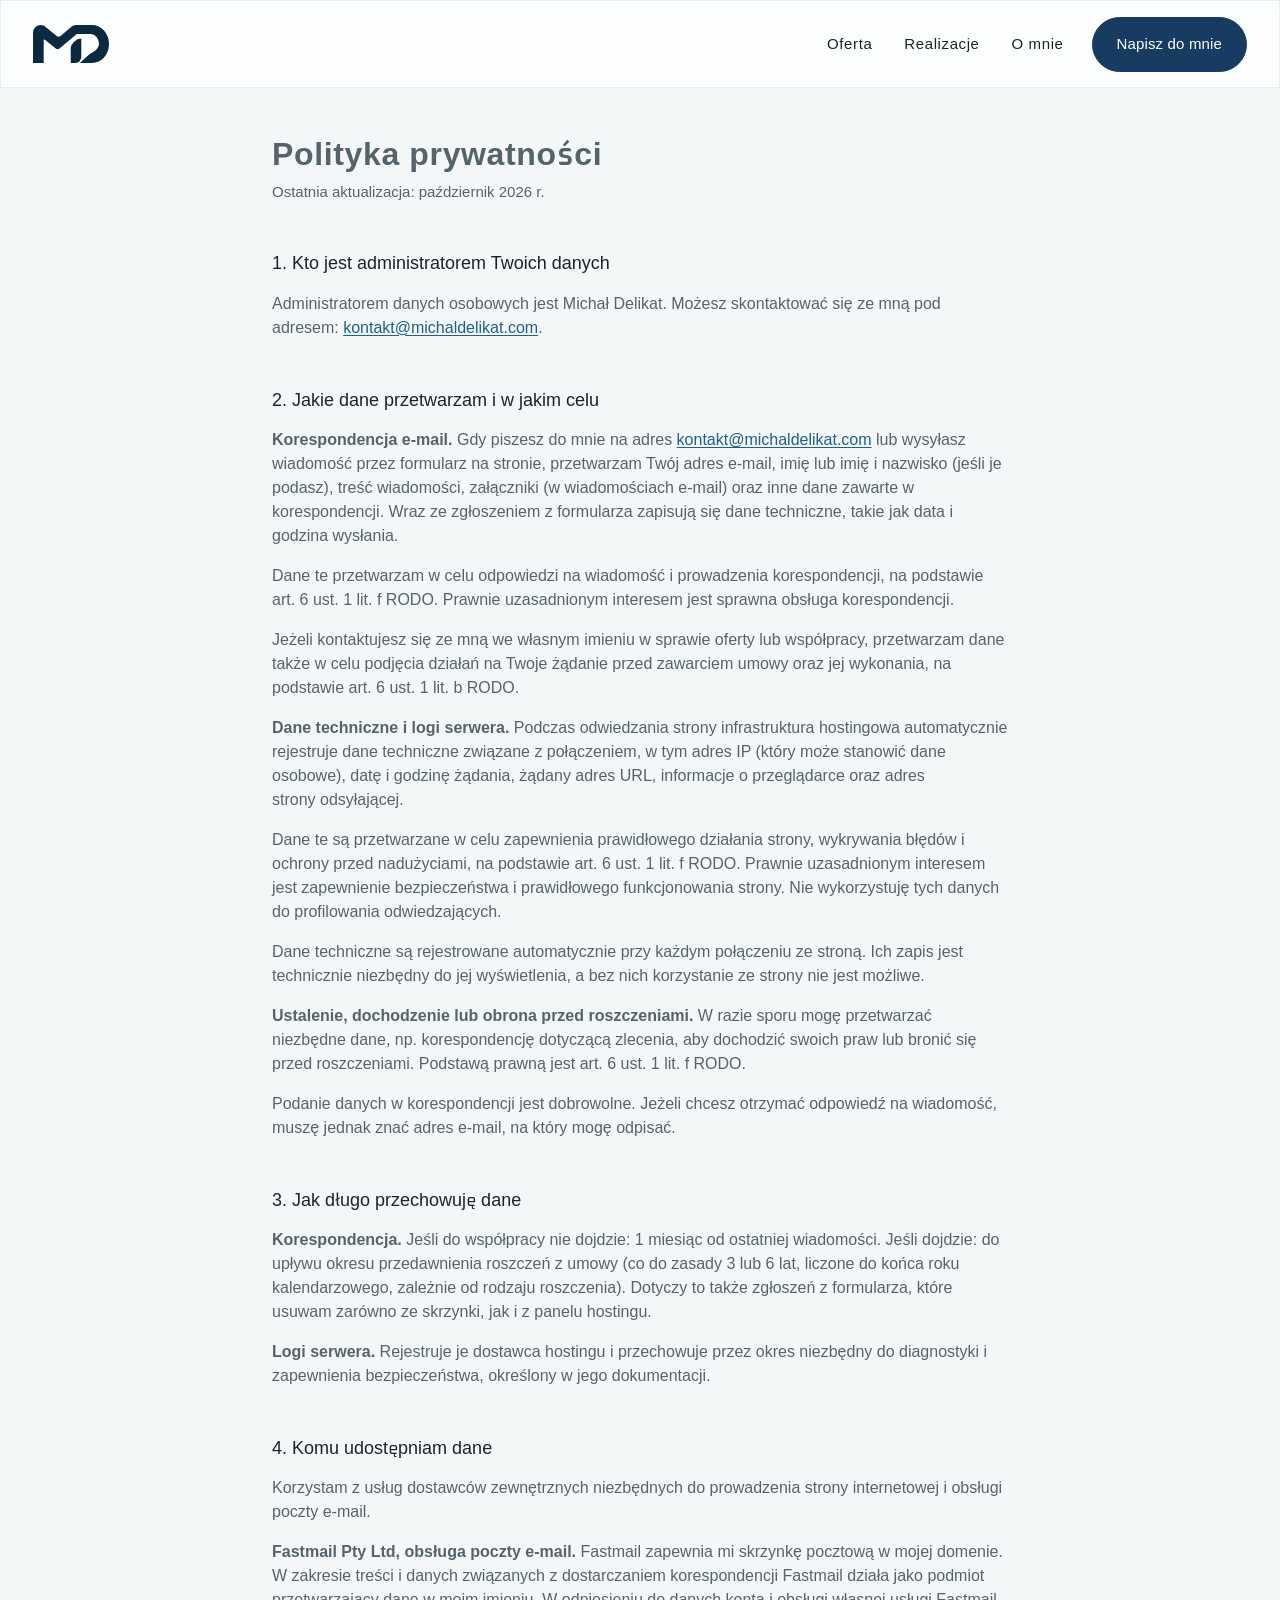
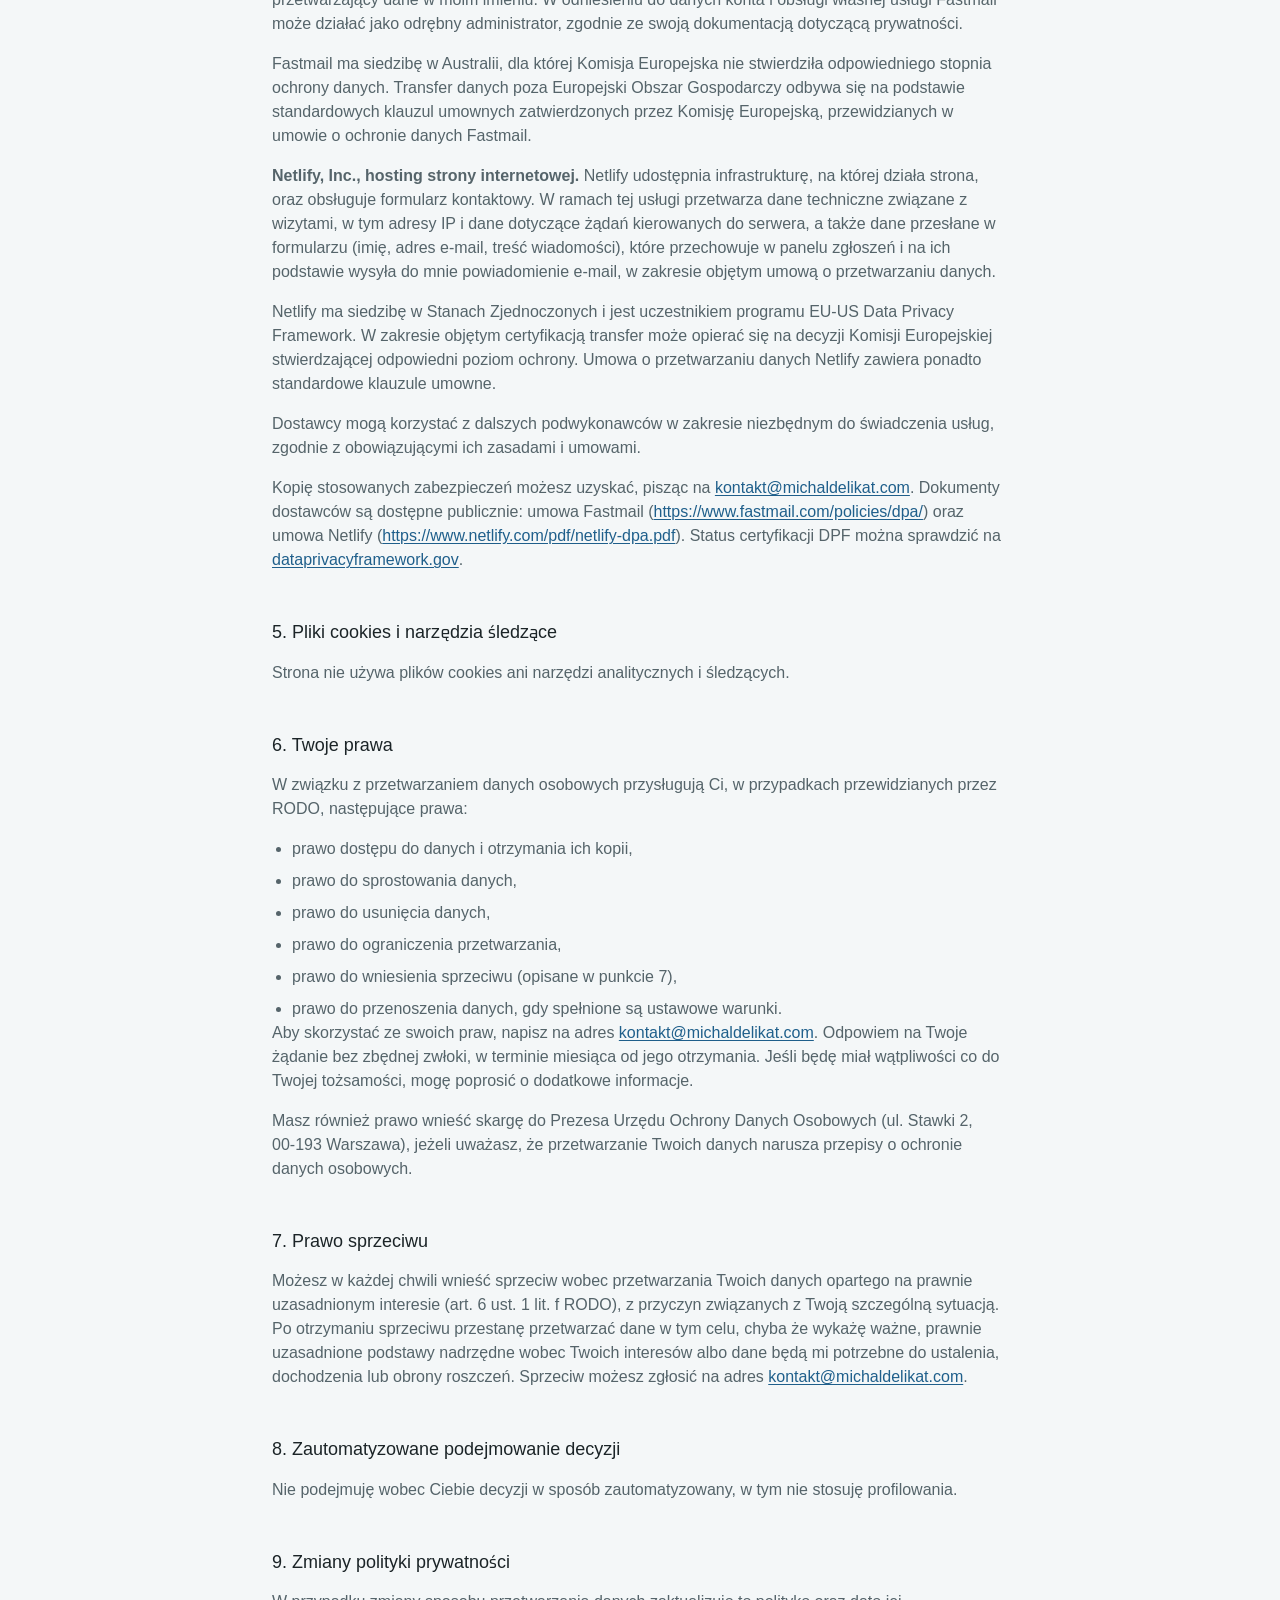
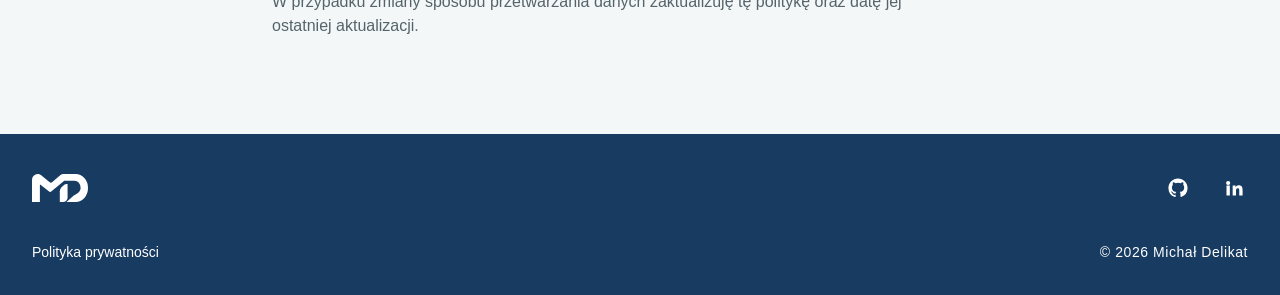
==== commit 7a02e7d7: "Footer redesign" ====
--- a/polityka-prywatnosci/index.html
+++ b/polityka-prywatnosci/index.html
@@ -21,1556 +21,9 @@
         <meta property="og:site_name" content="Michał Delikat">
         <meta name="twitter:card" content="summary">
 
-        <!-- Style inline ze źródeł global.css i styles.css -->
-        <style>
-/* ==========================================================================
-   GLOBAL.CSS — system stylu inspirowany maciekginalski.com
-   Mobile-first, bez zależności od frameworka.
-   Breakpointy: 768px (jedyny breakpoint strony źródłowej).
-   ========================================================================== */
-
-/* --------------------------------------------------------------------------
-   Fonty
-   Oxanium (nagłówki h1–h2 i logo) i Work Sans (h3 i treść)
-   hostowane lokalnie.
-   -------------------------------------------------------------------------- */
-
-@font-face {
-    font-family: "Oxanium";
-    font-style: normal;
-    font-weight: 400 600;
-    font-display: swap;
-    src: url("/fonts/oxanium-latin.woff2") format("woff2");
-    unicode-range: U+0000-00FF, U+0131, U+0152-0153, U+02BB-02BC, U+02C6, U+02DA, U+02DC, U+0304, U+0308, U+0329, U+2000-206F, U+20AC, U+2122, U+2191, U+2193, U+2212, U+2215, U+FEFF, U+FFFD;
-}
-
-@font-face {
-    font-family: "Oxanium";
-    font-style: normal;
-    font-weight: 400 600;
-    font-display: swap;
-    src: url("/fonts/oxanium-latin-ext.woff2") format("woff2");
-    unicode-range: U+0100-02BA, U+02BD-02C5, U+02C7-02CC, U+02CE-02D7, U+02DD-02FF, U+0304, U+0308, U+0329, U+1D00-1DBF, U+1E00-1E9F, U+1EF2-1EFF, U+2020, U+20A0-20AB, U+20AD-20C4, U+2113, U+2C60-2C7F, U+A720-A7FF;
-}
-
-@font-face {
-    font-family: "Work Sans";
-    font-style: normal;
-    font-weight: 400;
-    font-display: swap;
-    src: url("/fonts/worksans-latin.woff2") format("woff2");
-    unicode-range: U+0000-00FF, U+0131, U+0152-0153, U+02BB-02BC, U+02C6, U+02DA, U+02DC, U+0304, U+0308, U+0329, U+2000-206F, U+20AC, U+2122, U+2191, U+2193, U+2212, U+2215, U+FEFF, U+FFFD;
-}
-
-@font-face {
-    font-family: "Work Sans";
-    font-style: normal;
-    font-weight: 500;
-    font-display: swap;
-    src: url("/fonts/worksans-latin.woff2") format("woff2");
-    unicode-range: U+0000-00FF, U+0131, U+0152-0153, U+02BB-02BC, U+02C6, U+02DA, U+02DC, U+0304, U+0308, U+0329, U+2000-206F, U+20AC, U+2122, U+2191, U+2193, U+2212, U+2215, U+FEFF, U+FFFD;
-}
-
-@font-face {
-    font-family: "Work Sans";
-    font-style: normal;
-    font-weight: 700;
-    font-display: swap;
-    src: url("/fonts/worksans-latin.woff2") format("woff2");
-    unicode-range: U+0000-00FF, U+0131, U+0152-0153, U+02BB-02BC, U+02C6, U+02DA, U+02DC, U+0304, U+0308, U+0329, U+2000-206F, U+20AC, U+2122, U+2191, U+2193, U+2212, U+2215, U+FEFF, U+FFFD;
-}
-
-@font-face {
-    font-family: "Work Sans";
-    font-style: normal;
-    font-weight: 400;
-    font-display: swap;
-    src: url("/fonts/worksans-latin-ext.woff2") format("woff2");
-    unicode-range: U+0100-02BA, U+02BD-02C5, U+02C7-02CC, U+02CE-02D7, U+02DD-02FF, U+0304, U+0308, U+0329, U+1D00-1DBF, U+1E00-1E9F, U+1EF2-1EFF, U+2020, U+20A0-20AB, U+20AD-20C4, U+2113, U+2C60-2C7F, U+A720-A7FF;
-}
-
-@font-face {
-    font-family: "Work Sans";
-    font-style: normal;
-    font-weight: 500;
-    font-display: swap;
-    src: url("/fonts/worksans-latin-ext.woff2") format("woff2");
-    unicode-range: U+0100-02BA, U+02BD-02C5, U+02C7-02CC, U+02CE-02D7, U+02DD-02FF, U+0304, U+0308, U+0329, U+1D00-1DBF, U+1E00-1E9F, U+1EF2-1EFF, U+2020, U+20A0-20AB, U+20AD-20C4, U+2113, U+2C60-2C7F, U+A720-A7FF;
-}
-
-@font-face {
-    font-family: "Work Sans";
-    font-style: normal;
-    font-weight: 700;
-    font-display: swap;
-    src: url("/fonts/worksans-latin-ext.woff2") format("woff2");
-    unicode-range: U+0100-02BA, U+02BD-02C5, U+02C7-02CC, U+02CE-02D7, U+02DD-02FF, U+0304, U+0308, U+0329, U+1D00-1DBF, U+1E00-1E9F, U+1EF2-1EFF, U+2020, U+20A0-20AB, U+20AD-20C4, U+2113, U+2C60-2C7F, U+A720-A7FF;
-}
-
-/* --------------------------------------------------------------------------
-   1. Tokeny — jedno źródło prawdy
-   -------------------------------------------------------------------------- */
-
-:root {
-    /* Kolory */
-    --color-bg: #F4F7F8;
-    --color-surface: #FFFFFF;
-    --color-surface-soft: #E9EFF1;
-    --color-text: #1B2427;
-    --color-text-muted: #55646A;
-    --color-placeholder: #68777D;
-    --color-accent: #173B61;
-    --color-accent-hover: #0F2C4A;
-    --color-accent-soft: #E3ECF4;
-    --color-on-accent: #FFFFFF;
-    --color-link: #1F5F8B;
-    --color-dark: var(--color-accent);
-    --color-border: #D9E1E3;
-    --color-border-strong: #7D8B91;
-    --color-highlight: #C79A3B;
-    --color-focus: var(--color-link);
-    --section-muted: var(--color-accent-soft);
-
-    /* Typografia */
-    --font-body: "Work Sans", "Helvetica Neue", Arial, sans-serif; /* podstawowy sans-serif */
-    --font-display: "Oxanium", "Work Sans", "Helvetica Neue", Arial, sans-serif; /* nagłówki h1–h2 i logo */
-    --font-sans: var(--font-body); /* alias dla etykiet i nawigacji */
-
-    --text-xs: 0.75rem;               /* 12px — nawigacja, privacy policy */
-    --text-sm: 0.9375rem;             /* 15px — podtytuł logo */
-    --text-base: 1rem;                /* 16px — tekst bazowy, tytuły projektów */
-    --text-md: 1.125rem;              /* 18px — h3 (standaryzacja z 18.72px) */
-    --text-lg: 1.25rem;               /* 20px — bio */
-    --text-xl: 1.5rem;                /* 24px — h2 */
-    --text-2xl: 2rem;                 /* 32px — h1 */
-    --text-3xl: 2.5rem;               /* 40px — rezerwa dla większych nagłówków */
-
-    --weight-medium: 500;
-    --weight-bold: 700;
-
-    --leading-tight: 1.15;
-    --leading-snug: 1.35;
-    --leading-normal: 1.5;
-
-    --tracking-tight: 0.02em;
-    --tracking-normal: 0.03em;
-    --tracking-wide: 0.04em;
-    --tracking-wider: 0.07em;
-    --tracking-widest: 0.2em;
-
-    /* Odstępy — skala 4/8px */
-    --space-1: 0.25rem;               /* 4px */
-    --space-2: 0.5rem;                /* 8px */
-    --space-3: 0.75rem;               /* 12px */
-    --space-4: 1rem;                  /* 16px */
-    --space-6: 1.5rem;                /* 24px */
-    --space-8: 2rem;                  /* 32px */
-    --space-12: 3rem;                 /* 48px */
-    --space-16: 4rem;                 /* 64px */
-    --space-20: 5rem;                 /* 80px */
-    --space-24: 6rem;                 /* 96px */
-
-    /* Promienie */
-    --radius-none: 0;
-    --radius-button: 0.5rem;
-    --radius-field: 0.5rem;
-    --radius-card: 1rem;
-    --radius-full: 9999px;
-
-    /* Cienie — tylko subtelny cień kafli oferty */
-    --shadow-none: none;
-    --shadow-card: 0 8px 20px -8px color-mix(in srgb, var(--color-text) 10%, transparent);
-    --shadow-card-hover: 0 12px 24px -8px color-mix(in srgb, var(--color-text) 18%, transparent);
-
-    /* Obramowania */
-    --border-width-thin: 1px;
-    --border-width-thick: 2px;
-    --border-thin: var(--border-width-thin) solid var(--color-border);
-
-    /* Ruch */
-    --duration-swift: 250ms;
-    --duration-fast: 200ms;
-    --duration-base: 400ms;
-    --duration-slow: 800ms;
-    --duration-slower: 1000ms;
-    --ease-default: ease;
-    --ease-out: ease-out;
-
-    --transition-colors:
-        color var(--duration-base) var(--ease-default),
-        background-color var(--duration-base) var(--ease-default),
-        border-color var(--duration-base) var(--ease-default);
-    --transition-opacity: opacity var(--duration-base) var(--ease-default);
-    --transition-transform: transform var(--duration-swift) var(--ease-default);
-
-    /* Układ */
-    --container-max: 1300px;
-    --container-padding: 2rem;
-    --header-height: 5.5rem;
-    --section-space: 2rem;
-    --grid-row-gap: 4rem;
-    --grid-column-gap: 6rem;
-    --measure: 700px;
-    --about-image-width: 300px;
-
-    /* Breakpoint (tylko dokumentacja — media queries wymagają wartości literalnej):
-       --bp-md: 768px
-    */
-}
-
-/* --------------------------------------------------------------------------
-   2. Reset
-   -------------------------------------------------------------------------- */
-
-*,
-*::before,
-*::after {
-    box-sizing: border-box;
-}
-
-* {
-    margin: 0;
-    padding: 0;
-}
-
-html {
-    -webkit-text-size-adjust: 100%;
-    scroll-behavior: smooth;
-    scroll-padding-top: calc(var(--header-height) + var(--space-4));
-}
-
-body {
-    display: flex;
-    flex-direction: column;
-    min-height: 100vh;
-    min-height: var(--viewport-height, 100svh);
-    background-color: var(--color-bg);
-    color: var(--color-text);
-    font-family: var(--font-body);
-    font-size: var(--text-base);
-    font-weight: var(--weight-medium);
-    line-height: var(--leading-normal);
-    text-rendering: optimizeLegibility;
-    -webkit-font-smoothing: antialiased;
-}
-
-main {
-    flex: 1;
-}
-
-img,
-picture,
-svg,
-video,
-canvas {
-    display: block;
-    max-width: 100%;
-}
-
-img,
-video {
-    height: auto;
-}
-
-ul,
-ol {
-    list-style: none;
-}
-
-button,
-input,
-textarea,
-select {
-    font: inherit;
-    color: inherit;
-}
-
-button {
-    background: none;
-    border: 0;
-    cursor: pointer;
-}
-
-table {
-    border-collapse: collapse;
-    border-spacing: 0;
-}
-
-/* --------------------------------------------------------------------------
-   3. Typografia bazowa
-   -------------------------------------------------------------------------- */
-
-h1,
-h2 {
-    font-family: var(--font-display);
-    font-weight: 400;
-    line-height: var(--leading-tight);
-    text-wrap: balance;
-}
-
-h3,
-h4,
-h5,
-h6 {
-    font-family: var(--font-body);
-    font-weight: var(--weight-bold);
-    line-height: var(--leading-tight);
-    text-wrap: balance;
-}
-
-h1 {
-    font-size: var(--text-2xl);
-    font-weight: 600;
-    letter-spacing: -0.01em;
-    line-height: var(--leading-tight);
-}
-
-h2 {
-    font-size: var(--text-xl);
-    line-height: 1.2;
-}
-
-h3 {
-    font-size: var(--text-md);
-    font-weight: var(--weight-medium);
-    line-height: 1.25;
-    margin-block: var(--space-4) var(--space-2);
-}
-
-h4 {
-    font-size: var(--text-lg);
-}
-
-h5,
-h6 {
-    font-size: var(--text-base);
-}
-
-p {
-    line-height: var(--leading-normal);
-    text-wrap: pretty;
-}
-
-strong,
-b {
-    font-weight: var(--weight-bold);
-}
-
-small {
-    font-size: var(--text-xs);
-}
-
-/* --------------------------------------------------------------------------
-   4. Linki i stany interakcji
-   -------------------------------------------------------------------------- */
-
-a {
-    color: inherit;
-    text-decoration: none;
-    transition: color var(--duration-base) var(--ease-default);
-}
-
-a:hover {
-    color: var(--color-accent);
-}
-
-/* Link tekstowy w treści — zawsze widoczne podkreślenie */
-.link-underline {
-    display: inline-block;
-    color: var(--color-link);
-    text-decoration: underline;
-    text-underline-offset: 0.15em;
-}
-
-.link-underline:hover {
-    color: var(--color-accent);
-}
-
-:focus-visible {
-    outline: 2px solid var(--color-link);
-    outline-offset: 2px;
-}
-
-/* Strona źródłowa nie definiuje własnego ::selection — poniżej spójna decyzja systemowa */
-::selection {
-    background-color: var(--color-accent-soft);
-    color: var(--color-text);
-}
-
-/* --------------------------------------------------------------------------
-   5. Układ — kontenery, sekcje, siatki
-   -------------------------------------------------------------------------- */
-
-.container {
-    width: 100%;
-    max-width: var(--container-max);
-    margin-inline: auto;
-    padding-inline: var(--container-padding);
-}
-
-.section {
-    padding-block: var(--section-space);
-}
-
-.section-title {
-    margin-bottom: var(--space-12);
-    font-family: var(--font-display);
-    font-size: var(--text-xl);
-    font-weight: 400;
-    text-align: center;
-}
-
-.stack > * + * {
-    margin-block-start: var(--stack-gap, var(--space-4));
-}
-
-.grid {
-    display: grid;
-    grid-template-columns: 1fr;
-    gap: var(--grid-gap, var(--space-8));
-}
-
-/* --------------------------------------------------------------------------
-   6. Przyciski
-   Uwaga: strona źródłowa nie ma klasycznych przycisków — warianty są
-   standaryzacją opartą na typografii nawigacji.
-   -------------------------------------------------------------------------- */
-
-.btn {
-    display: inline-flex;
-    align-items: center;
-    justify-content: center;
-    gap: var(--space-2);
-    min-height: 55px;
-    padding: var(--space-3) var(--space-6);
-    border: var(--border-width-thin) solid transparent;
-    border-radius: var(--radius-full);
-    font-family: var(--font-body);
-    font-size: var(--text-sm);
-    font-weight: var(--weight-medium);
-    line-height: 1.2;
-    letter-spacing: 0.01em;
-    text-transform: none;
-    transition:
-        color var(--duration-fast) var(--ease-default),
-        background-color var(--duration-fast) var(--ease-default),
-        border-color var(--duration-fast) var(--ease-default);
-}
-
-.btn--primary {
-    background-color: var(--color-accent);
-    border-color: var(--color-accent);
-    color: var(--color-on-accent);
-}
-
-.btn--primary:hover {
-    background-color: var(--color-accent-hover);
-    border-color: var(--color-accent-hover);
-    color: var(--color-on-accent);
-}
-
-.btn--secondary {
-    background-color: var(--color-surface);
-    border-color: var(--color-border);
-    color: var(--color-text);
-}
-
-.btn--secondary:hover {
-    background-color: var(--color-accent);
-    border-color: var(--color-accent);
-    color: var(--color-on-accent);
-}
-
-.btn--ghost {
-    padding-inline: var(--space-2);
-    background-color: transparent;
-    color: var(--color-link);
-}
-
-.btn--ghost:hover {
-    color: var(--color-accent);
-}
-
-/* --------------------------------------------------------------------------
-   8. Nagłówek i nawigacja
-   -------------------------------------------------------------------------- */
-
-.site-header {
-    position: fixed;
-    inset-block-start: 0;
-    inset-inline-start: 0;
-    z-index: 999;
-    width: 100%;
-    height: auto;
-    padding: 0;
-    background-color: transparent;
-    color: var(--color-text);
-    transition:
-        background-color var(--duration-base) var(--ease-default),
-        color var(--duration-base) var(--ease-default);
-}
-
-.site-header__inner {
-    display: flex;
-    align-items: center;
-    justify-content: space-between;
-    width: 100%;
-    max-width: none;
-    height: auto;
-    margin-inline: 0;
-    padding-block: var(--space-3);
-    padding-inline: max(
-        var(--container-padding),
-        calc((100% - var(--container-max)) / 2 + var(--container-padding))
-    );
-    background-color: rgba(255, 255, 255, 0.82);
-    -webkit-backdrop-filter: blur(12px);
-    backdrop-filter: blur(12px);
-    border: var(--border-width-thin) solid rgba(11, 41, 64, 0.08);
-    border-radius: 0;
-    box-shadow: none;
-    transition: border-color 0.25s ease;
-}
-
-.site-logo {
-    display: inline-flex;
-    align-items: center;
-    gap: var(--space-3);
-    padding: 0;
-    color: inherit;
-}
-
-.site-logo__mark {
-    flex-shrink: 0;
-    width: auto;
-    height: 2.375rem;
-}
-
-.site-logo:hover {
-    color: inherit;
-}
-
-/* --------------------------------------------------------------------------
-   10. Stopka
-   -------------------------------------------------------------------------- */
-
-.site-footer {
-    width: 100%;
-    padding-block: var(--space-4);
-    background-color: var(--color-dark);
-    color: var(--color-on-accent);
-    font-family: var(--font-body);
-    text-align: center;
-}
-
-/* --------------------------------------------------------------------------
-   11. Ruch ograniczony preferencją użytkownika
-   -------------------------------------------------------------------------- */
-
-@media (prefers-reduced-motion: reduce) {
-    html {
-        scroll-behavior: auto;
-    }
-
-    *,
-    *::before,
-    *::after {
-        animation-duration: 0.01ms !important;
-        animation-iteration-count: 1 !important;
-        transition-duration: 0.01ms !important;
-        scroll-behavior: auto !important;
-    }
-}
-
-/* Tryb ciemny: strona źródłowa go nie ma, dlatego nie definiujemy
-   prefers-color-scheme. */
-
-
-/* ==========================================================================
-   STYLES.CSS — strona Michał Delikat
-   Bazuje na tokenach i komponentach z global.css / DESIGN.md.
-   ========================================================================== */
-
-/* --------------------------------------------------------------------------
-   Dostępność
-   -------------------------------------------------------------------------- */
-
-.skip-link {
-    position: fixed;
-    inset-block-start: var(--space-2);
-    inset-inline-start: var(--space-2);
-    z-index: 1100;
-    padding: var(--space-3) var(--space-4);
-    background-color: var(--color-accent);
-    color: var(--color-on-accent);
-    font-family: var(--font-sans);
-    font-size: var(--text-xs);
-    letter-spacing: var(--tracking-widest);
-    text-transform: uppercase;
-    transform: translateY(-200%);
-    transition: transform var(--duration-fast) var(--ease-default);
-}
-
-.skip-link:focus {
-    color: var(--color-on-accent);
-    transform: translateY(0);
-}
-
-/* --------------------------------------------------------------------------
-   Nagłówek
-   -------------------------------------------------------------------------- */
-
-site-header,
-site-footer {
-    display: block;
-}
-
-.site-header__inner {
-    flex-wrap: wrap;
-    min-height: var(--header-height);
-    row-gap: 0;
-    border-radius: 0;
-    transition: border-color 0.25s ease;
-}
-
-.site-header__actions {
-    display: flex;
-    align-items: center;
-    min-height: calc(var(--header-height) - (2 * var(--space-3)) - (2 * var(--border-width-thin)));
-    gap: var(--space-2);
-}
-
-.site-logo {
-    padding: 0;
-    line-height: 1;
-}
-
-.header-cta {
-    flex-shrink: 0;
-}
-
-.site-nav {
-    display: none;
-}
-
-.nav-list {
-    display: flex;
-    align-items: center;
-    gap: var(--space-2);
-}
-
-.nav-link {
-    display: inline-block;
-    padding: var(--space-2) var(--space-3);
-    font-family: var(--font-sans);
-    font-size: var(--text-sm);
-    letter-spacing: var(--tracking-wide);
-    transition: color var(--duration-fast) var(--ease-default);
-}
-
-.nav-link:hover {
-    color: var(--color-link);
-}
-
-.hamburger {
-    display: flex;
-    flex-direction: column;
-    justify-content: space-between;
-    width: 1.75rem;
-    height: 1.125rem;
-    padding: 0;
-    color: inherit;
-}
-
-.hamburger span {
-    display: block;
-    width: 100%;
-    height: 2px;
-    background-color: currentColor;
-    transform-origin: center;
-    translate: 0 0;
-    rotate: 0deg;
-    transition:
-        translate var(--duration-fast) var(--ease-default) var(--duration-fast),
-        rotate var(--duration-fast) var(--ease-default),
-        opacity 100ms var(--ease-default);
-}
-
-.site-header.is-open .hamburger span {
-    transition:
-        translate var(--duration-fast) var(--ease-default),
-        rotate var(--duration-fast) var(--ease-default) var(--duration-fast),
-        opacity 100ms var(--ease-default);
-}
-
-.site-header.is-open .hamburger span:nth-child(1) {
-    translate: 0 8px;
-    rotate: 45deg;
-}
-
-.site-header.is-open .hamburger span:nth-child(2) {
-    opacity: 0;
-}
-
-.site-header.is-open .hamburger span:nth-child(3) {
-    translate: 0 -8px;
-    rotate: -45deg;
-}
-
-.nav-mobile {
-    flex-basis: 100%;
-    width: 100%;
-    max-height: 0;
-    overflow: hidden;
-    opacity: 0;
-    visibility: hidden;
-    transition:
-        max-height var(--duration-fast) var(--ease-default),
-        opacity var(--duration-fast) var(--ease-default),
-        visibility 0s linear var(--duration-fast);
-}
-
-.site-header.is-open .nav-mobile {
-    max-height: 16rem;
-    opacity: 1;
-    visibility: visible;
-    transition:
-        max-height var(--duration-fast) var(--ease-default),
-        opacity var(--duration-fast) var(--ease-default),
-        visibility 0s;
-}
-
-.nav-mobile .nav-list {
-    flex-direction: column;
-    align-items: stretch;
-    gap: var(--space-1);
-    padding-block: var(--space-2) var(--space-3);
-    border-top: var(--border-width-thin) solid var(--color-border);
-    margin-block-start: var(--space-2);
-}
-
-.nav-mobile .nav-link {
-    display: block;
-    padding: var(--space-3);
-    font-size: var(--text-sm);
-    text-align: center;
-}
-
-.nav-mobile__cta {
-    width: calc(100% - 2 * var(--space-3));
-    margin: var(--space-2) var(--space-3) var(--space-3);
-    min-height: 3rem;
-}
-
-@media (max-width: 819px) {
-    .header-cta {
-        display: none;
-    }
-}
-
-@media (min-width: 820px) {
-    .site-nav {
-        display: flex;
-        align-items: center;
-        margin-inline-end: var(--space-2);
-    }
-
-    .hamburger,
-    .nav-mobile {
-        display: none;
-    }
-}
-
-/* --------------------------------------------------------------------------
-   Hero
-   -------------------------------------------------------------------------- */
-
-.page-hero {
-    position: relative;
-    display: flex;
-    align-items: stretch;
-    min-height: 100vh;
-    min-height: var(--viewport-height, 100svh);
-    padding-block:
-        calc(var(--header-height) + var(--space-12))
-        var(--space-16);
-}
-
-.page-hero::before {
-    content: "";
-    position: absolute;
-    inset: 0;
-    background-image:
-        linear-gradient(to right, rgba(11, 41, 64, 0.06) 1px, transparent 1px),
-        linear-gradient(to bottom, rgba(11, 41, 64, 0.06) 1px, transparent 1px);
-    background-size: var(--space-12) var(--space-12);
-    -webkit-mask-image: radial-gradient(ellipse 75% 65% at 50% 50%, #000 0%, #000 40%, transparent 80%);
-    mask-image: radial-gradient(ellipse 75% 65% at 50% 50%, #000 0%, #000 40%, transparent 80%);
-    pointer-events: none;
-}
-
-.page-hero__inner {
-    position: relative;
-    z-index: 1;
-    display: flex;
-    flex-direction: column;
-    align-items: center;
-    justify-content: center;
-    gap: var(--space-6);
-    text-align: center;
-}
-
-.page-hero__copy {
-    display: flex;
-    flex-direction: column;
-    align-items: center;
-    gap: var(--space-6);
-    max-width: 44rem;
-}
-
-.eyebrow {
-    display: flex;
-    align-items: center;
-    gap: var(--space-3);
-    font-family: var(--font-sans);
-    font-size: var(--text-xs);
-    letter-spacing: var(--tracking-widest);
-    line-height: 1.4;
-    text-transform: uppercase;
-    color: var(--color-text-muted);
-}
-
-.hero-title {
-    font-size: clamp(var(--text-2xl), 8vw, var(--text-3xl));
-    line-height: 1.15;
-    letter-spacing: -0.01em;
-    text-wrap: balance;
-}
-
-.hero-title span {
-    display: block;
-}
-
-.hero-lead {
-    max-width: 36rem;
-    color: var(--color-text-muted);
-    font-size: var(--text-lg);
-    line-height: var(--leading-normal);
-    letter-spacing: var(--tracking-normal);
-    text-wrap: pretty;
-}
-
-.hero-actions {
-    display: flex;
-    flex-wrap: wrap;
-    align-items: center;
-    justify-content: center;
-    gap: var(--space-4) var(--space-8);
-}
-
-/* --------------------------------------------------------------------------
-   Sekcje i nagłówki sekcji
-   -------------------------------------------------------------------------- */
-
-.section--lg {
-    padding-block: var(--space-24);
-}
-
-.section--bordered {
-    border-top: var(--border-width-thin) solid var(--color-border);
-}
-
-.section-head {
-    max-width: 46rem;
-    margin-inline: auto;
-    margin-bottom: var(--space-16);
-    text-align: center;
-}
-
-.section-head .eyebrow {
-    justify-content: center;
-    margin-bottom: var(--space-4);
-}
-
-.section-head .section-title {
-    margin-bottom: var(--space-4);
-}
-
-.section-intro {
-    max-width: 38rem;
-    margin-inline: auto;
-    font-size: var(--text-lg);
-    line-height: var(--leading-normal);
-    letter-spacing: var(--tracking-normal);
-    text-wrap: pretty;
-}
-
-.legal-page {
-    padding-block-start: calc(var(--header-height) + var(--space-12));
-}
-
-.legal {
-    max-width: 46rem;
-    margin-inline: auto;
-    color: var(--color-text-muted);
-}
-
-.legal__title {
-    margin-block-end: var(--space-2);
-    font-size: var(--text-2xl);
-    letter-spacing: var(--tracking-tight);
-}
-
-.legal h2 {
-    margin-block: var(--space-12) var(--space-4);
-    color: var(--color-text);
-    font-size: var(--text-md);
-    line-height: var(--leading-snug);
-}
-
-.legal h2:first-child {
-    margin-block-start: 0;
-}
-
-.legal p,
-.legal li {
-    line-height: var(--leading-normal);
-    text-wrap: pretty;
-}
-
-.legal p + p {
-    margin-block-start: var(--space-4);
-}
-
-.legal ul {
-    display: grid;
-    gap: var(--space-2);
-    margin-block-start: var(--space-4);
-    padding-inline-start: 1.25em;
-    list-style: disc;
-}
-
-.legal a {
-    color: var(--color-link);
-    text-decoration: underline;
-    text-underline-offset: 0.15em;
-}
-
-.legal a:hover {
-    color: var(--color-accent);
-}
-
-.legal__updated {
-    margin-block-start: var(--space-2);
-    font-size: var(--text-sm);
-}
-
-/* --------------------------------------------------------------------------
-   Oferta — sama lista nazw usług
-   -------------------------------------------------------------------------- */
-
-.section--dark {
-    background-color: var(--color-dark);
-}
-
-.section--dark .section-title {
-    color: var(--color-on-accent);
-}
-
-.section--dark .card {
-    background-color: rgba(255, 255, 255, 0.06);
-    border: 1px solid rgba(255, 255, 255, 0.16);
-    color: var(--section-muted);
-}
-
-.section--dark .card h3 {
-    color: #fff;
-}
-
-.section--dark .card svg {
-    color: #fff;
-}
-
-.section--dark .card .service-desc {
-    color: var(--section-muted);
-}
-
-.service-list {
-    display: grid;
-    grid-template-columns: 1fr;
-    gap: 1.25rem;
-    width: 100%;
-}
-
-.service-list--names li {
-    display: flex;
-    align-items: stretch;
-    justify-content: flex-start;
-    padding: 1.5rem 1.75rem;
-    background-color: var(--color-surface);
-    border: var(--border-width-thin) solid var(--color-border);
-    border-radius: var(--radius-card);
-    text-align: left;
-}
-
-.service-copy {
-    display: flex;
-    flex-direction: column;
-    gap: var(--space-2);
-    width: 100%;
-}
-
-.service-head {
-    display: flex;
-    align-items: center;
-    gap: var(--space-2);
-}
-
-.service-icon {
-    display: block;
-    flex-shrink: 0;
-    width: 1.25rem;
-    height: 1.25rem;
-    color: var(--color-text);
-}
-
-.service-icon svg {
-    width: 100%;
-    height: 100%;
-}
-
-.service-desc {
-    color: var(--color-text-muted);
-    font-size: 1rem;
-    line-height: 1.6;
-}
-
-.service-name {
-    margin: 0;
-    font-size: var(--text-md);
-    font-weight: var(--weight-medium);
-    line-height: 1.3;
-}
-
-@media (min-width: 768px) {
-    .service-list {
-        grid-template-columns: repeat(2, minmax(0, 1fr));
-        gap: 1.25rem;
-    }
-
-    .service-list--names li {
-        padding: 1.5rem 1.75rem;
-    }
-
-    .service-icon {
-        width: 1.5rem;
-        height: 1.5rem;
-    }
-
-
-    .service-name {
-        font-size: var(--text-lg);
-    }
-}
-
-/* --------------------------------------------------------------------------
-   Realizacje
-   -------------------------------------------------------------------------- */
-
-.work-card {
-    display: grid;
-    gap: var(--space-8);
-    color: inherit;
-}
-
-.work-card + .work-card {
-    margin-top: var(--space-24);
-}
-
-.work-card__visual {
-    position: relative;
-    overflow: hidden;
-    aspect-ratio: 4 / 5;
-    background-color: var(--color-surface);
-    border: var(--border-width-thin) solid var(--color-border);
-}
-
-.work-card__visual img {
-    width: 100%;
-    height: 100%;
-    object-fit: cover;
-    object-position: top center;
-}
-
-.work-card__figure {
-    display: grid;
-    gap: var(--space-2);
-}
-
-.work-card__credit {
-    font-size: var(--text-xs);
-    color: var(--color-text-muted);
-    text-align: center;
-}
-
-
-
-.work-card__info {
-    display: flex;
-    flex-direction: column;
-    align-items: flex-start;
-    gap: var(--space-4);
-}
-
-
-.work-card__title {
-    font-family: var(--font-body);
-    font-size: clamp(var(--text-xl), 3.2vw, var(--text-3xl));
-    font-weight: var(--weight-medium);
-    line-height: 1.05;
-    letter-spacing: var(--tracking-tight);
-}
-
-.work-card__desc {
-    max-width: 34rem;
-    font-size: var(--text-base);
-    line-height: var(--leading-normal);
-}
-
-.work-card__meta {
-    display: grid;
-    grid-template-columns: 1fr 1fr;
-    gap: var(--space-6);
-    width: 100%;
-    margin-top: var(--space-2);
-    padding-top: var(--space-4);
-    border-top: var(--border-width-thin) solid var(--color-border);
-}
-
-.work-card__meta dt {
-    margin-bottom: var(--space-1);
-    font-family: var(--font-sans);
-    font-size: var(--text-xs);
-    letter-spacing: var(--tracking-widest);
-    text-transform: uppercase;
-    color: var(--color-text-muted);
-}
-
-.work-card__meta dd {
-    font-size: var(--text-base);
-    line-height: 1.4;
-}
-
-.work-card .btn {
-    margin-top: var(--space-2);
-}
-
-/* --------------------------------------------------------------------------
-   O mnie
-   -------------------------------------------------------------------------- */
-
-#o-mnie {
-    background-color: var(--color-surface);
-}
-
-.about-section .section-title {
-    margin-bottom: var(--space-8);
-}
-
-.about {
-    max-width: 66ch;
-    margin-inline: auto;
-    text-align: left;
-}
-
-.about-body {
-    color: var(--color-text-muted);
-    font-size: var(--text-base);
-    line-height: 1.7;
-    text-wrap: pretty;
-}
-
-.about-body a {
-    color: var(--color-link);
-    text-decoration: underline;
-    text-underline-offset: 0.15em;
-}
-
-.about-body a:hover {
-    color: var(--color-accent);
-}
-
-.about__media {
-    margin: 0;
-}
-
-.about__media img {
-    display: block;
-    width: 100%;
-    aspect-ratio: 4 / 5;
-    object-fit: cover;
-    border: var(--border-width-thin) solid var(--color-border);
-    border-radius: var(--radius-card);
-}
-
-/* Wariant ze zdjęciem — aktywowany klasą .about--with-photo */
-
-.about--with-photo {
-    display: flex;
-    flex-direction: column;
-    gap: var(--space-6);
-}
-
-.about--with-photo .about__media {
-    order: -1;
-    width: 100%;
-    max-width: 20rem;
-    margin-inline: auto;
-}
-
-@media (min-width: 768px) {
-    .about--with-photo {
-        display: grid;
-        grid-template-columns: minmax(0, 1fr) minmax(12rem, 18rem);
-        align-items: start;
-        gap: var(--space-8);
-    }
-
-    .about--with-photo .about__media {
-        order: 0;
-        max-width: none;
-        margin-inline: 0;
-    }
-}
-
-/* --------------------------------------------------------------------------
-   Kontakt
-   -------------------------------------------------------------------------- */
-
-.contact {
-    padding-block: var(--space-24);
-    border-top: var(--border-width-thin) solid var(--color-border);
-    text-align: center;
-}
-
-.contact .section-title {
-    margin-bottom: var(--space-4);
-}
-
-.contact__intro {
-    max-width: 38rem;
-    margin-inline: auto;
-    margin-bottom: var(--space-8);
-    color: var(--color-text-muted);
-    font-size: var(--text-base);
-    line-height: var(--leading-normal);
-}
-
-.contact__email {
-    margin-top: var(--space-8);
-    margin-bottom: var(--space-2);
-    font-size: clamp(var(--text-lg), 3vw, var(--text-xl));
-    font-weight: var(--weight-medium);
-    letter-spacing: var(--tracking-tight);
-    -webkit-user-select: text;
-    user-select: text;
-}
-
-.contact__email-inner {
-    position: relative;
-    display: inline-flex;
-    flex-direction: column;
-    align-items: center;
-    max-width: 100%;
-    gap: var(--space-2);
-}
-
-.contact__email-link {
-    max-width: 100%;
-    min-width: 0;
-    color: inherit;
-    overflow-wrap: anywhere;
-}
-
-.copy-mail {
-    display: inline-flex;
-    align-items: center;
-    justify-content: center;
-    min-height: 24px;
-    padding: 0;
-    color: var(--color-text-muted);
-    font-family: var(--font-sans);
-    font-size: 14px;
-    letter-spacing: var(--tracking-widest);
-    text-transform: uppercase;
-    transition: color var(--duration-fast) var(--ease-default);
-}
-
-.copy-mail:hover {
-    color: var(--color-link);
-}
-
-.copy-mail__status {
-    position: absolute;
-    top: calc(100% + var(--space-2));
-    left: 50%;
-    transform: translateX(-50%);
-    color: var(--color-link);
-    font-family: var(--font-sans);
-    font-size: var(--text-xs);
-    letter-spacing: var(--tracking-wide);
-    line-height: 1.2;
-    white-space: nowrap;
-    pointer-events: none;
-}
-
-@media (min-width: 768px) {
-    .contact__email-inner {
-        flex-direction: row;
-    }
-
-    .copy-mail__status {
-        top: 50%;
-        bottom: auto;
-        left: calc(100% + var(--space-3));
-        transform: translateY(-50%);
-    }
-}
-
-/* Formularz kontaktowy */
-
-.contact-form {
-    position: relative;
-    max-width: 42rem;
-    margin-inline: auto;
-    text-align: left;
-}
-
-.contact-form__honeypot {
-    position: absolute;
-    left: -9999px;
-    width: 1px;
-    height: 1px;
-    overflow: hidden;
-}
-
-.contact-form__grid {
-    display: grid;
-    grid-template-columns: 1fr;
-    gap: 1.25rem;
-    margin-bottom: 1.25rem;
-}
-
-.contact-form__field {
-    display: flex;
-    flex-direction: column;
-    gap: var(--space-2);
-}
-
-.contact-form__label {
-    font-size: var(--text-sm);
-    font-weight: var(--weight-medium);
-    color: var(--color-text);
-}
-
-.contact-form__input {
-    width: 100%;
-    min-height: 3rem;
-    padding: var(--space-3) var(--space-4);
-    background-color: var(--color-surface);
-    border: var(--border-width-thin) solid var(--color-border-strong);
-    border-radius: var(--radius-field);
-    color: var(--color-text);
-    font-size: var(--text-base);
-    line-height: var(--leading-normal);
-    transition: border-color var(--duration-fast) var(--ease-default);
-}
-
-.contact-form__input::placeholder {
-    color: var(--color-placeholder);
-    opacity: 1;
-}
-
-.contact-form__input:focus-visible {
-    border-color: var(--color-link);
-}
-
-.contact-form__textarea {
-    min-height: 10rem;
-    resize: vertical;
-}
-
-.contact-form__actions {
-    display: flex;
-    flex-wrap: wrap;
-    align-items: flex-start;
-    gap: var(--space-3) var(--space-4);
-    margin-top: var(--space-8);
-}
-
-.contact-form__submit {
-    width: 100%;
-}
-
-.contact-form__submit:disabled {
-    opacity: 0.7;
-    cursor: not-allowed;
-}
-
-.contact-form__consent {
-    margin-top: var(--space-4);
-    color: var(--color-text-muted);
-    font-size: 0.875rem;
-    line-height: var(--leading-normal);
-}
-
-.contact-form__status {
-    flex: 1 1 14rem;
-    font-size: var(--text-sm);
-    line-height: var(--leading-normal);
-}
-
-.contact-form__status:empty {
-    display: none;
-}
-
-.contact-form__status--success {
-    color: var(--color-accent);
-    font-weight: var(--weight-medium);
-}
-
-.contact-form__status--error {
-    padding: var(--space-3) var(--space-4);
-    background-color: var(--color-accent-soft);
-    border-left: 2px solid var(--color-accent);
-    color: var(--color-text);
-}
-
-.contact-form__status--error a {
-    color: var(--color-link);
-    text-decoration: underline;
-    text-underline-offset: 0.15em;
-}
-
-/* --------------------------------------------------------------------------
-   Stopka
-   -------------------------------------------------------------------------- */
-
-.site-footer {
-    padding-block: var(--space-8);
-    background-color: var(--color-dark);
-    color: var(--color-on-accent);
-    text-align: left;
-}
-
-.footer__inner {
-    display: flex;
-    flex-direction: column;
-    align-items: flex-start;
-    gap: var(--space-6);
-}
-
-.footer__meta {
-    display: flex;
-    flex-wrap: wrap;
-    align-items: center;
-    gap: var(--space-2) var(--space-4);
-}
-
-.footer__nav-link {
-    color: var(--color-on-accent);
-    font-size: var(--text-xs);
-    transition: color var(--duration-fast) var(--ease-default);
-}
-
-.footer__nav-link:hover {
-    color: var(--color-accent-soft);
-}
-
-.footer__copy {
-    font-family: var(--font-body);
-    font-size: var(--text-xs);
-    letter-spacing: var(--tracking-wide);
-    line-height: var(--leading-normal);
-}
-
-.footer__links {
-    display: flex;
-    gap: var(--space-3);
-}
-
-.footer__link {
-    display: inline-flex;
-    align-items: center;
-    justify-content: center;
-    width: 2.5rem;
-    height: 2.5rem;
-    margin-inline-start: -0.5rem;
-    color: var(--color-on-accent);
-    transition: color var(--duration-fast) var(--ease-default);
-}
-
-.footer__link svg {
-    width: 1.25rem;
-    height: 1.25rem;
-}
-
-.footer__link:hover {
-    color: var(--color-accent-soft);
-}
-
-@media (max-width: 767px) {
-    .footer__links {
-        order: -1;
-        align-self: flex-end;
-    }
-}
-
-@media (min-width: 768px) {
-    .footer__inner {
-        flex-direction: row;
-        align-items: flex-end;
-        justify-content: space-between;
-    }
-}
-
-
-/* --------------------------------------------------------------------------
-   Desktop — jedyny breakpoint systemu
-   -------------------------------------------------------------------------- */
-
-@media (min-width: 768px) {
-    .page-hero {
-        padding-block:
-            calc(var(--header-height) + var(--space-16))
-            var(--space-20);
-    }
-
-
-
-    .work-card {
-        grid-template-columns: minmax(0, 1fr) minmax(0, 1fr);
-        gap: var(--space-16);
-        align-items: center;
-    }
-
-    .work-card--reverse .work-card__figure {
-        order: 2;
-    }
-
-    .work-card--reverse .work-card__info {
-        order: 1;
-    }
-
-    .contact-form__grid {
-        grid-template-columns: repeat(2, minmax(0, 1fr));
-    }
-
-    .contact-form__submit {
-        width: auto;
-    }
-}
-        </style>
+        <!-- Arkusze stylów (źródła: global.css, styles.css) -->
+        <link rel="stylesheet" href="/global.css">
+        <link rel="stylesheet" href="/styles.css">
 
         <script src="../script.js" defer></script>
     </head>
--- a/global.css
+++ b/global.css
@@ -0,0 +1,561 @@
+/* ==========================================================================
+   GLOBAL.CSS — system stylu inspirowany maciekginalski.com
+   Mobile-first, bez zależności od frameworka.
+   Breakpointy: 768px (jedyny breakpoint strony źródłowej).
+   ========================================================================== */
+
+/* --------------------------------------------------------------------------
+   Fonty
+   Oxanium (nagłówki h1–h2 i logo) i Work Sans (h3 i treść)
+   hostowane lokalnie.
+   -------------------------------------------------------------------------- */
+
+@font-face {
+    font-family: "Oxanium";
+    font-style: normal;
+    font-weight: 400 600;
+    font-display: swap;
+    src: url("/fonts/oxanium-latin.woff2") format("woff2");
+    unicode-range: U+0000-00FF, U+0131, U+0152-0153, U+02BB-02BC, U+02C6, U+02DA, U+02DC, U+0304, U+0308, U+0329, U+2000-206F, U+20AC, U+2122, U+2191, U+2193, U+2212, U+2215, U+FEFF, U+FFFD;
+}
+
+@font-face {
+    font-family: "Oxanium";
+    font-style: normal;
+    font-weight: 400 600;
+    font-display: swap;
+    src: url("/fonts/oxanium-latin-ext.woff2") format("woff2");
+    unicode-range: U+0100-02BA, U+02BD-02C5, U+02C7-02CC, U+02CE-02D7, U+02DD-02FF, U+0304, U+0308, U+0329, U+1D00-1DBF, U+1E00-1E9F, U+1EF2-1EFF, U+2020, U+20A0-20AB, U+20AD-20C4, U+2113, U+2C60-2C7F, U+A720-A7FF;
+}
+
+@font-face {
+    font-family: "Work Sans";
+    font-style: normal;
+    font-weight: 400;
+    font-display: swap;
+    src: url("/fonts/worksans-latin.woff2") format("woff2");
+    unicode-range: U+0000-00FF, U+0131, U+0152-0153, U+02BB-02BC, U+02C6, U+02DA, U+02DC, U+0304, U+0308, U+0329, U+2000-206F, U+20AC, U+2122, U+2191, U+2193, U+2212, U+2215, U+FEFF, U+FFFD;
+}
+
+@font-face {
+    font-family: "Work Sans";
+    font-style: normal;
+    font-weight: 500;
+    font-display: swap;
+    src: url("/fonts/worksans-latin.woff2") format("woff2");
+    unicode-range: U+0000-00FF, U+0131, U+0152-0153, U+02BB-02BC, U+02C6, U+02DA, U+02DC, U+0304, U+0308, U+0329, U+2000-206F, U+20AC, U+2122, U+2191, U+2193, U+2212, U+2215, U+FEFF, U+FFFD;
+}
+
+@font-face {
+    font-family: "Work Sans";
+    font-style: normal;
+    font-weight: 700;
+    font-display: swap;
+    src: url("/fonts/worksans-latin.woff2") format("woff2");
+    unicode-range: U+0000-00FF, U+0131, U+0152-0153, U+02BB-02BC, U+02C6, U+02DA, U+02DC, U+0304, U+0308, U+0329, U+2000-206F, U+20AC, U+2122, U+2191, U+2193, U+2212, U+2215, U+FEFF, U+FFFD;
+}
+
+@font-face {
+    font-family: "Work Sans";
+    font-style: normal;
+    font-weight: 400;
+    font-display: swap;
+    src: url("/fonts/worksans-latin-ext.woff2") format("woff2");
+    unicode-range: U+0100-02BA, U+02BD-02C5, U+02C7-02CC, U+02CE-02D7, U+02DD-02FF, U+0304, U+0308, U+0329, U+1D00-1DBF, U+1E00-1E9F, U+1EF2-1EFF, U+2020, U+20A0-20AB, U+20AD-20C4, U+2113, U+2C60-2C7F, U+A720-A7FF;
+}
+
+@font-face {
+    font-family: "Work Sans";
+    font-style: normal;
+    font-weight: 500;
+    font-display: swap;
+    src: url("/fonts/worksans-latin-ext.woff2") format("woff2");
+    unicode-range: U+0100-02BA, U+02BD-02C5, U+02C7-02CC, U+02CE-02D7, U+02DD-02FF, U+0304, U+0308, U+0329, U+1D00-1DBF, U+1E00-1E9F, U+1EF2-1EFF, U+2020, U+20A0-20AB, U+20AD-20C4, U+2113, U+2C60-2C7F, U+A720-A7FF;
+}
+
+@font-face {
+    font-family: "Work Sans";
+    font-style: normal;
+    font-weight: 700;
+    font-display: swap;
+    src: url("/fonts/worksans-latin-ext.woff2") format("woff2");
+    unicode-range: U+0100-02BA, U+02BD-02C5, U+02C7-02CC, U+02CE-02D7, U+02DD-02FF, U+0304, U+0308, U+0329, U+1D00-1DBF, U+1E00-1E9F, U+1EF2-1EFF, U+2020, U+20A0-20AB, U+20AD-20C4, U+2113, U+2C60-2C7F, U+A720-A7FF;
+}
+
+/* --------------------------------------------------------------------------
+   1. Tokeny — jedno źródło prawdy
+   -------------------------------------------------------------------------- */
+
+:root {
+    /* Kolory */
+    --color-bg: #F4F7F8;
+    --color-surface: #FFFFFF;
+    --color-surface-soft: #E9EFF1;
+    --color-text: #1B2427;
+    --color-text-muted: #55646A;
+    --color-placeholder: #68777D;
+    --color-accent: #173B61;
+    --color-accent-hover: #0F2C4A;
+    --color-accent-soft: #E3ECF4;
+    --color-on-accent: #FFFFFF;
+    --color-link: #1F5F8B;
+    --color-dark: var(--color-accent);
+    --color-border: #D9E1E3;
+    --color-border-strong: #7D8B91;
+    --color-highlight: #C79A3B;
+    --color-focus: var(--color-link);
+    --section-muted: var(--color-accent-soft);
+
+    /* Typografia */
+    --font-body: "Work Sans", "Helvetica Neue", Arial, sans-serif; /* podstawowy sans-serif */
+    --font-display: "Oxanium", "Work Sans", "Helvetica Neue", Arial, sans-serif; /* nagłówki h1–h2 i logo */
+    --font-sans: var(--font-body); /* alias dla etykiet i nawigacji */
+
+    --text-xs: 0.75rem;               /* 12px — nawigacja, privacy policy */
+    --text-sm: 0.9375rem;             /* 15px — podtytuł logo */
+    --text-base: 1rem;                /* 16px — tekst bazowy, tytuły projektów */
+    --text-md: 1.125rem;              /* 18px — h3 (standaryzacja z 18.72px) */
+    --text-lg: 1.25rem;               /* 20px — bio */
+    --text-xl: 1.5rem;                /* 24px — h2 */
+    --text-2xl: 2rem;                 /* 32px — h1 */
+    --text-3xl: 2.5rem;               /* 40px — rezerwa dla większych nagłówków */
+
+    --weight-medium: 500;
+    --weight-bold: 700;
+
+    --leading-tight: 1.15;
+    --leading-snug: 1.35;
+    --leading-normal: 1.5;
+
+    --tracking-tight: 0.02em;
+    --tracking-normal: 0.03em;
+    --tracking-wide: 0.04em;
+    --tracking-wider: 0.07em;
+    --tracking-widest: 0.2em;
+
+    /* Odstępy — skala 4/8px */
+    --space-1: 0.25rem;               /* 4px */
+    --space-2: 0.5rem;                /* 8px */
+    --space-3: 0.75rem;               /* 12px */
+    --space-4: 1rem;                  /* 16px */
+    --space-6: 1.5rem;                /* 24px */
+    --space-8: 2rem;                  /* 32px */
+    --space-12: 3rem;                 /* 48px */
+    --space-16: 4rem;                 /* 64px */
+    --space-20: 5rem;                 /* 80px */
+    --space-24: 6rem;                 /* 96px */
+
+    /* Promienie */
+    --radius-none: 0;
+    --radius-button: 0.5rem;
+    --radius-field: 0.5rem;
+    --radius-card: 1rem;
+    --radius-full: 9999px;
+
+    /* Cienie — tylko subtelny cień kafli oferty */
+    --shadow-none: none;
+    --shadow-card: 0 8px 20px -8px color-mix(in srgb, var(--color-text) 10%, transparent);
+    --shadow-card-hover: 0 12px 24px -8px color-mix(in srgb, var(--color-text) 18%, transparent);
+
+    /* Obramowania */
+    --border-width-thin: 1px;
+    --border-width-thick: 2px;
+    --border-thin: var(--border-width-thin) solid var(--color-border);
+
+    /* Ruch */
+    --duration-swift: 250ms;
+    --duration-fast: 200ms;
+    --duration-base: 400ms;
+    --duration-slow: 800ms;
+    --duration-slower: 1000ms;
+    --ease-default: ease;
+    --ease-out: ease-out;
+
+    --transition-colors:
+        color var(--duration-base) var(--ease-default),
+        background-color var(--duration-base) var(--ease-default),
+        border-color var(--duration-base) var(--ease-default);
+    --transition-opacity: opacity var(--duration-base) var(--ease-default);
+    --transition-transform: transform var(--duration-swift) var(--ease-default);
+
+    /* Układ */
+    --container-max: 1300px;
+    --container-padding: 2rem;
+    --header-height: 5.5rem;
+    --section-space: 2rem;
+    --grid-row-gap: 4rem;
+    --grid-column-gap: 6rem;
+    --measure: 700px;
+    --about-image-width: 300px;
+
+    /* Breakpoint (tylko dokumentacja — media queries wymagają wartości literalnej):
+       --bp-md: 768px
+    */
+}
+
+/* --------------------------------------------------------------------------
+   2. Reset
+   -------------------------------------------------------------------------- */
+
+*,
+*::before,
+*::after {
+    box-sizing: border-box;
+}
+
+* {
+    margin: 0;
+    padding: 0;
+}
+
+html {
+    -webkit-text-size-adjust: 100%;
+    scroll-behavior: smooth;
+    scroll-padding-top: calc(var(--header-height) + var(--space-4));
+}
+
+body {
+    display: flex;
+    flex-direction: column;
+    min-height: 100vh;
+    min-height: var(--viewport-height, 100svh);
+    background-color: var(--color-bg);
+    color: var(--color-text);
+    font-family: var(--font-body);
+    font-size: var(--text-base);
+    font-weight: var(--weight-medium);
+    line-height: var(--leading-normal);
+    text-rendering: optimizeLegibility;
+    -webkit-font-smoothing: antialiased;
+}
+
+main {
+    flex: 1;
+}
+
+img,
+picture,
+svg,
+video,
+canvas {
+    display: block;
+    max-width: 100%;
+}
+
+img,
+video {
+    height: auto;
+}
+
+ul,
+ol {
+    list-style: none;
+}
+
+button,
+input,
+textarea,
+select {
+    font: inherit;
+    color: inherit;
+}
+
+button {
+    background: none;
+    border: 0;
+    cursor: pointer;
+}
+
+table {
+    border-collapse: collapse;
+    border-spacing: 0;
+}
+
+/* --------------------------------------------------------------------------
+   3. Typografia bazowa
+   -------------------------------------------------------------------------- */
+
+h1,
+h2 {
+    font-family: var(--font-display);
+    font-weight: 400;
+    line-height: var(--leading-tight);
+    text-wrap: balance;
+}
+
+h3,
+h4,
+h5,
+h6 {
+    font-family: var(--font-body);
+    font-weight: var(--weight-bold);
+    line-height: var(--leading-tight);
+    text-wrap: balance;
+}
+
+h1 {
+    font-size: var(--text-2xl);
+    font-weight: 600;
+    letter-spacing: -0.01em;
+    line-height: var(--leading-tight);
+}
+
+h2 {
+    font-size: var(--text-xl);
+    line-height: 1.2;
+}
+
+h3 {
+    font-size: var(--text-md);
+    font-weight: var(--weight-medium);
+    line-height: 1.25;
+    margin-block: var(--space-4) var(--space-2);
+}
+
+h4 {
+    font-size: var(--text-lg);
+}
+
+h5,
+h6 {
+    font-size: var(--text-base);
+}
+
+p {
+    line-height: var(--leading-normal);
+    text-wrap: pretty;
+}
+
+strong,
+b {
+    font-weight: var(--weight-bold);
+}
+
+small {
+    font-size: var(--text-xs);
+}
+
+/* --------------------------------------------------------------------------
+   4. Linki i stany interakcji
+   -------------------------------------------------------------------------- */
+
+a {
+    color: inherit;
+    text-decoration: none;
+    transition: color var(--duration-base) var(--ease-default);
+}
+
+a:hover {
+    color: var(--color-accent);
+}
+
+/* Link tekstowy w treści — zawsze widoczne podkreślenie */
+.link-underline {
+    display: inline-block;
+    color: var(--color-link);
+    text-decoration: underline;
+    text-underline-offset: 0.15em;
+}
+
+.link-underline:hover {
+    color: var(--color-accent);
+}
+
+:focus-visible {
+    outline: 2px solid var(--color-link);
+    outline-offset: 2px;
+}
+
+/* Strona źródłowa nie definiuje własnego ::selection — poniżej spójna decyzja systemowa */
+::selection {
+    background-color: var(--color-accent-soft);
+    color: var(--color-text);
+}
+
+/* --------------------------------------------------------------------------
+   5. Układ — kontenery, sekcje, siatki
+   -------------------------------------------------------------------------- */
+
+.container {
+    width: 100%;
+    max-width: var(--container-max);
+    margin-inline: auto;
+    padding-inline: var(--container-padding);
+}
+
+.section {
+    padding-block: var(--section-space);
+}
+
+.section-title {
+    margin-bottom: var(--space-12);
+    font-family: var(--font-display);
+    font-size: var(--text-xl);
+    font-weight: 400;
+    text-align: center;
+}
+
+.stack > * + * {
+    margin-block-start: var(--stack-gap, var(--space-4));
+}
+
+.grid {
+    display: grid;
+    grid-template-columns: 1fr;
+    gap: var(--grid-gap, var(--space-8));
+}
+
+/* --------------------------------------------------------------------------
+   6. Przyciski
+   Uwaga: strona źródłowa nie ma klasycznych przycisków — warianty są
+   standaryzacją opartą na typografii nawigacji.
+   -------------------------------------------------------------------------- */
+
+.btn {
+    display: inline-flex;
+    align-items: center;
+    justify-content: center;
+    gap: var(--space-2);
+    min-height: 55px;
+    padding: var(--space-3) var(--space-6);
+    border: var(--border-width-thin) solid transparent;
+    border-radius: var(--radius-full);
+    font-family: var(--font-body);
+    font-size: var(--text-sm);
+    font-weight: var(--weight-medium);
+    line-height: 1.2;
+    letter-spacing: 0.01em;
+    text-transform: none;
+    transition:
+        color var(--duration-fast) var(--ease-default),
+        background-color var(--duration-fast) var(--ease-default),
+        border-color var(--duration-fast) var(--ease-default);
+}
+
+.btn--primary {
+    background-color: var(--color-accent);
+    border-color: var(--color-accent);
+    color: var(--color-on-accent);
+}
+
+.btn--primary:hover {
+    background-color: var(--color-accent-hover);
+    border-color: var(--color-accent-hover);
+    color: var(--color-on-accent);
+}
+
+.btn--secondary {
+    background-color: var(--color-surface);
+    border-color: var(--color-border);
+    color: var(--color-text);
+}
+
+.btn--secondary:hover {
+    background-color: var(--color-accent);
+    border-color: var(--color-accent);
+    color: var(--color-on-accent);
+}
+
+.btn--ghost {
+    padding-inline: var(--space-2);
+    background-color: transparent;
+    color: var(--color-link);
+}
+
+.btn--ghost:hover {
+    color: var(--color-accent);
+}
+
+/* --------------------------------------------------------------------------
+   8. Nagłówek i nawigacja
+   -------------------------------------------------------------------------- */
+
+.site-header {
+    position: fixed;
+    inset-block-start: 0;
+    inset-inline-start: 0;
+    z-index: 999;
+    width: 100%;
+    height: auto;
+    padding: 0;
+    background-color: transparent;
+    color: var(--color-text);
+    transition:
+        background-color var(--duration-base) var(--ease-default),
+        color var(--duration-base) var(--ease-default);
+}
+
+.site-header__inner {
+    display: flex;
+    align-items: center;
+    justify-content: space-between;
+    width: 100%;
+    max-width: none;
+    height: auto;
+    margin-inline: 0;
+    padding-block: var(--space-3);
+    padding-inline: max(
+        var(--container-padding),
+        calc((100% - var(--container-max)) / 2 + var(--container-padding))
+    );
+    background-color: rgba(255, 255, 255, 0.82);
+    -webkit-backdrop-filter: blur(12px);
+    backdrop-filter: blur(12px);
+    border: var(--border-width-thin) solid rgba(11, 41, 64, 0.08);
+    border-radius: 0;
+    box-shadow: none;
+    transition: border-color 0.25s ease;
+}
+
+.site-logo {
+    display: inline-flex;
+    align-items: center;
+    gap: var(--space-3);
+    padding: 0;
+    color: inherit;
+}
+
+.site-logo__mark {
+    flex-shrink: 0;
+    width: auto;
+    height: 2.375rem;
+}
+
+.site-logo:hover {
+    color: inherit;
+}
+
+/* --------------------------------------------------------------------------
+   10. Stopka
+   -------------------------------------------------------------------------- */
+
+.site-footer {
+    width: 100%;
+    padding-block: var(--space-4);
+    background-color: var(--color-dark);
+    color: var(--color-on-accent);
+    font-family: var(--font-body);
+    text-align: center;
+}
+
+/* --------------------------------------------------------------------------
+   11. Ruch ograniczony preferencją użytkownika
+   -------------------------------------------------------------------------- */
+
+@media (prefers-reduced-motion: reduce) {
+    html {
+        scroll-behavior: auto;
+    }
+
+    *,
+    *::before,
+    *::after {
+        animation-duration: 0.01ms !important;
+        animation-iteration-count: 1 !important;
+        transition-duration: 0.01ms !important;
+        scroll-behavior: auto !important;
+    }
+}
+
+/* Tryb ciemny: strona źródłowa go nie ma, dlatego nie definiujemy
+   prefers-color-scheme. */
--- a/styles.css
+++ b/styles.css
@@ -0,0 +1,990 @@
+/* ==========================================================================
+   STYLES.CSS — strona Michał Delikat
+   Bazuje na tokenach i komponentach z global.css / DESIGN.md.
+   ========================================================================== */
+
+/* --------------------------------------------------------------------------
+   Dostępność
+   -------------------------------------------------------------------------- */
+
+.skip-link {
+    position: fixed;
+    inset-block-start: var(--space-2);
+    inset-inline-start: var(--space-2);
+    z-index: 1100;
+    padding: var(--space-3) var(--space-4);
+    background-color: var(--color-accent);
+    color: var(--color-on-accent);
+    font-family: var(--font-sans);
+    font-size: var(--text-xs);
+    letter-spacing: var(--tracking-widest);
+    text-transform: uppercase;
+    transform: translateY(-200%);
+    transition: transform var(--duration-fast) var(--ease-default);
+}
+
+.skip-link:focus {
+    color: var(--color-on-accent);
+    transform: translateY(0);
+}
+
+/* --------------------------------------------------------------------------
+   Nagłówek
+   -------------------------------------------------------------------------- */
+
+site-header,
+site-footer {
+    display: block;
+}
+
+.site-header__inner {
+    flex-wrap: wrap;
+    min-height: var(--header-height);
+    row-gap: 0;
+    border-radius: 0;
+    transition: border-color 0.25s ease;
+}
+
+.site-header__actions {
+    display: flex;
+    align-items: center;
+    min-height: calc(var(--header-height) - (2 * var(--space-3)) - (2 * var(--border-width-thin)));
+    gap: var(--space-2);
+}
+
+.site-logo {
+    padding: 0;
+    line-height: 1;
+}
+
+.header-cta {
+    flex-shrink: 0;
+}
+
+.site-nav {
+    display: none;
+}
+
+.nav-list {
+    display: flex;
+    align-items: center;
+    gap: var(--space-2);
+}
+
+.nav-link {
+    display: inline-block;
+    padding: var(--space-2) var(--space-3);
+    font-family: var(--font-sans);
+    font-size: var(--text-sm);
+    letter-spacing: var(--tracking-wide);
+    transition: color var(--duration-fast) var(--ease-default);
+}
+
+.nav-link:hover {
+    color: var(--color-link);
+}
+
+.hamburger {
+    display: flex;
+    flex-direction: column;
+    justify-content: space-between;
+    width: 1.75rem;
+    height: 1.125rem;
+    padding: 0;
+    color: inherit;
+}
+
+.hamburger span {
+    display: block;
+    width: 100%;
+    height: 2px;
+    background-color: currentColor;
+    transform-origin: center;
+    translate: 0 0;
+    rotate: 0deg;
+    transition:
+        translate var(--duration-fast) var(--ease-default) var(--duration-fast),
+        rotate var(--duration-fast) var(--ease-default),
+        opacity 100ms var(--ease-default);
+}
+
+.site-header.is-open .hamburger span {
+    transition:
+        translate var(--duration-fast) var(--ease-default),
+        rotate var(--duration-fast) var(--ease-default) var(--duration-fast),
+        opacity 100ms var(--ease-default);
+}
+
+.site-header.is-open .hamburger span:nth-child(1) {
+    translate: 0 8px;
+    rotate: 45deg;
+}
+
+.site-header.is-open .hamburger span:nth-child(2) {
+    opacity: 0;
+}
+
+.site-header.is-open .hamburger span:nth-child(3) {
+    translate: 0 -8px;
+    rotate: -45deg;
+}
+
+.nav-mobile {
+    flex-basis: 100%;
+    width: 100%;
+    max-height: 0;
+    overflow: hidden;
+    opacity: 0;
+    visibility: hidden;
+    transition:
+        max-height var(--duration-fast) var(--ease-default),
+        opacity var(--duration-fast) var(--ease-default),
+        visibility 0s linear var(--duration-fast);
+}
+
+.site-header.is-open .nav-mobile {
+    max-height: 16rem;
+    opacity: 1;
+    visibility: visible;
+    transition:
+        max-height var(--duration-fast) var(--ease-default),
+        opacity var(--duration-fast) var(--ease-default),
+        visibility 0s;
+}
+
+.nav-mobile .nav-list {
+    flex-direction: column;
+    align-items: stretch;
+    gap: var(--space-1);
+    padding-block: var(--space-2) var(--space-3);
+    border-top: var(--border-width-thin) solid var(--color-border);
+    margin-block-start: var(--space-2);
+}
+
+.nav-mobile .nav-link {
+    display: block;
+    padding: var(--space-3);
+    font-size: var(--text-sm);
+    text-align: center;
+}
+
+.nav-mobile__cta {
+    width: calc(100% - 2 * var(--space-3));
+    margin: var(--space-2) var(--space-3) var(--space-3);
+    min-height: 3rem;
+}
+
+@media (max-width: 819px) {
+    .header-cta {
+        display: none;
+    }
+}
+
+@media (min-width: 820px) {
+    .site-nav {
+        display: flex;
+        align-items: center;
+        margin-inline-end: var(--space-2);
+    }
+
+    .hamburger,
+    .nav-mobile {
+        display: none;
+    }
+}
+
+/* --------------------------------------------------------------------------
+   Hero
+   -------------------------------------------------------------------------- */
+
+.page-hero {
+    position: relative;
+    display: flex;
+    align-items: stretch;
+    min-height: 100vh;
+    min-height: var(--viewport-height, 100svh);
+    padding-block:
+        calc(var(--header-height) + var(--space-12))
+        var(--space-16);
+}
+
+.page-hero::before {
+    content: "";
+    position: absolute;
+    inset: 0;
+    background-image:
+        linear-gradient(to right, rgba(11, 41, 64, 0.06) 1px, transparent 1px),
+        linear-gradient(to bottom, rgba(11, 41, 64, 0.06) 1px, transparent 1px);
+    background-size: var(--space-12) var(--space-12);
+    -webkit-mask-image: radial-gradient(ellipse 75% 65% at 50% 50%, #000 0%, #000 40%, transparent 80%);
+    mask-image: radial-gradient(ellipse 75% 65% at 50% 50%, #000 0%, #000 40%, transparent 80%);
+    pointer-events: none;
+}
+
+.page-hero__inner {
+    position: relative;
+    z-index: 1;
+    display: flex;
+    flex-direction: column;
+    align-items: center;
+    justify-content: center;
+    gap: var(--space-6);
+    text-align: center;
+}
+
+.page-hero__copy {
+    display: flex;
+    flex-direction: column;
+    align-items: center;
+    gap: var(--space-6);
+    max-width: 44rem;
+}
+
+.eyebrow {
+    display: flex;
+    align-items: center;
+    gap: var(--space-3);
+    font-family: var(--font-sans);
+    font-size: var(--text-xs);
+    letter-spacing: var(--tracking-widest);
+    line-height: 1.4;
+    text-transform: uppercase;
+    color: var(--color-text-muted);
+}
+
+.hero-title {
+    font-size: clamp(var(--text-2xl), 8vw, var(--text-3xl));
+    line-height: 1.15;
+    letter-spacing: -0.01em;
+    text-wrap: balance;
+}
+
+.hero-title span {
+    display: block;
+}
+
+.hero-lead {
+    max-width: 36rem;
+    color: var(--color-text-muted);
+    font-size: var(--text-lg);
+    line-height: var(--leading-normal);
+    letter-spacing: var(--tracking-normal);
+    text-wrap: pretty;
+}
+
+.hero-actions {
+    display: flex;
+    flex-wrap: wrap;
+    align-items: center;
+    justify-content: center;
+    gap: var(--space-4) var(--space-8);
+}
+
+/* --------------------------------------------------------------------------
+   Sekcje i nagłówki sekcji
+   -------------------------------------------------------------------------- */
+
+.section--lg {
+    padding-block: var(--space-24);
+}
+
+.section--bordered {
+    border-top: var(--border-width-thin) solid var(--color-border);
+}
+
+.section-head {
+    max-width: 46rem;
+    margin-inline: auto;
+    margin-bottom: var(--space-16);
+    text-align: center;
+}
+
+.section-head .eyebrow {
+    justify-content: center;
+    margin-bottom: var(--space-4);
+}
+
+.section-head .section-title {
+    margin-bottom: var(--space-4);
+}
+
+.section-intro {
+    max-width: 38rem;
+    margin-inline: auto;
+    font-size: var(--text-lg);
+    line-height: var(--leading-normal);
+    letter-spacing: var(--tracking-normal);
+    text-wrap: pretty;
+}
+
+.legal-page {
+    padding-block-start: calc(var(--header-height) + var(--space-12));
+}
+
+.legal {
+    max-width: 46rem;
+    margin-inline: auto;
+    color: var(--color-text-muted);
+}
+
+.legal__title {
+    margin-block-end: var(--space-2);
+    font-size: var(--text-2xl);
+    letter-spacing: var(--tracking-tight);
+}
+
+.legal h2 {
+    margin-block: var(--space-12) var(--space-4);
+    color: var(--color-text);
+    font-size: var(--text-md);
+    line-height: var(--leading-snug);
+}
+
+.legal h2:first-child {
+    margin-block-start: 0;
+}
+
+.legal p,
+.legal li {
+    line-height: var(--leading-normal);
+    text-wrap: pretty;
+}
+
+.legal p + p {
+    margin-block-start: var(--space-4);
+}
+
+.legal ul {
+    display: grid;
+    gap: var(--space-2);
+    margin-block-start: var(--space-4);
+    padding-inline-start: 1.25em;
+    list-style: disc;
+}
+
+.legal a {
+    color: var(--color-link);
+    text-decoration: underline;
+    text-underline-offset: 0.15em;
+}
+
+.legal a:hover {
+    color: var(--color-accent);
+}
+
+.legal__updated {
+    margin-block-start: var(--space-2);
+    font-size: var(--text-sm);
+}
+
+/* --------------------------------------------------------------------------
+   Oferta — sama lista nazw usług
+   -------------------------------------------------------------------------- */
+
+.section--dark {
+    background-color: var(--color-dark);
+}
+
+.section--dark .section-title {
+    color: var(--color-on-accent);
+}
+
+.section--dark .card {
+    background-color: rgba(255, 255, 255, 0.06);
+    border: 1px solid rgba(255, 255, 255, 0.16);
+    color: var(--section-muted);
+}
+
+.section--dark .card h3 {
+    color: #fff;
+}
+
+.section--dark .card svg {
+    color: #fff;
+}
+
+.section--dark .card .service-desc {
+    color: var(--section-muted);
+}
+
+.service-list {
+    display: grid;
+    grid-template-columns: 1fr;
+    gap: 1.25rem;
+    width: 100%;
+}
+
+.service-list--names li {
+    display: flex;
+    align-items: stretch;
+    justify-content: flex-start;
+    padding: 1.5rem 1.75rem;
+    background-color: var(--color-surface);
+    border: var(--border-width-thin) solid var(--color-border);
+    border-radius: var(--radius-card);
+    text-align: left;
+}
+
+.service-copy {
+    display: flex;
+    flex-direction: column;
+    gap: var(--space-2);
+    width: 100%;
+}
+
+.service-head {
+    display: flex;
+    align-items: center;
+    gap: var(--space-2);
+}
+
+.service-icon {
+    display: block;
+    flex-shrink: 0;
+    width: 1.25rem;
+    height: 1.25rem;
+    color: var(--color-text);
+}
+
+.service-icon svg {
+    width: 100%;
+    height: 100%;
+}
+
+.service-desc {
+    color: var(--color-text-muted);
+    font-size: 1rem;
+    line-height: 1.6;
+}
+
+.service-name {
+    margin: 0;
+    font-size: var(--text-md);
+    font-weight: var(--weight-medium);
+    line-height: 1.3;
+}
+
+@media (min-width: 768px) {
+    .service-list {
+        grid-template-columns: repeat(2, minmax(0, 1fr));
+        gap: 1.25rem;
+    }
+
+    .service-list--names li {
+        padding: 1.5rem 1.75rem;
+    }
+
+    .service-icon {
+        width: 1.5rem;
+        height: 1.5rem;
+    }
+
+
+    .service-name {
+        font-size: var(--text-lg);
+    }
+}
+
+/* --------------------------------------------------------------------------
+   Realizacje
+   -------------------------------------------------------------------------- */
+
+.work-card {
+    display: grid;
+    gap: var(--space-8);
+    color: inherit;
+}
+
+.work-card + .work-card {
+    margin-top: var(--space-24);
+}
+
+.work-card__visual {
+    position: relative;
+    overflow: hidden;
+    aspect-ratio: 4 / 5;
+    background-color: var(--color-surface);
+    border: var(--border-width-thin) solid var(--color-border);
+}
+
+.work-card__visual img {
+    width: 100%;
+    height: 100%;
+    object-fit: cover;
+    object-position: top center;
+}
+
+.work-card__figure {
+    display: grid;
+    gap: var(--space-2);
+}
+
+.work-card__credit {
+    font-size: var(--text-xs);
+    color: var(--color-text-muted);
+    text-align: center;
+}
+
+
+
+.work-card__info {
+    display: flex;
+    flex-direction: column;
+    align-items: flex-start;
+    gap: var(--space-4);
+}
+
+
+.work-card__title {
+    font-family: var(--font-body);
+    font-size: clamp(var(--text-xl), 3.2vw, var(--text-3xl));
+    font-weight: var(--weight-medium);
+    line-height: 1.05;
+    letter-spacing: var(--tracking-tight);
+}
+
+.work-card__desc {
+    max-width: 34rem;
+    font-size: var(--text-base);
+    line-height: var(--leading-normal);
+}
+
+.work-card__meta {
+    display: grid;
+    grid-template-columns: 1fr 1fr;
+    gap: var(--space-6);
+    width: 100%;
+    margin-top: var(--space-2);
+    padding-top: var(--space-4);
+    border-top: var(--border-width-thin) solid var(--color-border);
+}
+
+.work-card__meta dt {
+    margin-bottom: var(--space-1);
+    font-family: var(--font-sans);
+    font-size: var(--text-xs);
+    letter-spacing: var(--tracking-widest);
+    text-transform: uppercase;
+    color: var(--color-text-muted);
+}
+
+.work-card__meta dd {
+    font-size: var(--text-base);
+    line-height: 1.4;
+}
+
+.work-card .btn {
+    margin-top: var(--space-2);
+}
+
+/* --------------------------------------------------------------------------
+   O mnie
+   -------------------------------------------------------------------------- */
+
+#o-mnie {
+    background-color: var(--color-surface);
+}
+
+.about-section .section-title {
+    margin-bottom: var(--space-8);
+}
+
+.about {
+    max-width: 66ch;
+    margin-inline: auto;
+    text-align: left;
+}
+
+.about-body {
+    color: var(--color-text-muted);
+    font-size: var(--text-base);
+    line-height: 1.7;
+    text-wrap: pretty;
+}
+
+.about-body a {
+    color: var(--color-link);
+    text-decoration: underline;
+    text-underline-offset: 0.15em;
+}
+
+.about-body a:hover {
+    color: var(--color-accent);
+}
+
+.about__media {
+    margin: 0;
+}
+
+.about__media img {
+    display: block;
+    width: 100%;
+    aspect-ratio: 4 / 5;
+    object-fit: cover;
+    border: var(--border-width-thin) solid var(--color-border);
+    border-radius: var(--radius-card);
+}
+
+/* Wariant ze zdjęciem — aktywowany klasą .about--with-photo */
+
+.about--with-photo {
+    display: flex;
+    flex-direction: column;
+    gap: var(--space-6);
+}
+
+.about--with-photo .about__media {
+    order: -1;
+    width: 100%;
+    max-width: 20rem;
+    margin-inline: auto;
+}
+
+@media (min-width: 768px) {
+    .about--with-photo {
+        display: grid;
+        grid-template-columns: minmax(0, 1fr) minmax(12rem, 18rem);
+        align-items: start;
+        gap: var(--space-8);
+    }
+
+    .about--with-photo .about__media {
+        order: 0;
+        max-width: none;
+        margin-inline: 0;
+    }
+}
+
+/* --------------------------------------------------------------------------
+   Kontakt
+   -------------------------------------------------------------------------- */
+
+.contact {
+    padding-block: var(--space-24);
+    border-top: var(--border-width-thin) solid var(--color-border);
+    text-align: center;
+}
+
+.contact .section-title {
+    margin-bottom: var(--space-4);
+}
+
+.contact__intro {
+    max-width: 38rem;
+    margin-inline: auto;
+    margin-bottom: var(--space-8);
+    color: var(--color-text-muted);
+    font-size: var(--text-base);
+    line-height: var(--leading-normal);
+}
+
+.contact__email {
+    margin-top: var(--space-8);
+    margin-bottom: var(--space-2);
+    font-size: clamp(var(--text-lg), 3vw, var(--text-xl));
+    font-weight: var(--weight-medium);
+    letter-spacing: var(--tracking-tight);
+    -webkit-user-select: text;
+    user-select: text;
+}
+
+.contact__email-inner {
+    position: relative;
+    display: inline-flex;
+    flex-direction: column;
+    align-items: center;
+    max-width: 100%;
+    gap: var(--space-1);
+}
+
+.contact__email-link {
+    max-width: 100%;
+    min-width: 0;
+    color: inherit;
+    overflow-wrap: anywhere;
+}
+
+.copy-mail {
+    display: inline-flex;
+    align-items: center;
+    justify-content: center;
+    min-height: 24px;
+    padding: 0;
+    color: var(--color-text-muted);
+    font-family: var(--font-sans);
+    font-size: 14px;
+    letter-spacing: var(--tracking-widest);
+    text-transform: uppercase;
+    transition: color var(--duration-fast) var(--ease-default);
+}
+
+.copy-mail:hover {
+    color: var(--color-link);
+}
+
+.copy-mail__status {
+    position: absolute;
+    top: calc(100% + var(--space-2));
+    left: 50%;
+    transform: translateX(-50%);
+    color: var(--color-link);
+    font-family: var(--font-sans);
+    font-size: var(--text-xs);
+    letter-spacing: var(--tracking-wide);
+    line-height: 1.2;
+    white-space: nowrap;
+    pointer-events: none;
+}
+
+@media (min-width: 768px) {
+    .contact__email-inner {
+        flex-direction: row;
+    }
+
+    .copy-mail__status {
+        top: 50%;
+        bottom: auto;
+        left: calc(100% + var(--space-3));
+        transform: translateY(-50%);
+    }
+}
+
+/* Formularz kontaktowy */
+
+.contact-form {
+    position: relative;
+    max-width: 42rem;
+    margin-inline: auto;
+    text-align: left;
+}
+
+.contact-form__honeypot {
+    position: absolute;
+    left: -9999px;
+    width: 1px;
+    height: 1px;
+    overflow: hidden;
+}
+
+.contact-form__grid {
+    display: grid;
+    grid-template-columns: 1fr;
+    gap: 1.25rem;
+    margin-bottom: 1.25rem;
+}
+
+.contact-form__field {
+    display: flex;
+    flex-direction: column;
+    gap: var(--space-2);
+}
+
+.contact-form__label {
+    font-size: var(--text-sm);
+    font-weight: var(--weight-medium);
+    color: var(--color-text);
+}
+
+.contact-form__input {
+    width: 100%;
+    min-height: 3rem;
+    padding: var(--space-3) var(--space-4);
+    background-color: var(--color-surface);
+    border: var(--border-width-thin) solid var(--color-border-strong);
+    border-radius: var(--radius-field);
+    color: var(--color-text);
+    font-size: var(--text-base);
+    line-height: var(--leading-normal);
+    transition: border-color var(--duration-fast) var(--ease-default);
+}
+
+.contact-form__input::placeholder {
+    color: var(--color-placeholder);
+    opacity: 1;
+}
+
+.contact-form__input:focus-visible {
+    border-color: var(--color-link);
+}
+
+.contact-form__textarea {
+    min-height: 10rem;
+    resize: vertical;
+}
+
+.contact-form__actions {
+    display: flex;
+    flex-wrap: wrap;
+    align-items: flex-start;
+    gap: var(--space-3) var(--space-4);
+    margin-top: var(--space-8);
+}
+
+.contact-form__submit {
+    width: 100%;
+}
+
+.contact-form__submit:disabled {
+    opacity: 0.7;
+    cursor: not-allowed;
+}
+
+.contact-form__consent {
+    margin-top: var(--space-4);
+    color: var(--color-text-muted);
+    font-size: 0.875rem;
+    line-height: var(--leading-normal);
+}
+
+.contact-form__status {
+    flex: 1 1 14rem;
+    font-size: var(--text-sm);
+    line-height: var(--leading-normal);
+}
+
+.contact-form__status:empty {
+    display: none;
+}
+
+.contact-form__status--success {
+    color: var(--color-accent);
+    font-weight: var(--weight-medium);
+}
+
+.contact-form__status--error {
+    padding: var(--space-3) var(--space-4);
+    background-color: var(--color-accent-soft);
+    border-left: 2px solid var(--color-accent);
+    color: var(--color-text);
+}
+
+.contact-form__status--error a {
+    color: var(--color-link);
+    text-decoration: underline;
+    text-underline-offset: 0.15em;
+}
+
+/* --------------------------------------------------------------------------
+   Stopka
+   -------------------------------------------------------------------------- */
+
+.site-footer {
+    padding-block: var(--space-8);
+    background-color: var(--color-dark);
+    color: var(--color-on-accent);
+    text-align: left;
+}
+
+.footer__inner {
+    display: flex;
+    flex-direction: column;
+    gap: var(--space-8);
+}
+
+.footer__meta {
+    display: flex;
+    align-items: center;
+    justify-content: space-between;
+    gap: var(--space-2) var(--space-4);
+}
+
+.footer__nav-link {
+    color: var(--color-on-accent);
+    font-size: 14px;
+    transition: color var(--duration-fast) var(--ease-default);
+}
+
+.footer__nav-link:hover {
+    color: var(--color-accent-soft);
+}
+
+.footer__copy {
+    font-family: var(--font-body);
+    font-size: 14px;
+    letter-spacing: var(--tracking-wide);
+    line-height: var(--leading-normal);
+}
+
+.footer__top {
+    display: flex;
+    align-items: center;
+    justify-content: space-between;
+    gap: var(--space-4);
+}
+
+.footer__logo {
+    width: auto;
+    height: 1.75rem;
+}
+
+.footer__links {
+    display: flex;
+    justify-content: flex-end;
+    gap: var(--space-3);
+    margin-inline-end: -0.5rem;
+}
+
+.footer__link {
+    display: inline-flex;
+    align-items: center;
+    justify-content: center;
+    width: 44px;
+    height: 44px;
+    color: var(--color-on-accent);
+    transition: color var(--duration-fast) var(--ease-default);
+}
+
+.footer__link svg {
+    width: 1.25rem;
+    height: 1.25rem;
+}
+
+.footer__link:hover {
+    color: var(--color-accent-soft);
+}
+
+@media (max-width: 767px) {
+    .footer__meta {
+        flex-direction: column;
+        align-items: flex-start;
+        gap: var(--space-2);
+    }
+}
+
+
+/* --------------------------------------------------------------------------
+   Desktop — jedyny breakpoint systemu
+   -------------------------------------------------------------------------- */
+
+@media (min-width: 768px) {
+    .page-hero {
+        padding-block:
+            calc(var(--header-height) + var(--space-16))
+            var(--space-20);
+    }
+
+
+
+    .work-card {
+        grid-template-columns: minmax(0, 1fr) minmax(0, 1fr);
+        gap: var(--space-16);
+        align-items: center;
+    }
+
+    .work-card--reverse .work-card__figure {
+        order: 2;
+    }
+
+    .work-card--reverse .work-card__info {
+        order: 1;
+    }
+
+    .contact-form__grid {
+        grid-template-columns: repeat(2, minmax(0, 1fr));
+    }
+
+    .contact-form__submit {
+        width: auto;
+    }
+}
+
